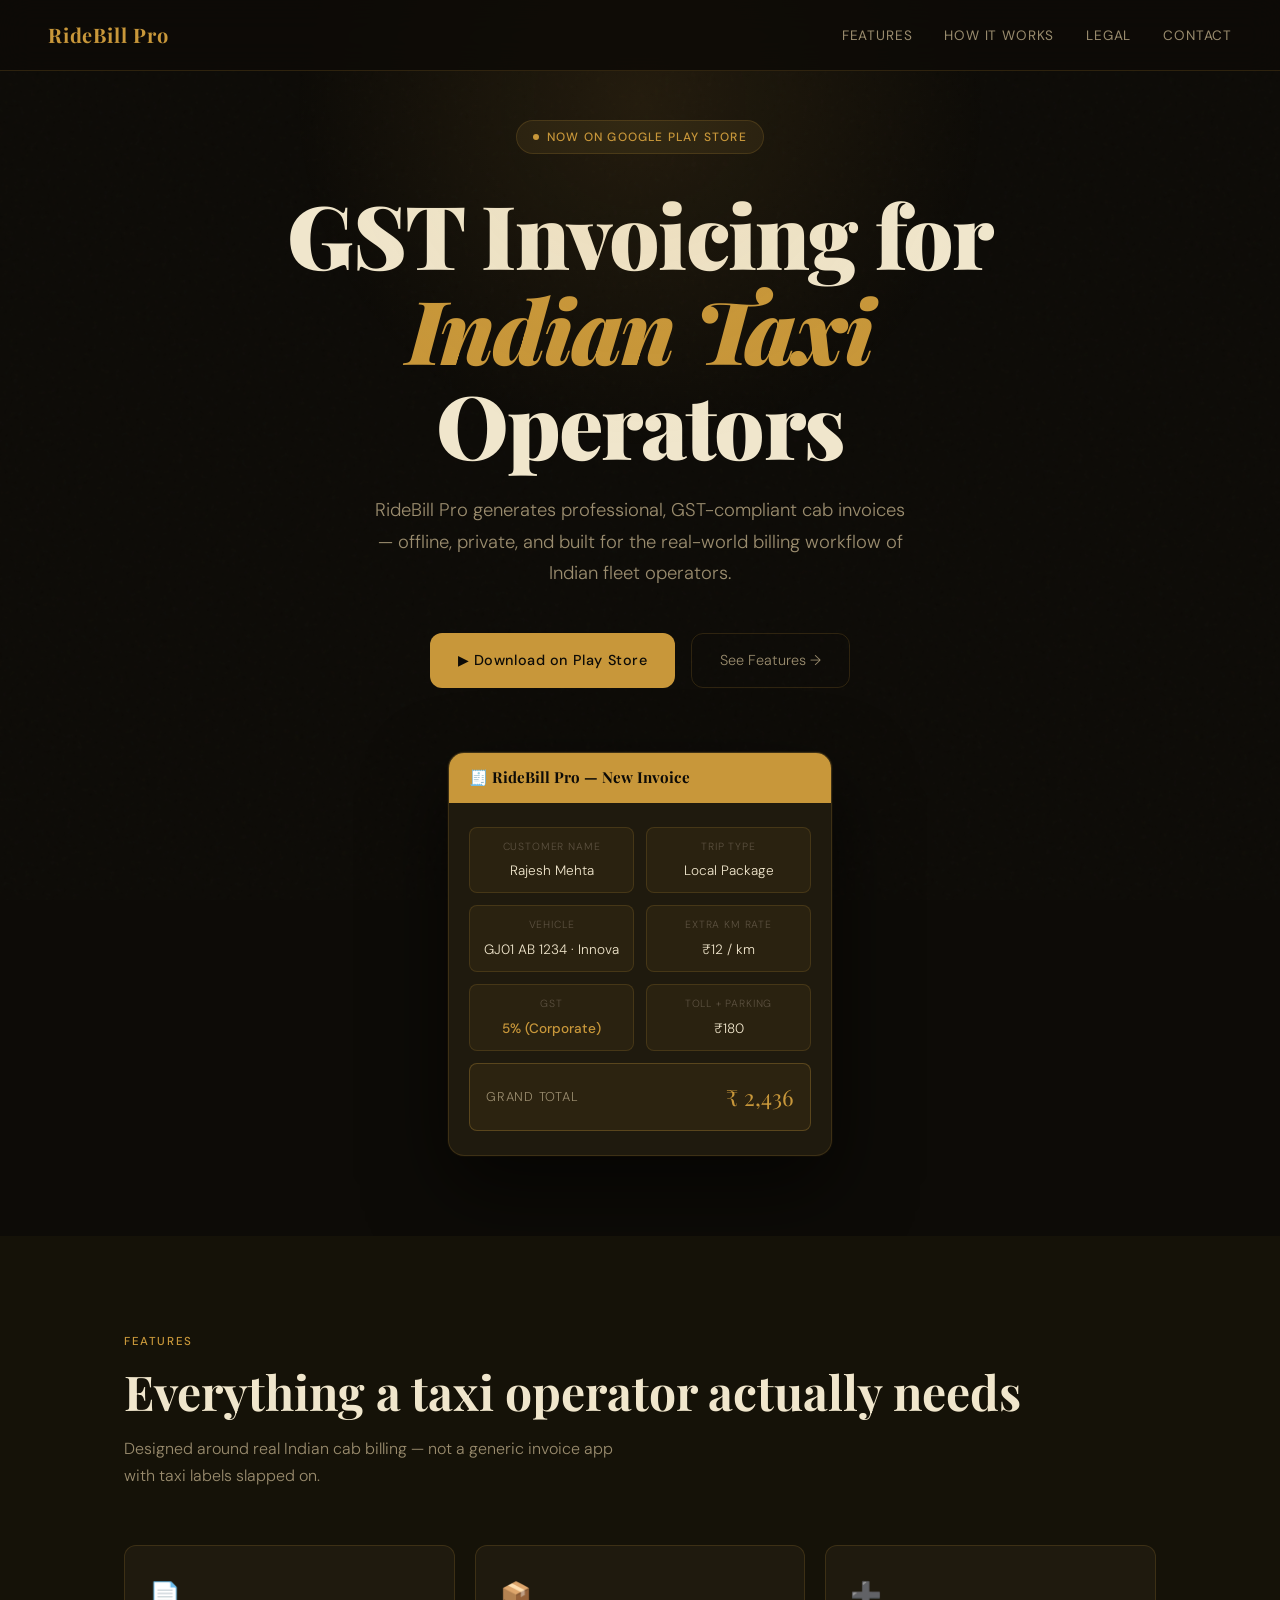
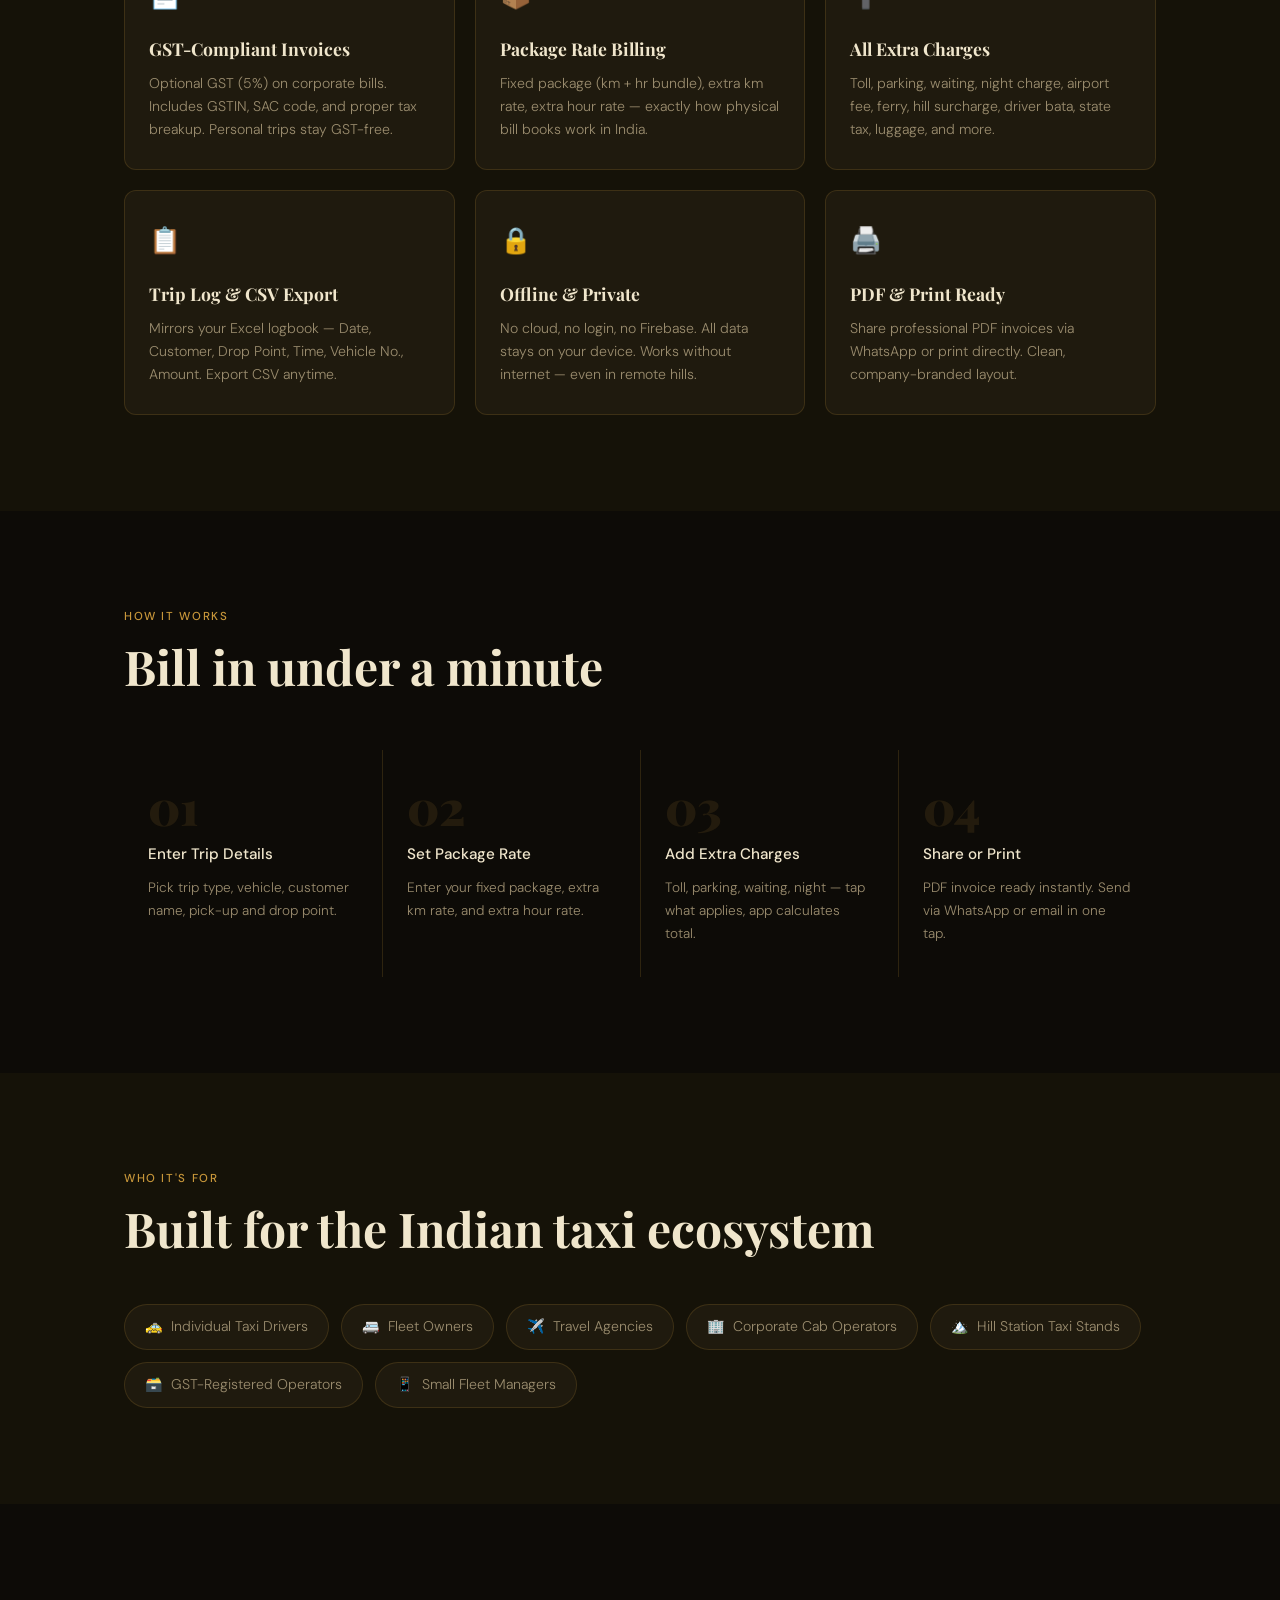
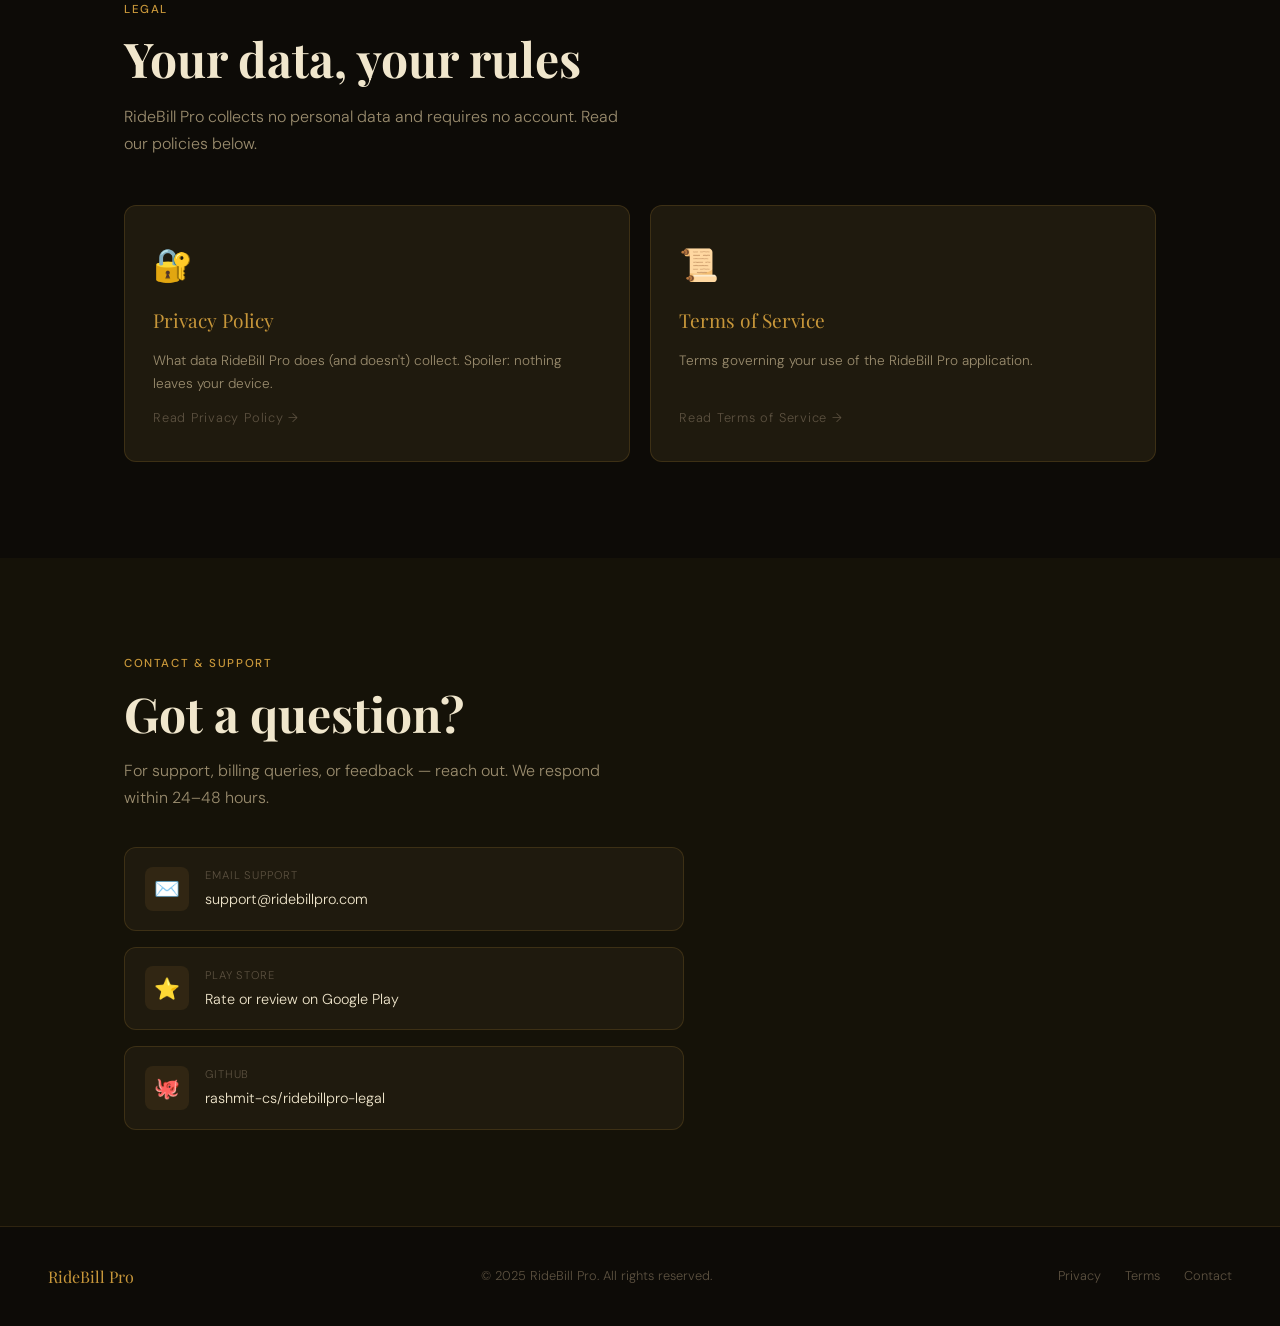
==== index.html @ a8b56edd "Add initial HTML structure for RideBill Pro" ====
<!DOCTYPE html>
<html lang="en">
<head>
  <meta charset="UTF-8" />
  <meta name="viewport" content="width=device-width, initial-scale=1.0" />
  <title>RideBill Pro – GST Invoice Generator for Indian Taxi Operators</title>
  <meta name="description" content="RideBill Pro is a GST-compliant cab invoice generator for Indian taxi operators, drivers, fleet owners and travel agencies. Offline. Private. Professional." />
  <link rel="preconnect" href="https://fonts.googleapis.com" />
  <link href="https://fonts.googleapis.com/css2?family=Playfair+Display:wght@700;900&family=DM+Sans:wght@300;400;500&display=swap" rel="stylesheet" />
  <style>
    :root {
      --gold: #C8973A;
      --gold-light: #E2B860;
      --gold-dim: #8B641F;
      --bg: #0D0B07;
      --bg2: #151208;
      --bg3: #1C1709;
      --surface: #1F1A0E;
      --surface2: #2A2210;
      --text: #F0E6CC;
      --text-dim: #9A8C6E;
      --text-muted: #5C5140;
      --border: rgba(200,151,58,0.18);
      --radius: 12px;
    }

    *, *::before, *::after { box-sizing: border-box; margin: 0; padding: 0; }

    html { scroll-behavior: smooth; }

    body {
      background: var(--bg);
      color: var(--text);
      font-family: 'DM Sans', sans-serif;
      font-weight: 300;
      line-height: 1.7;
      overflow-x: hidden;
    }

    /* ── NOISE TEXTURE ── */
    body::before {
      content: '';
      position: fixed;
      inset: 0;
      background-image: url("data:image/svg+xml,%3Csvg viewBox='0 0 200 200' xmlns='http://www.w3.org/2000/svg'%3E%3Cfilter id='n'%3E%3CfeTurbulence type='fractalNoise' baseFrequency='0.85' numOctaves='4' stitchTiles='stitch'/%3E%3C/filter%3E%3Crect width='100%25' height='100%25' filter='url(%23n)' opacity='0.04'/%3E%3C/svg%3E");
      pointer-events: none;
      z-index: 0;
      opacity: 0.5;
    }

    /* ── NAV ── */
    nav {
      position: fixed;
      top: 0; left: 0; right: 0;
      z-index: 100;
      display: flex;
      align-items: center;
      justify-content: space-between;
      padding: 18px 48px;
      background: rgba(13,11,7,0.85);
      backdrop-filter: blur(16px);
      border-bottom: 1px solid var(--border);
    }

    .nav-logo {
      font-family: 'Playfair Display', serif;
      font-size: 1.25rem;
      font-weight: 700;
      color: var(--gold);
      letter-spacing: 0.04em;
      text-decoration: none;
    }

    .nav-links {
      display: flex;
      gap: 32px;
      list-style: none;
    }

    .nav-links a {
      color: var(--text-dim);
      text-decoration: none;
      font-size: 0.85rem;
      font-weight: 400;
      letter-spacing: 0.06em;
      text-transform: uppercase;
      transition: color 0.2s;
    }

    .nav-links a:hover { color: var(--gold-light); }

    /* ── HERO ── */
    .hero {
      min-height: 100vh;
      display: flex;
      flex-direction: column;
      align-items: center;
      justify-content: center;
      text-align: center;
      padding: 120px 24px 80px;
      position: relative;
      overflow: hidden;
    }

    .hero::after {
      content: '';
      position: absolute;
      top: -20%;
      left: 50%;
      transform: translateX(-50%);
      width: 700px;
      height: 700px;
      background: radial-gradient(ellipse, rgba(200,151,58,0.12) 0%, transparent 70%);
      pointer-events: none;
    }

    .hero-badge {
      display: inline-flex;
      align-items: center;
      gap: 8px;
      border: 1px solid var(--border);
      background: var(--surface);
      color: var(--gold);
      font-size: 0.75rem;
      font-weight: 500;
      letter-spacing: 0.1em;
      text-transform: uppercase;
      padding: 6px 16px;
      border-radius: 999px;
      margin-bottom: 32px;
      animation: fadeUp 0.6s ease both;
    }

    .hero-badge::before {
      content: '';
      width: 6px; height: 6px;
      background: var(--gold);
      border-radius: 50%;
      animation: pulse 2s infinite;
    }

    @keyframes pulse {
      0%,100% { opacity: 1; transform: scale(1); }
      50% { opacity: 0.4; transform: scale(0.7); }
    }

    h1 {
      font-family: 'Playfair Display', serif;
      font-size: clamp(2.8rem, 7vw, 5.5rem);
      font-weight: 900;
      line-height: 1.08;
      letter-spacing: -0.02em;
      color: var(--text);
      max-width: 820px;
      animation: fadeUp 0.6s 0.1s ease both;
    }

    h1 em {
      font-style: italic;
      color: var(--gold);
    }

    .hero-sub {
      margin-top: 24px;
      font-size: clamp(1rem, 2vw, 1.15rem);
      color: var(--text-dim);
      max-width: 540px;
      font-weight: 300;
      animation: fadeUp 0.6s 0.2s ease both;
    }

    .hero-cta {
      margin-top: 44px;
      display: flex;
      gap: 16px;
      flex-wrap: wrap;
      justify-content: center;
      animation: fadeUp 0.6s 0.3s ease both;
    }

    .btn-primary {
      display: inline-flex;
      align-items: center;
      gap: 10px;
      background: var(--gold);
      color: #0D0B07;
      font-weight: 500;
      font-size: 0.9rem;
      letter-spacing: 0.04em;
      padding: 14px 28px;
      border-radius: var(--radius);
      text-decoration: none;
      transition: background 0.2s, transform 0.15s;
    }

    .btn-primary:hover { background: var(--gold-light); transform: translateY(-2px); }

    .btn-secondary {
      display: inline-flex;
      align-items: center;
      gap: 10px;
      border: 1px solid var(--border);
      color: var(--text-dim);
      font-size: 0.9rem;
      padding: 14px 28px;
      border-radius: var(--radius);
      text-decoration: none;
      transition: border-color 0.2s, color 0.2s;
    }

    .btn-secondary:hover { border-color: var(--gold); color: var(--gold-light); }

    /* ── MOCKUP STRIP ── */
    .mockup-strip {
      margin-top: 64px;
      padding: 0 24px;
      animation: fadeUp 0.7s 0.4s ease both;
    }

    .mockup-card {
      max-width: 720px;
      margin: 0 auto;
      background: var(--surface);
      border: 1px solid var(--border);
      border-radius: 16px;
      overflow: hidden;
      box-shadow: 0 32px 80px rgba(0,0,0,0.6), 0 0 0 1px rgba(200,151,58,0.06);
    }

    .mockup-topbar {
      background: var(--gold);
      padding: 12px 20px;
      display: flex;
      align-items: center;
      gap: 12px;
    }

    .mockup-topbar-title {
      font-family: 'Playfair Display', serif;
      font-size: 0.95rem;
      font-weight: 700;
      color: #0D0B07;
    }

    .mockup-body {
      padding: 24px 20px;
      display: grid;
      grid-template-columns: 1fr 1fr;
      gap: 12px;
    }

    .mockup-field {
      background: var(--surface2);
      border: 1px solid var(--border);
      border-radius: 8px;
      padding: 10px 14px;
    }

    .mockup-field-label {
      font-size: 0.65rem;
      color: var(--text-muted);
      text-transform: uppercase;
      letter-spacing: 0.08em;
      margin-bottom: 4px;
    }

    .mockup-field-val {
      font-size: 0.85rem;
      color: var(--text);
    }

    .mockup-field-val.gold { color: var(--gold); font-weight: 500; }

    .mockup-total {
      grid-column: 1 / -1;
      background: rgba(200,151,58,0.08);
      border: 1px solid rgba(200,151,58,0.3);
      border-radius: 8px;
      padding: 14px 16px;
      display: flex;
      justify-content: space-between;
      align-items: center;
    }

    .mockup-total-label { font-size: 0.8rem; color: var(--text-dim); text-transform: uppercase; letter-spacing: 0.06em; }
    .mockup-total-val { font-family: 'Playfair Display', serif; font-size: 1.4rem; color: var(--gold); }

    /* ── SECTION BASE ── */
    section { position: relative; z-index: 1; }

    .section-inner {
      max-width: 1080px;
      margin: 0 auto;
      padding: 96px 24px;
    }

    .section-label {
      font-size: 0.72rem;
      font-weight: 500;
      letter-spacing: 0.14em;
      text-transform: uppercase;
      color: var(--gold);
      margin-bottom: 12px;
    }

    .section-title {
      font-family: 'Playfair Display', serif;
      font-size: clamp(2rem, 4vw, 3rem);
      font-weight: 700;
      color: var(--text);
      line-height: 1.15;
      margin-bottom: 16px;
    }

    .section-sub {
      color: var(--text-dim);
      font-size: 1rem;
      max-width: 520px;
    }

    /* ── FEATURES ── */
    #features { background: var(--bg2); }

    .features-grid {
      display: grid;
      grid-template-columns: repeat(auto-fit, minmax(280px, 1fr));
      gap: 20px;
      margin-top: 56px;
    }

    .feat-card {
      background: var(--surface);
      border: 1px solid var(--border);
      border-radius: var(--radius);
      padding: 28px 24px;
      transition: border-color 0.2s, transform 0.2s;
    }

    .feat-card:hover {
      border-color: var(--gold-dim);
      transform: translateY(-3px);
    }

    .feat-icon {
      font-size: 1.6rem;
      margin-bottom: 16px;
    }

    .feat-title {
      font-family: 'Playfair Display', serif;
      font-size: 1.1rem;
      font-weight: 700;
      color: var(--text);
      margin-bottom: 8px;
    }

    .feat-desc {
      font-size: 0.88rem;
      color: var(--text-dim);
      line-height: 1.65;
    }

    /* ── HOW IT WORKS ── */
    #how { background: var(--bg); }

    .steps {
      margin-top: 56px;
      display: grid;
      grid-template-columns: repeat(auto-fit, minmax(220px, 1fr));
      gap: 0;
    }

    .step {
      padding: 32px 24px;
      border-left: 1px solid var(--border);
      position: relative;
    }

    .step:first-child { border-left: none; }

    .step-num {
      font-family: 'Playfair Display', serif;
      font-size: 3rem;
      font-weight: 900;
      color: rgba(200,151,58,0.12);
      line-height: 1;
      margin-bottom: 12px;
    }

    .step-title {
      font-weight: 500;
      font-size: 0.95rem;
      color: var(--text);
      margin-bottom: 8px;
    }

    .step-desc { font-size: 0.85rem; color: var(--text-dim); }

    /* ── WHO IT'S FOR ── */
    #who { background: var(--bg2); }

    .who-grid {
      margin-top: 48px;
      display: flex;
      flex-wrap: wrap;
      gap: 12px;
    }

    .who-tag {
      background: var(--surface);
      border: 1px solid var(--border);
      border-radius: 999px;
      padding: 10px 20px;
      font-size: 0.88rem;
      color: var(--text-dim);
      display: flex;
      align-items: center;
      gap: 8px;
    }

    .who-tag span { color: var(--gold); }

    /* ── LEGAL LINKS ── */
    #legal { background: var(--bg); }

    .legal-cards {
      display: grid;
      grid-template-columns: 1fr 1fr;
      gap: 20px;
      margin-top: 48px;
    }

    .legal-card {
      background: var(--surface);
      border: 1px solid var(--border);
      border-radius: var(--radius);
      padding: 32px 28px;
      text-decoration: none;
      display: flex;
      flex-direction: column;
      gap: 12px;
      transition: border-color 0.2s, transform 0.2s;
    }

    .legal-card:hover {
      border-color: var(--gold-dim);
      transform: translateY(-2px);
    }

    .legal-card-icon { font-size: 2rem; }

    .legal-card-title {
      font-family: 'Playfair Display', serif;
      font-size: 1.2rem;
      color: var(--gold);
    }

    .legal-card-desc {
      font-size: 0.85rem;
      color: var(--text-dim);
    }

    .legal-card-arrow {
      margin-top: auto;
      font-size: 0.8rem;
      color: var(--text-muted);
      letter-spacing: 0.06em;
    }

    /* ── CONTACT ── */
    #contact { background: var(--bg2); }

    .contact-inner {
      max-width: 560px;
    }

    .contact-links {
      margin-top: 36px;
      display: flex;
      flex-direction: column;
      gap: 16px;
    }

    .contact-item {
      display: flex;
      align-items: center;
      gap: 16px;
      background: var(--surface);
      border: 1px solid var(--border);
      border-radius: var(--radius);
      padding: 18px 20px;
      text-decoration: none;
      transition: border-color 0.2s;
    }

    .contact-item:hover { border-color: var(--gold-dim); }

    .contact-item-icon {
      font-size: 1.3rem;
      width: 44px;
      height: 44px;
      background: rgba(200,151,58,0.1);
      border-radius: 8px;
      display: flex;
      align-items: center;
      justify-content: center;
      flex-shrink: 0;
    }

    .contact-item-label {
      font-size: 0.7rem;
      text-transform: uppercase;
      letter-spacing: 0.08em;
      color: var(--text-muted);
      margin-bottom: 2px;
    }

    .contact-item-val {
      font-size: 0.9rem;
      color: var(--text);
    }

    /* ── FOOTER ── */
    footer {
      background: var(--bg);
      border-top: 1px solid var(--border);
      padding: 36px 48px;
      display: flex;
      align-items: center;
      justify-content: space-between;
      flex-wrap: gap;
      gap: 16px;
      font-size: 0.8rem;
      color: var(--text-muted);
    }

    footer a { color: var(--text-muted); text-decoration: none; transition: color 0.2s; }
    footer a:hover { color: var(--gold); }

    .footer-logo {
      font-family: 'Playfair Display', serif;
      font-size: 1rem;
      color: var(--gold);
    }

    .footer-links { display: flex; gap: 24px; }

    /* ── ANIMATIONS ── */
    @keyframes fadeUp {
      from { opacity: 0; transform: translateY(20px); }
      to   { opacity: 1; transform: translateY(0); }
    }

    /* ── RESPONSIVE ── */
    @media (max-width: 640px) {
      nav { padding: 14px 20px; }
      .nav-links { display: none; }
      .mockup-body { grid-template-columns: 1fr; }
      .legal-cards { grid-template-columns: 1fr; }
      .steps { grid-template-columns: 1fr; }
      .step { border-left: none; border-top: 1px solid var(--border); }
      .step:first-child { border-top: none; }
      footer { flex-direction: column; text-align: center; padding: 24px; }
    }
  </style>
</head>
<body>

<!-- ── NAV ── -->
<nav>
  <a class="nav-logo" href="#">RideBill Pro</a>
  <ul class="nav-links">
    <li><a href="#features">Features</a></li>
    <li><a href="#how">How It Works</a></li>
    <li><a href="#legal">Legal</a></li>
    <li><a href="#contact">Contact</a></li>
  </ul>
</nav>

<!-- ── HERO ── -->
<section class="hero">
  <div class="hero-badge">Now on Google Play Store</div>
  <h1>GST Invoicing for <em>Indian Taxi</em> Operators</h1>
  <p class="hero-sub">
    RideBill Pro generates professional, GST-compliant cab invoices — offline, private, and built for the real-world billing workflow of Indian fleet operators.
  </p>
  <div class="hero-cta">
    <a class="btn-primary" href="https://play.google.com/store" target="_blank" rel="noopener">
      ▶ Download on Play Store
    </a>
    <a class="btn-secondary" href="#features">See Features →</a>
  </div>

  <!-- Mini UI Mockup -->
  <div class="mockup-strip">
    <div class="mockup-card">
      <div class="mockup-topbar">
        <div class="mockup-topbar-title">🧾 RideBill Pro — New Invoice</div>
      </div>
      <div class="mockup-body">
        <div class="mockup-field">
          <div class="mockup-field-label">Customer Name</div>
          <div class="mockup-field-val">Rajesh Mehta</div>
        </div>
        <div class="mockup-field">
          <div class="mockup-field-label">Trip Type</div>
          <div class="mockup-field-val">Local Package</div>
        </div>
        <div class="mockup-field">
          <div class="mockup-field-label">Vehicle</div>
          <div class="mockup-field-val">GJ01 AB 1234 · Innova</div>
        </div>
        <div class="mockup-field">
          <div class="mockup-field-label">Extra KM Rate</div>
          <div class="mockup-field-val">₹12 / km</div>
        </div>
        <div class="mockup-field">
          <div class="mockup-field-label">GST</div>
          <div class="mockup-field-val gold">5% (Corporate)</div>
        </div>
        <div class="mockup-field">
          <div class="mockup-field-label">Toll + Parking</div>
          <div class="mockup-field-val">₹180</div>
        </div>
        <div class="mockup-total">
          <div class="mockup-total-label">Grand Total</div>
          <div class="mockup-total-val">₹ 2,436</div>
        </div>
      </div>
    </div>
  </div>
</section>

<!-- ── FEATURES ── -->
<section id="features">
  <div class="section-inner">
    <div class="section-label">Features</div>
    <h2 class="section-title">Everything a taxi operator actually needs</h2>
    <p class="section-sub">Designed around real Indian cab billing — not a generic invoice app with taxi labels slapped on.</p>
    <div class="features-grid">
      <div class="feat-card">
        <div class="feat-icon">📄</div>
        <div class="feat-title">GST-Compliant Invoices</div>
        <div class="feat-desc">Optional GST (5%) on corporate bills. Includes GSTIN, SAC code, and proper tax breakup. Personal trips stay GST-free.</div>
      </div>
      <div class="feat-card">
        <div class="feat-icon">📦</div>
        <div class="feat-title">Package Rate Billing</div>
        <div class="feat-desc">Fixed package (km + hr bundle), extra km rate, extra hour rate — exactly how physical bill books work in India.</div>
      </div>
      <div class="feat-card">
        <div class="feat-icon">➕</div>
        <div class="feat-title">All Extra Charges</div>
        <div class="feat-desc">Toll, parking, waiting, night charge, airport fee, ferry, hill surcharge, driver bata, state tax, luggage, and more.</div>
      </div>
      <div class="feat-card">
        <div class="feat-icon">📋</div>
        <div class="feat-title">Trip Log & CSV Export</div>
        <div class="feat-desc">Mirrors your Excel logbook — Date, Customer, Drop Point, Time, Vehicle No., Amount. Export CSV anytime.</div>
      </div>
      <div class="feat-card">
        <div class="feat-icon">🔒</div>
        <div class="feat-title">Offline & Private</div>
        <div class="feat-desc">No cloud, no login, no Firebase. All data stays on your device. Works without internet — even in remote hills.</div>
      </div>
      <div class="feat-card">
        <div class="feat-icon">🖨️</div>
        <div class="feat-title">PDF & Print Ready</div>
        <div class="feat-desc">Share professional PDF invoices via WhatsApp or print directly. Clean, company-branded layout.</div>
      </div>
    </div>
  </div>
</section>

<!-- ── HOW IT WORKS ── -->
<section id="how">
  <div class="section-inner">
    <div class="section-label">How It Works</div>
    <h2 class="section-title">Bill in under a minute</h2>
    <div class="steps">
      <div class="step">
        <div class="step-num">01</div>
        <div class="step-title">Enter Trip Details</div>
        <div class="step-desc">Pick trip type, vehicle, customer name, pick-up and drop point.</div>
      </div>
      <div class="step">
        <div class="step-num">02</div>
        <div class="step-title">Set Package Rate</div>
        <div class="step-desc">Enter your fixed package, extra km rate, and extra hour rate.</div>
      </div>
      <div class="step">
        <div class="step-num">03</div>
        <div class="step-title">Add Extra Charges</div>
        <div class="step-desc">Toll, parking, waiting, night — tap what applies, app calculates total.</div>
      </div>
      <div class="step">
        <div class="step-num">04</div>
        <div class="step-title">Share or Print</div>
        <div class="step-desc">PDF invoice ready instantly. Send via WhatsApp or email in one tap.</div>
      </div>
    </div>
  </div>
</section>

<!-- ── WHO IT'S FOR ── -->
<section id="who">
  <div class="section-inner">
    <div class="section-label">Who It's For</div>
    <h2 class="section-title">Built for the Indian taxi ecosystem</h2>
    <div class="who-grid">
      <div class="who-tag"><span>🚕</span> Individual Taxi Drivers</div>
      <div class="who-tag"><span>🚐</span> Fleet Owners</div>
      <div class="who-tag"><span>✈️</span> Travel Agencies</div>
      <div class="who-tag"><span>🏢</span> Corporate Cab Operators</div>
      <div class="who-tag"><span>🏔️</span> Hill Station Taxi Stands</div>
      <div class="who-tag"><span>🗃️</span> GST-Registered Operators</div>
      <div class="who-tag"><span>📱</span> Small Fleet Managers</div>
    </div>
  </div>
</section>

<!-- ── LEGAL ── -->
<section id="legal">
  <div class="section-inner">
    <div class="section-label">Legal</div>
    <h2 class="section-title">Your data, your rules</h2>
    <p class="section-sub">RideBill Pro collects no personal data and requires no account. Read our policies below.</p>
    <div class="legal-cards">
      <a class="legal-card" href="privacy.html">
        <div class="legal-card-icon">🔐</div>
        <div class="legal-card-title">Privacy Policy</div>
        <div class="legal-card-desc">What data RideBill Pro does (and doesn't) collect. Spoiler: nothing leaves your device.</div>
        <div class="legal-card-arrow">Read Privacy Policy →</div>
      </a>
      <a class="legal-card" href="terms.html">
        <div class="legal-card-icon">📜</div>
        <div class="legal-card-title">Terms of Service</div>
        <div class="legal-card-desc">Terms governing your use of the RideBill Pro application.</div>
        <div class="legal-card-arrow">Read Terms of Service →</div>
      </a>
    </div>
  </div>
</section>

<!-- ── CONTACT ── -->
<section id="contact">
  <div class="section-inner">
    <div class="contact-inner">
      <div class="section-label">Contact & Support</div>
      <h2 class="section-title">Got a question?</h2>
      <p class="section-sub">For support, billing queries, or feedback — reach out. We respond within 24–48 hours.</p>
      <div class="contact-links">
        <a class="contact-item" href="mailto:support@ridebillpro.com">
          <div class="contact-item-icon">✉️</div>
          <div>
            <div class="contact-item-label">Email Support</div>
            <div class="contact-item-val">support@ridebillpro.com</div>
          </div>
        </a>
        <a class="contact-item" href="https://play.google.com/store" target="_blank" rel="noopener">
          <div class="contact-item-icon">⭐</div>
          <div>
            <div class="contact-item-label">Play Store</div>
            <div class="contact-item-val">Rate or review on Google Play</div>
          </div>
        </a>
        <a class="contact-item" href="https://github.com/rashmit-cs/ridebillpro-legal" target="_blank" rel="noopener">
          <div class="contact-item-icon">🐙</div>
          <div>
            <div class="contact-item-label">GitHub</div>
            <div class="contact-item-val">rashmit-cs/ridebillpro-legal</div>
          </div>
        </a>
      </div>
    </div>
  </div>
</section>

<!-- ── FOOTER ── -->
<footer>
  <div class="footer-logo">RideBill Pro</div>
  <div>© 2025 RideBill Pro. All rights reserved.</div>
  <div class="footer-links">
    <a href="privacy.html">Privacy</a>
    <a href="terms.html">Terms</a>
    <a href="#contact">Contact</a>
  </div>
</footer>

</body>
</html>
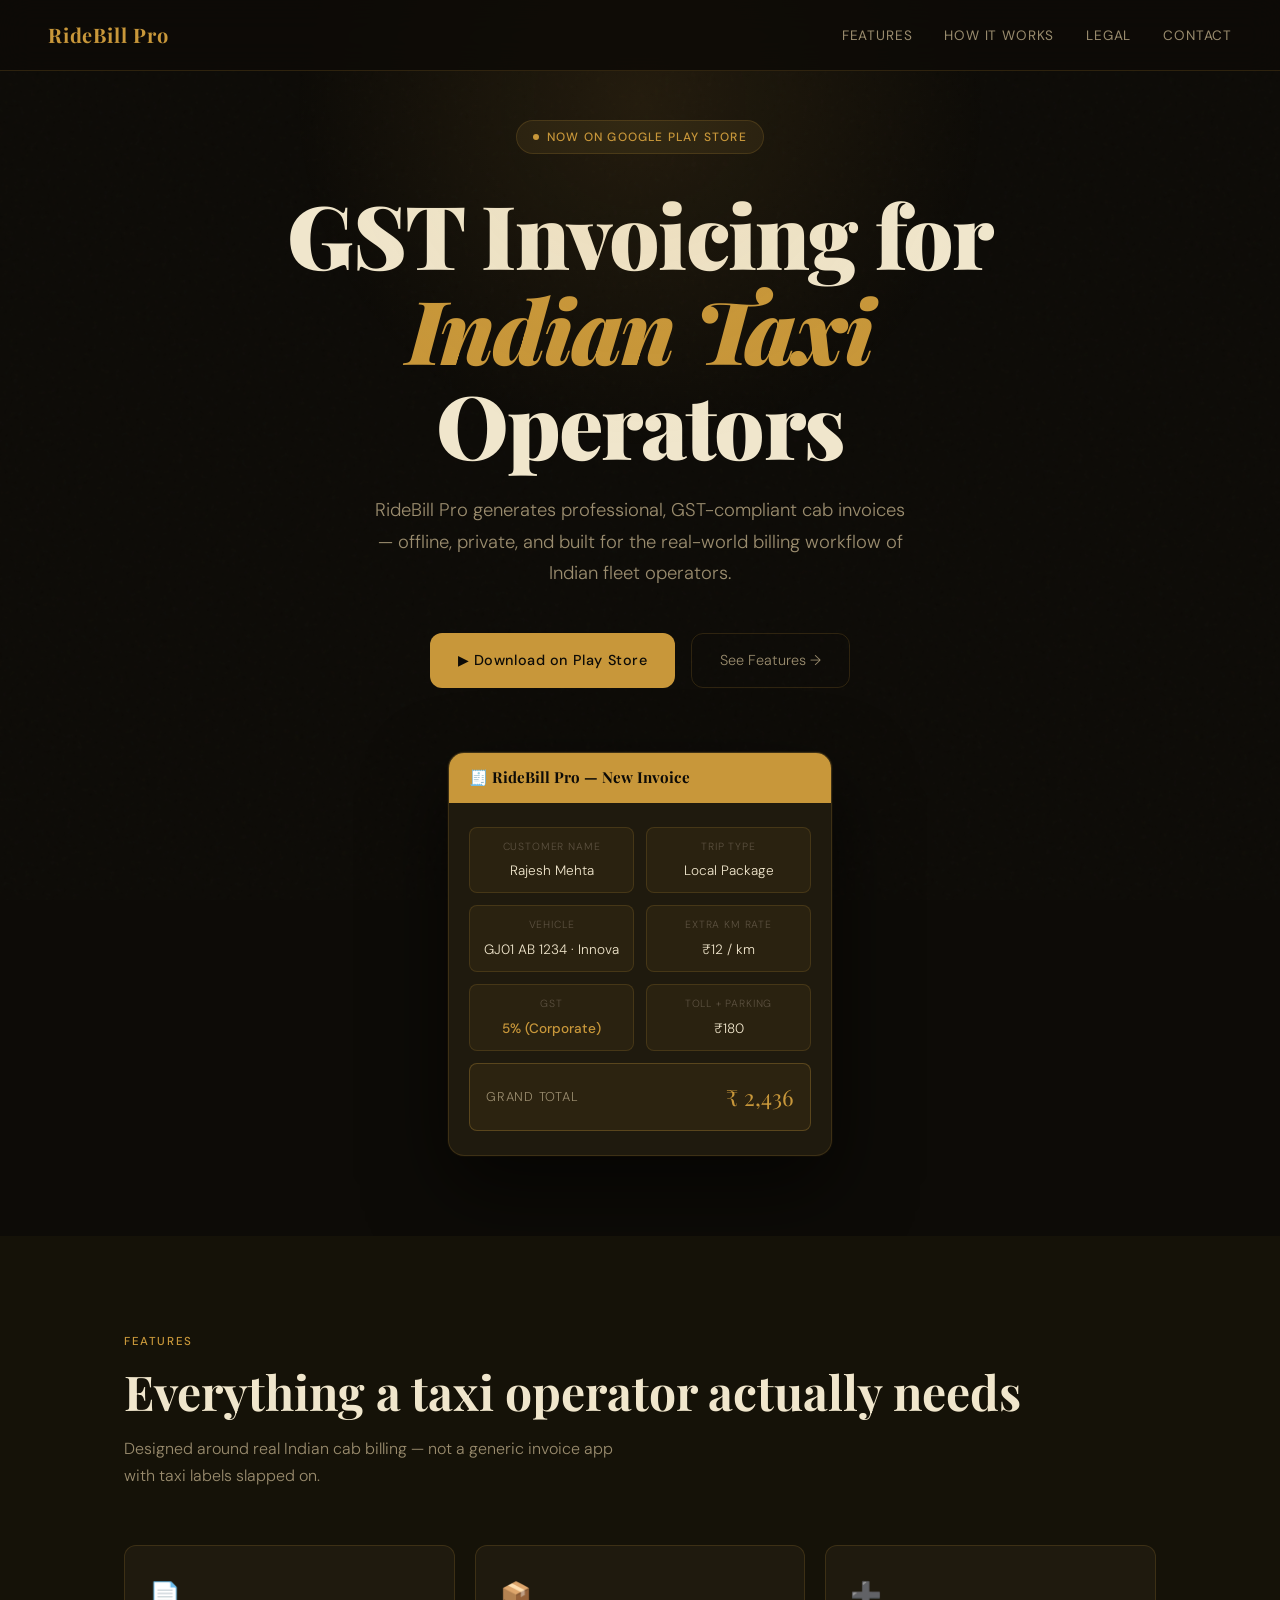
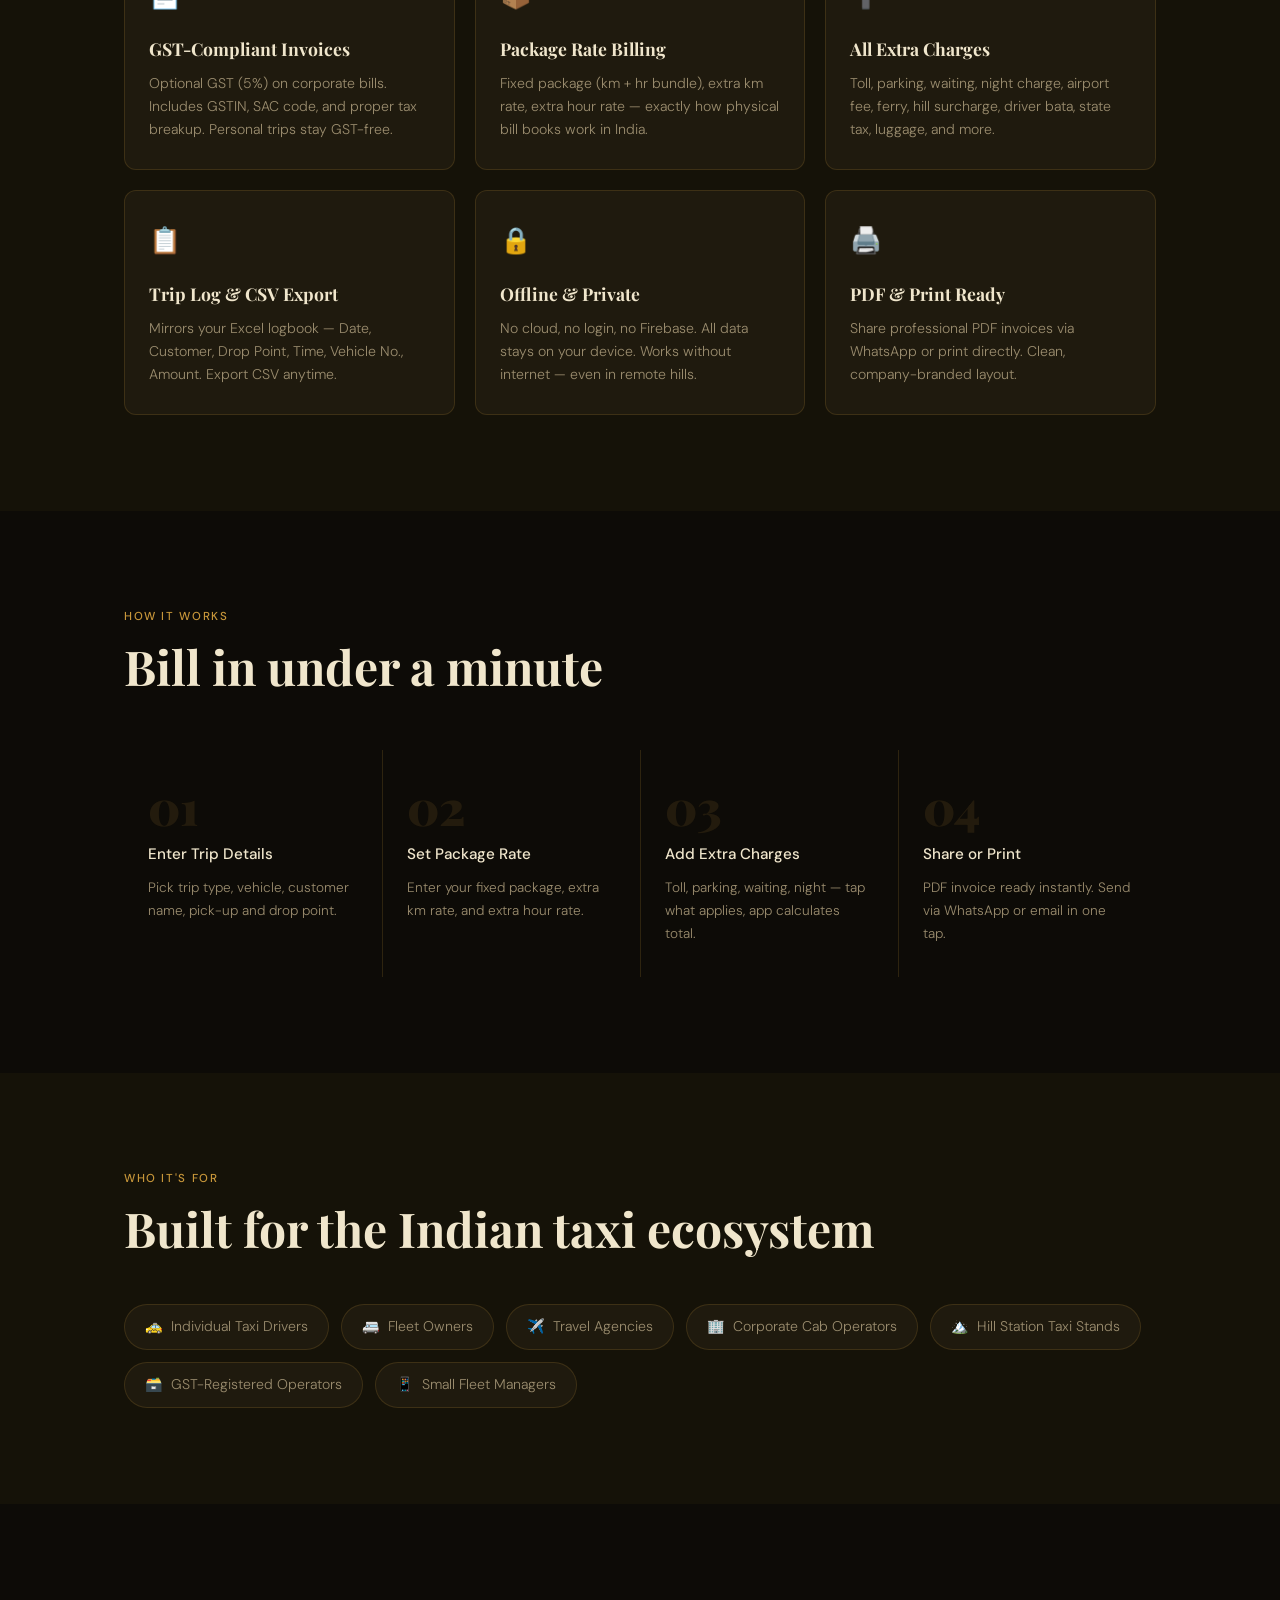
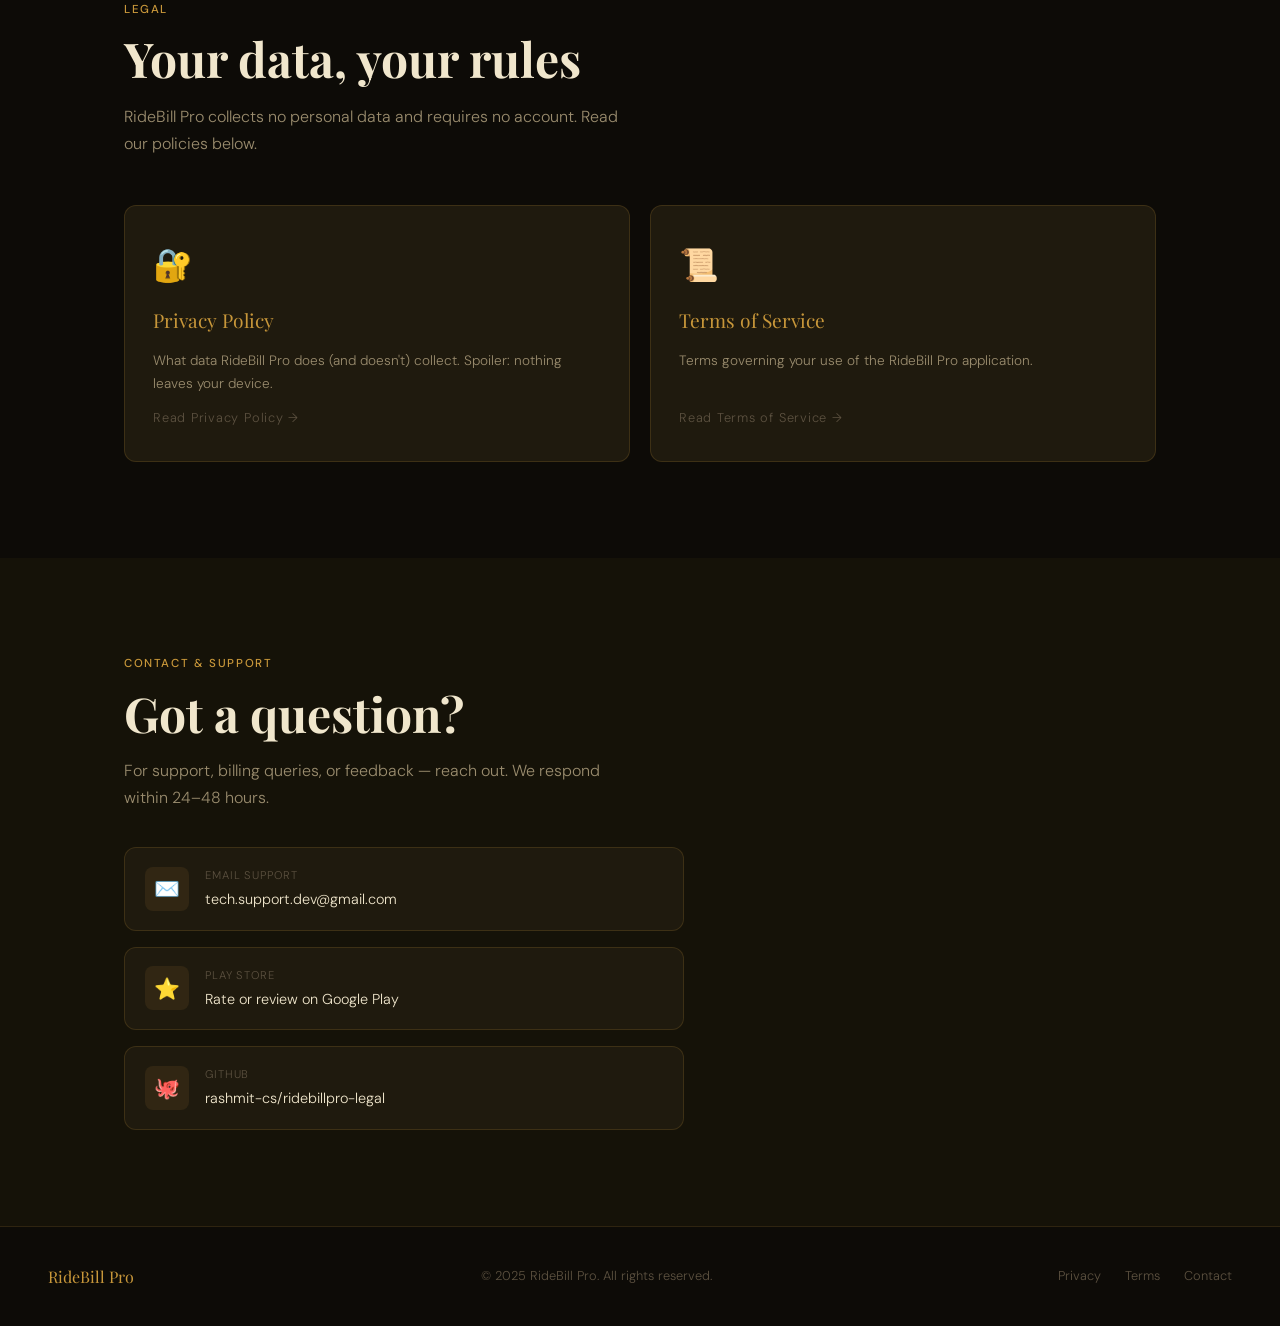
==== commit 0d25482e: "Update contact email in index.html" ====
--- a/index.html
+++ b/index.html
@@ -750,11 +750,11 @@
       <h2 class="section-title">Got a question?</h2>
       <p class="section-sub">For support, billing queries, or feedback — reach out. We respond within 24–48 hours.</p>
       <div class="contact-links">
-        <a class="contact-item" href="mailto:support@ridebillpro.com">
+        <a class="contact-item" href="mailto:tech.support.dev@gmail.com">
           <div class="contact-item-icon">✉️</div>
           <div>
             <div class="contact-item-label">Email Support</div>
-            <div class="contact-item-val">support@ridebillpro.com</div>
+            <div class="contact-item-val">tech.support.dev@gmail.com</div>
           </div>
         </a>
         <a class="contact-item" href="https://play.google.com/store" target="_blank" rel="noopener">
@@ -788,4 +788,4 @@
 </footer>
 
 </body>
-</html>
+          </html>
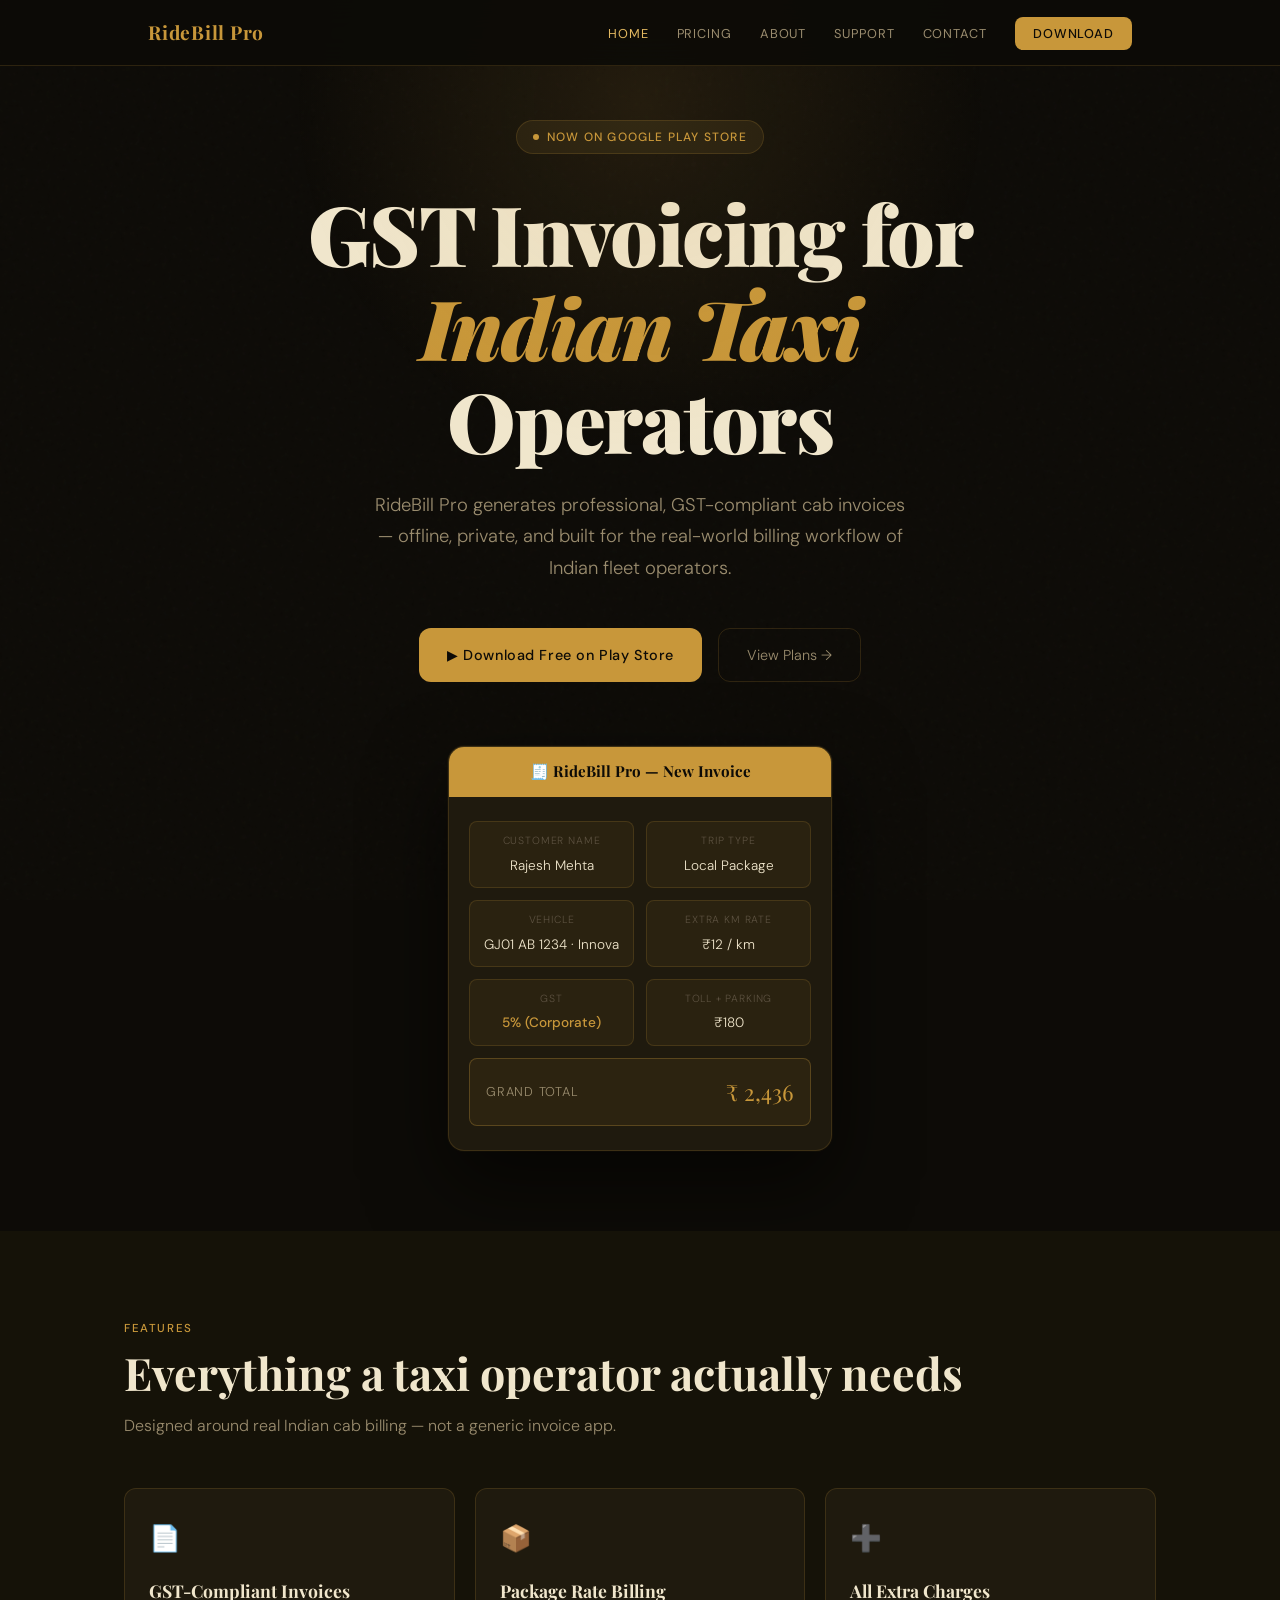
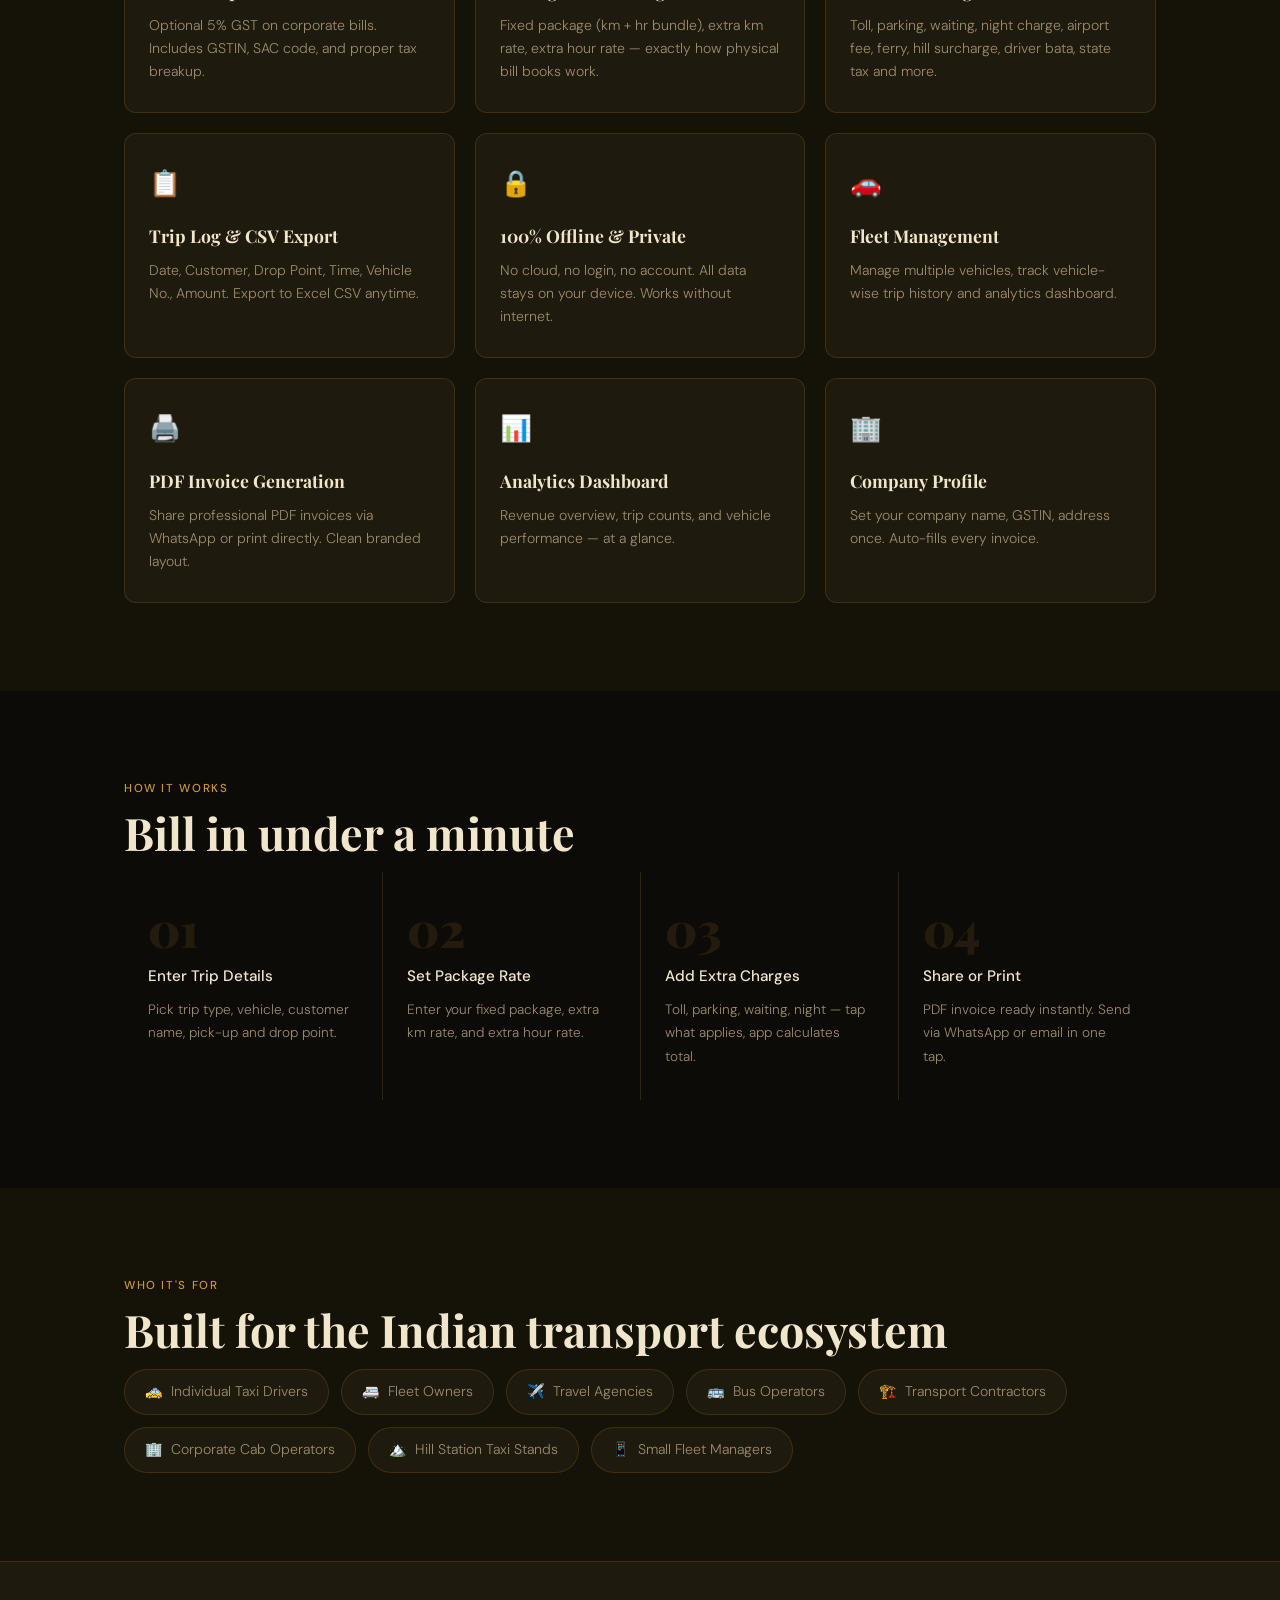
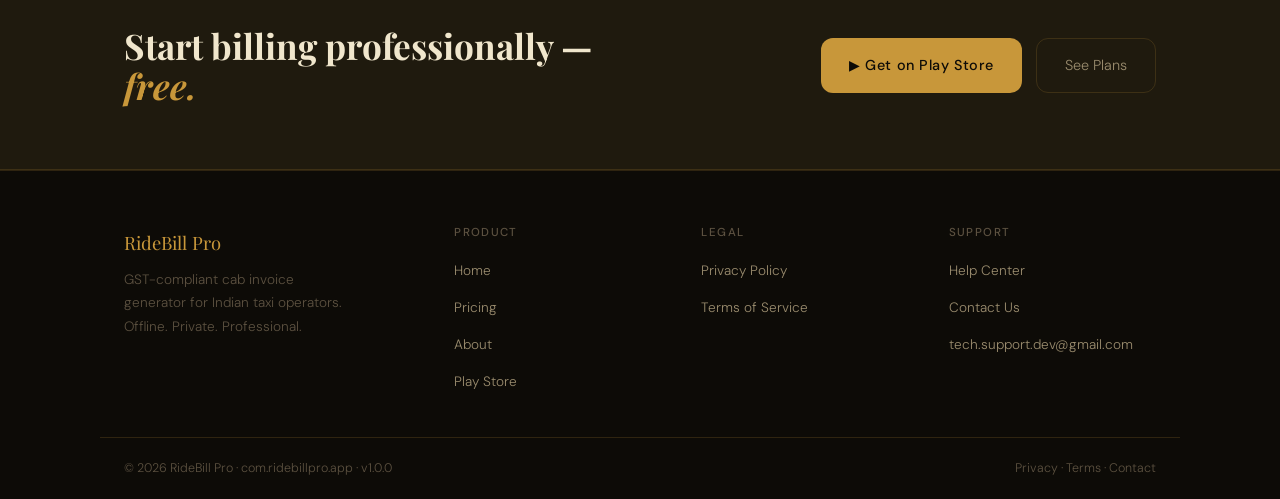
==== commit 07b0748c: "Rename index (1).html to index.html" ====
--- a/index.html
+++ b/index.html
@@ -4,91 +4,36 @@
   <meta charset="UTF-8" />
   <meta name="viewport" content="width=device-width, initial-scale=1.0" />
   <title>RideBill Pro – GST Invoice Generator for Indian Taxi Operators</title>
-  <meta name="description" content="RideBill Pro is a GST-compliant cab invoice generator for Indian taxi operators, drivers, fleet owners and travel agencies. Offline. Private. Professional." />
+  <meta name="description" content="RideBill Pro is a GST-compliant cab invoice generator for Indian taxi operators, fleet owners, travel agencies and transport contractors. Offline. Private. Professional." />
+  <meta name="keywords" content="GST invoice app, taxi billing app, cab invoice generator, transport billing India, fleet management app, RideBill Pro" />
+  <meta name="author" content="RideBill Pro" />
+  <!-- Open Graph -->
+  <meta property="og:title" content="RideBill Pro – GST Invoice Generator" />
+  <meta property="og:description" content="Professional GST cab billing for Indian taxi operators. Offline, private, no login required." />
+  <meta property="og:type" content="website" />
+  <meta property="og:url" content="https://rashmit-cs.github.io/ridebillpro-legal/" />
+  <!-- Canonical -->
+  <link rel="canonical" href="https://rashmit-cs.github.io/ridebillpro-legal/" />
+  <!-- Fonts -->
   <link rel="preconnect" href="https://fonts.googleapis.com" />
   <link href="https://fonts.googleapis.com/css2?family=Playfair+Display:wght@700;900&family=DM+Sans:wght@300;400;500&display=swap" rel="stylesheet" />
+  <link rel="stylesheet" href="styles.css" />
+  <!-- Structured Data -->
+  <script type="application/ld+json">
+  {
+    "@context": "https://schema.org",
+    "@type": "MobileApplication",
+    "name": "RideBill Pro",
+    "operatingSystem": "Android",
+    "applicationCategory": "BusinessApplication",
+    "description": "GST-compliant cab invoice generator for Indian taxi operators",
+    "offers": [
+      { "@type": "Offer", "price": "0", "priceCurrency": "INR", "name": "Free Plan" },
+      { "@type": "Offer", "price": "99", "priceCurrency": "INR", "name": "Pro Plan" }
+    ]
+  }
+  </script>
   <style>
-    :root {
-      --gold: #C8973A;
-      --gold-light: #E2B860;
-      --gold-dim: #8B641F;
-      --bg: #0D0B07;
-      --bg2: #151208;
-      --bg3: #1C1709;
-      --surface: #1F1A0E;
-      --surface2: #2A2210;
-      --text: #F0E6CC;
-      --text-dim: #9A8C6E;
-      --text-muted: #5C5140;
-      --border: rgba(200,151,58,0.18);
-      --radius: 12px;
-    }
-
-    *, *::before, *::after { box-sizing: border-box; margin: 0; padding: 0; }
-
-    html { scroll-behavior: smooth; }
-
-    body {
-      background: var(--bg);
-      color: var(--text);
-      font-family: 'DM Sans', sans-serif;
-      font-weight: 300;
-      line-height: 1.7;
-      overflow-x: hidden;
-    }
-
-    /* ── NOISE TEXTURE ── */
-    body::before {
-      content: '';
-      position: fixed;
-      inset: 0;
-      background-image: url("data:image/svg+xml,%3Csvg viewBox='0 0 200 200' xmlns='http://www.w3.org/2000/svg'%3E%3Cfilter id='n'%3E%3CfeTurbulence type='fractalNoise' baseFrequency='0.85' numOctaves='4' stitchTiles='stitch'/%3E%3C/filter%3E%3Crect width='100%25' height='100%25' filter='url(%23n)' opacity='0.04'/%3E%3C/svg%3E");
-      pointer-events: none;
-      z-index: 0;
-      opacity: 0.5;
-    }
-
-    /* ── NAV ── */
-    nav {
-      position: fixed;
-      top: 0; left: 0; right: 0;
-      z-index: 100;
-      display: flex;
-      align-items: center;
-      justify-content: space-between;
-      padding: 18px 48px;
-      background: rgba(13,11,7,0.85);
-      backdrop-filter: blur(16px);
-      border-bottom: 1px solid var(--border);
-    }
-
-    .nav-logo {
-      font-family: 'Playfair Display', serif;
-      font-size: 1.25rem;
-      font-weight: 700;
-      color: var(--gold);
-      letter-spacing: 0.04em;
-      text-decoration: none;
-    }
-
-    .nav-links {
-      display: flex;
-      gap: 32px;
-      list-style: none;
-    }
-
-    .nav-links a {
-      color: var(--text-dim);
-      text-decoration: none;
-      font-size: 0.85rem;
-      font-weight: 400;
-      letter-spacing: 0.06em;
-      text-transform: uppercase;
-      transition: color 0.2s;
-    }
-
-    .nav-links a:hover { color: var(--gold-light); }
-
     /* ── HERO ── */
     .hero {
       min-height: 100vh;
@@ -100,20 +45,17 @@
       padding: 120px 24px 80px;
       position: relative;
       overflow: hidden;
-    }
-
+      z-index: 1;
+    }
     .hero::after {
       content: '';
       position: absolute;
-      top: -20%;
-      left: 50%;
+      top: -20%; left: 50%;
       transform: translateX(-50%);
-      width: 700px;
-      height: 700px;
+      width: 700px; height: 700px;
       background: radial-gradient(ellipse, rgba(200,151,58,0.12) 0%, transparent 70%);
       pointer-events: none;
     }
-
     .hero-badge {
       display: inline-flex;
       align-items: center;
@@ -130,7 +72,6 @@
       margin-bottom: 32px;
       animation: fadeUp 0.6s ease both;
     }
-
     .hero-badge::before {
       content: '';
       width: 6px; height: 6px;
@@ -138,37 +79,21 @@
       border-radius: 50%;
       animation: pulse 2s infinite;
     }
-
-    @keyframes pulse {
-      0%,100% { opacity: 1; transform: scale(1); }
-      50% { opacity: 0.4; transform: scale(0.7); }
-    }
-
-    h1 {
-      font-family: 'Playfair Display', serif;
-      font-size: clamp(2.8rem, 7vw, 5.5rem);
+    .hero h1 {
+      font-size: clamp(2.8rem, 7vw, 5.2rem);
       font-weight: 900;
-      line-height: 1.08;
       letter-spacing: -0.02em;
-      color: var(--text);
       max-width: 820px;
       animation: fadeUp 0.6s 0.1s ease both;
     }
-
-    h1 em {
-      font-style: italic;
-      color: var(--gold);
-    }
-
+    .hero h1 em { font-style: italic; color: var(--gold); }
     .hero-sub {
       margin-top: 24px;
       font-size: clamp(1rem, 2vw, 1.15rem);
       color: var(--text-dim);
       max-width: 540px;
-      font-weight: 300;
       animation: fadeUp 0.6s 0.2s ease both;
     }
-
     .hero-cta {
       margin-top: 44px;
       display: flex;
@@ -177,390 +102,68 @@
       justify-content: center;
       animation: fadeUp 0.6s 0.3s ease both;
     }
-
-    .btn-primary {
-      display: inline-flex;
-      align-items: center;
-      gap: 10px;
-      background: var(--gold);
-      color: #0D0B07;
-      font-weight: 500;
-      font-size: 0.9rem;
-      letter-spacing: 0.04em;
-      padding: 14px 28px;
-      border-radius: var(--radius);
-      text-decoration: none;
-      transition: background 0.2s, transform 0.15s;
-    }
-
-    .btn-primary:hover { background: var(--gold-light); transform: translateY(-2px); }
-
-    .btn-secondary {
-      display: inline-flex;
-      align-items: center;
-      gap: 10px;
-      border: 1px solid var(--border);
-      color: var(--text-dim);
-      font-size: 0.9rem;
-      padding: 14px 28px;
-      border-radius: var(--radius);
-      text-decoration: none;
-      transition: border-color 0.2s, color 0.2s;
-    }
-
-    .btn-secondary:hover { border-color: var(--gold); color: var(--gold-light); }
-
-    /* ── MOCKUP STRIP ── */
-    .mockup-strip {
-      margin-top: 64px;
-      padding: 0 24px;
-      animation: fadeUp 0.7s 0.4s ease both;
-    }
-
+    /* mockup */
+    .mockup-strip { margin-top: 64px; padding: 0 24px; animation: fadeUp 0.7s 0.4s ease both; }
     .mockup-card {
-      max-width: 720px;
-      margin: 0 auto;
+      max-width: 720px; margin: 0 auto;
       background: var(--surface);
       border: 1px solid var(--border);
       border-radius: 16px;
       overflow: hidden;
       box-shadow: 0 32px 80px rgba(0,0,0,0.6), 0 0 0 1px rgba(200,151,58,0.06);
     }
-
-    .mockup-topbar {
-      background: var(--gold);
-      padding: 12px 20px;
-      display: flex;
-      align-items: center;
-      gap: 12px;
-    }
-
-    .mockup-topbar-title {
-      font-family: 'Playfair Display', serif;
-      font-size: 0.95rem;
-      font-weight: 700;
-      color: #0D0B07;
-    }
-
-    .mockup-body {
-      padding: 24px 20px;
-      display: grid;
-      grid-template-columns: 1fr 1fr;
-      gap: 12px;
-    }
-
-    .mockup-field {
-      background: var(--surface2);
-      border: 1px solid var(--border);
-      border-radius: 8px;
-      padding: 10px 14px;
-    }
-
-    .mockup-field-label {
-      font-size: 0.65rem;
-      color: var(--text-muted);
-      text-transform: uppercase;
-      letter-spacing: 0.08em;
-      margin-bottom: 4px;
-    }
-
-    .mockup-field-val {
-      font-size: 0.85rem;
-      color: var(--text);
-    }
-
+    .mockup-topbar { background: var(--gold); padding: 12px 20px; }
+    .mockup-topbar-title { font-family: 'Playfair Display', serif; font-size: 0.95rem; font-weight: 700; color: #0D0B07; }
+    .mockup-body { padding: 24px 20px; display: grid; grid-template-columns: 1fr 1fr; gap: 12px; }
+    .mockup-field { background: var(--surface2); border: 1px solid var(--border); border-radius: 8px; padding: 10px 14px; }
+    .mockup-field-label { font-size: 0.65rem; color: var(--text-muted); text-transform: uppercase; letter-spacing: 0.08em; margin-bottom: 4px; }
+    .mockup-field-val { font-size: 0.85rem; color: var(--text); }
     .mockup-field-val.gold { color: var(--gold); font-weight: 500; }
-
     .mockup-total {
-      grid-column: 1 / -1;
+      grid-column: 1/-1;
       background: rgba(200,151,58,0.08);
       border: 1px solid rgba(200,151,58,0.3);
-      border-radius: 8px;
-      padding: 14px 16px;
-      display: flex;
-      justify-content: space-between;
-      align-items: center;
-    }
-
+      border-radius: 8px; padding: 14px 16px;
+      display: flex; justify-content: space-between; align-items: center;
+    }
     .mockup-total-label { font-size: 0.8rem; color: var(--text-dim); text-transform: uppercase; letter-spacing: 0.06em; }
     .mockup-total-val { font-family: 'Playfair Display', serif; font-size: 1.4rem; color: var(--gold); }
 
-    /* ── SECTION BASE ── */
-    section { position: relative; z-index: 1; }
-
-    .section-inner {
-      max-width: 1080px;
-      margin: 0 auto;
-      padding: 96px 24px;
-    }
-
-    .section-label {
-      font-size: 0.72rem;
-      font-weight: 500;
-      letter-spacing: 0.14em;
-      text-transform: uppercase;
-      color: var(--gold);
-      margin-bottom: 12px;
-    }
-
-    .section-title {
-      font-family: 'Playfair Display', serif;
-      font-size: clamp(2rem, 4vw, 3rem);
-      font-weight: 700;
-      color: var(--text);
-      line-height: 1.15;
-      margin-bottom: 16px;
-    }
-
-    .section-sub {
-      color: var(--text-dim);
-      font-size: 1rem;
-      max-width: 520px;
-    }
-
-    /* ── FEATURES ── */
+    /* features */
     #features { background: var(--bg2); }
-
-    .features-grid {
-      display: grid;
-      grid-template-columns: repeat(auto-fit, minmax(280px, 1fr));
-      gap: 20px;
-      margin-top: 56px;
-    }
-
-    .feat-card {
-      background: var(--surface);
-      border: 1px solid var(--border);
-      border-radius: var(--radius);
-      padding: 28px 24px;
-      transition: border-color 0.2s, transform 0.2s;
-    }
-
-    .feat-card:hover {
-      border-color: var(--gold-dim);
-      transform: translateY(-3px);
-    }
-
-    .feat-icon {
-      font-size: 1.6rem;
-      margin-bottom: 16px;
-    }
-
-    .feat-title {
-      font-family: 'Playfair Display', serif;
-      font-size: 1.1rem;
-      font-weight: 700;
-      color: var(--text);
-      margin-bottom: 8px;
-    }
-
-    .feat-desc {
-      font-size: 0.88rem;
-      color: var(--text-dim);
-      line-height: 1.65;
-    }
-
-    /* ── HOW IT WORKS ── */
+    .features-grid { display: grid; grid-template-columns: repeat(auto-fit, minmax(280px, 1fr)); gap: 20px; }
+    .feat-icon { font-size: 1.6rem; margin-bottom: 16px; }
+    .feat-title { font-family: 'Playfair Display', serif; font-size: 1.1rem; font-weight: 700; margin-bottom: 8px; }
+    .feat-desc { font-size: 0.88rem; color: var(--text-dim); line-height: 1.65; }
+
+    /* steps */
     #how { background: var(--bg); }
-
-    .steps {
-      margin-top: 56px;
-      display: grid;
-      grid-template-columns: repeat(auto-fit, minmax(220px, 1fr));
-      gap: 0;
-    }
-
-    .step {
-      padding: 32px 24px;
-      border-left: 1px solid var(--border);
-      position: relative;
-    }
-
+    .steps { display: grid; grid-template-columns: repeat(auto-fit, minmax(200px, 1fr)); }
+    .step { padding: 32px 24px; border-left: 1px solid var(--border); }
     .step:first-child { border-left: none; }
-
-    .step-num {
-      font-family: 'Playfair Display', serif;
-      font-size: 3rem;
-      font-weight: 900;
-      color: rgba(200,151,58,0.12);
-      line-height: 1;
-      margin-bottom: 12px;
-    }
-
-    .step-title {
-      font-weight: 500;
-      font-size: 0.95rem;
-      color: var(--text);
-      margin-bottom: 8px;
-    }
-
+    .step-num { font-family: 'Playfair Display', serif; font-size: 3rem; font-weight: 900; color: rgba(200,151,58,0.12); line-height: 1; margin-bottom: 12px; }
+    .step-title { font-weight: 500; font-size: 0.95rem; margin-bottom: 8px; }
     .step-desc { font-size: 0.85rem; color: var(--text-dim); }
 
-    /* ── WHO IT'S FOR ── */
+    /* who */
     #who { background: var(--bg2); }
-
-    .who-grid {
-      margin-top: 48px;
-      display: flex;
-      flex-wrap: wrap;
-      gap: 12px;
-    }
-
-    .who-tag {
-      background: var(--surface);
-      border: 1px solid var(--border);
-      border-radius: 999px;
-      padding: 10px 20px;
-      font-size: 0.88rem;
-      color: var(--text-dim);
-      display: flex;
-      align-items: center;
-      gap: 8px;
-    }
-
+    .who-grid { display: flex; flex-wrap: wrap; gap: 12px; }
+    .who-tag { background: var(--surface); border: 1px solid var(--border); border-radius: 999px; padding: 10px 20px; font-size: 0.88rem; color: var(--text-dim); display: flex; align-items: center; gap: 8px; }
     .who-tag span { color: var(--gold); }
 
-    /* ── LEGAL LINKS ── */
-    #legal { background: var(--bg); }
-
-    .legal-cards {
-      display: grid;
-      grid-template-columns: 1fr 1fr;
-      gap: 20px;
-      margin-top: 48px;
-    }
-
-    .legal-card {
-      background: var(--surface);
-      border: 1px solid var(--border);
-      border-radius: var(--radius);
-      padding: 32px 28px;
-      text-decoration: none;
-      display: flex;
-      flex-direction: column;
-      gap: 12px;
-      transition: border-color 0.2s, transform 0.2s;
-    }
-
-    .legal-card:hover {
-      border-color: var(--gold-dim);
-      transform: translateY(-2px);
-    }
-
-    .legal-card-icon { font-size: 2rem; }
-
-    .legal-card-title {
-      font-family: 'Playfair Display', serif;
-      font-size: 1.2rem;
-      color: var(--gold);
-    }
-
-    .legal-card-desc {
-      font-size: 0.85rem;
-      color: var(--text-dim);
-    }
-
-    .legal-card-arrow {
-      margin-top: auto;
-      font-size: 0.8rem;
-      color: var(--text-muted);
-      letter-spacing: 0.06em;
-    }
-
-    /* ── CONTACT ── */
-    #contact { background: var(--bg2); }
-
-    .contact-inner {
-      max-width: 560px;
-    }
-
-    .contact-links {
-      margin-top: 36px;
-      display: flex;
-      flex-direction: column;
-      gap: 16px;
-    }
-
-    .contact-item {
-      display: flex;
-      align-items: center;
-      gap: 16px;
-      background: var(--surface);
-      border: 1px solid var(--border);
-      border-radius: var(--radius);
-      padding: 18px 20px;
-      text-decoration: none;
-      transition: border-color 0.2s;
-    }
-
-    .contact-item:hover { border-color: var(--gold-dim); }
-
-    .contact-item-icon {
-      font-size: 1.3rem;
-      width: 44px;
-      height: 44px;
-      background: rgba(200,151,58,0.1);
-      border-radius: 8px;
-      display: flex;
-      align-items: center;
-      justify-content: center;
-      flex-shrink: 0;
-    }
-
-    .contact-item-label {
-      font-size: 0.7rem;
-      text-transform: uppercase;
-      letter-spacing: 0.08em;
-      color: var(--text-muted);
-      margin-bottom: 2px;
-    }
-
-    .contact-item-val {
-      font-size: 0.9rem;
-      color: var(--text);
-    }
-
-    /* ── FOOTER ── */
-    footer {
-      background: var(--bg);
-      border-top: 1px solid var(--border);
-      padding: 36px 48px;
-      display: flex;
-      align-items: center;
-      justify-content: space-between;
-      flex-wrap: gap;
-      gap: 16px;
-      font-size: 0.8rem;
-      color: var(--text-muted);
-    }
-
-    footer a { color: var(--text-muted); text-decoration: none; transition: color 0.2s; }
-    footer a:hover { color: var(--gold); }
-
-    .footer-logo {
-      font-family: 'Playfair Display', serif;
-      font-size: 1rem;
-      color: var(--gold);
-    }
-
-    .footer-links { display: flex; gap: 24px; }
-
-    /* ── ANIMATIONS ── */
-    @keyframes fadeUp {
-      from { opacity: 0; transform: translateY(20px); }
-      to   { opacity: 1; transform: translateY(0); }
-    }
-
-    /* ── RESPONSIVE ── */
-    @media (max-width: 640px) {
-      nav { padding: 14px 20px; }
-      .nav-links { display: none; }
+    /* cta band */
+    .cta-band { background: var(--surface); border-top: 1px solid var(--border); border-bottom: 1px solid var(--border); }
+    .cta-band-inner { max-width: var(--max-w); margin: 0 auto; padding: 64px 24px; display: flex; align-items: center; justify-content: space-between; gap: 32px; flex-wrap: wrap; }
+    .cta-band h2 { font-size: clamp(1.6rem, 3vw, 2.2rem); max-width: 480px; }
+    .cta-band-btns { display: flex; gap: 14px; flex-wrap: wrap; }
+
+    @media (max-width: 768px) {
       .mockup-body { grid-template-columns: 1fr; }
-      .legal-cards { grid-template-columns: 1fr; }
       .steps { grid-template-columns: 1fr; }
       .step { border-left: none; border-top: 1px solid var(--border); }
       .step:first-child { border-top: none; }
-      footer { flex-direction: column; text-align: center; padding: 24px; }
+      .hero-cta { flex-direction: column; align-items: center; }
+      .cta-band-inner { flex-direction: column; }
     }
   </style>
 </head>
@@ -568,60 +171,49 @@
 
 <!-- ── NAV ── -->
 <nav>
-  <a class="nav-logo" href="#">RideBill Pro</a>
-  <ul class="nav-links">
-    <li><a href="#features">Features</a></li>
-    <li><a href="#how">How It Works</a></li>
-    <li><a href="#legal">Legal</a></li>
-    <li><a href="#contact">Contact</a></li>
-  </ul>
+  <div class="nav-inner">
+    <a class="nav-logo" href="index.html">RideBill Pro</a>
+    <ul class="nav-links">
+      <li><a href="index.html" class="active">Home</a></li>
+      <li><a href="pricing.html">Pricing</a></li>
+      <li><a href="about.html">About</a></li>
+      <li><a href="support.html">Support</a></li>
+      <li><a href="contact.html">Contact</a></li>
+      <li><a href="https://play.google.com/store/apps/details?id=com.ridebillpro.app" target="_blank" rel="noopener" class="nav-cta">Download</a></li>
+    </ul>
+    <button class="hamburger" id="hamburger" aria-label="Toggle menu" aria-expanded="false">
+      <span></span><span></span><span></span>
+    </button>
+  </div>
+  <div class="nav-drawer" id="navDrawer">
+    <a href="index.html" class="drawer-link">Home</a>
+    <a href="pricing.html" class="drawer-link">Pricing</a>
+    <a href="about.html" class="drawer-link">About</a>
+    <a href="support.html" class="drawer-link">Support</a>
+    <a href="contact.html" class="drawer-link">Contact</a>
+    <a href="https://play.google.com/store/apps/details?id=com.ridebillpro.app" target="_blank" rel="noopener" class="drawer-link">↗ Download App</a>
+  </div>
 </nav>
 
 <!-- ── HERO ── -->
 <section class="hero">
   <div class="hero-badge">Now on Google Play Store</div>
   <h1>GST Invoicing for <em>Indian Taxi</em> Operators</h1>
-  <p class="hero-sub">
-    RideBill Pro generates professional, GST-compliant cab invoices — offline, private, and built for the real-world billing workflow of Indian fleet operators.
-  </p>
+  <p class="hero-sub">RideBill Pro generates professional, GST-compliant cab invoices — offline, private, and built for the real-world billing workflow of Indian fleet operators.</p>
   <div class="hero-cta">
-    <a class="btn-primary" href="https://play.google.com/store" target="_blank" rel="noopener">
-      ▶ Download on Play Store
-    </a>
-    <a class="btn-secondary" href="#features">See Features →</a>
-  </div>
-
-  <!-- Mini UI Mockup -->
+    <a class="btn-primary" href="https://play.google.com/store/apps/details?id=com.ridebillpro.app" target="_blank" rel="noopener">▶ Download Free on Play Store</a>
+    <a class="btn-secondary" href="pricing.html">View Plans →</a>
+  </div>
   <div class="mockup-strip">
     <div class="mockup-card">
-      <div class="mockup-topbar">
-        <div class="mockup-topbar-title">🧾 RideBill Pro — New Invoice</div>
-      </div>
+      <div class="mockup-topbar"><div class="mockup-topbar-title">🧾 RideBill Pro — New Invoice</div></div>
       <div class="mockup-body">
-        <div class="mockup-field">
-          <div class="mockup-field-label">Customer Name</div>
-          <div class="mockup-field-val">Rajesh Mehta</div>
-        </div>
-        <div class="mockup-field">
-          <div class="mockup-field-label">Trip Type</div>
-          <div class="mockup-field-val">Local Package</div>
-        </div>
-        <div class="mockup-field">
-          <div class="mockup-field-label">Vehicle</div>
-          <div class="mockup-field-val">GJ01 AB 1234 · Innova</div>
-        </div>
-        <div class="mockup-field">
-          <div class="mockup-field-label">Extra KM Rate</div>
-          <div class="mockup-field-val">₹12 / km</div>
-        </div>
-        <div class="mockup-field">
-          <div class="mockup-field-label">GST</div>
-          <div class="mockup-field-val gold">5% (Corporate)</div>
-        </div>
-        <div class="mockup-field">
-          <div class="mockup-field-label">Toll + Parking</div>
-          <div class="mockup-field-val">₹180</div>
-        </div>
+        <div class="mockup-field"><div class="mockup-field-label">Customer Name</div><div class="mockup-field-val">Rajesh Mehta</div></div>
+        <div class="mockup-field"><div class="mockup-field-label">Trip Type</div><div class="mockup-field-val">Local Package</div></div>
+        <div class="mockup-field"><div class="mockup-field-label">Vehicle</div><div class="mockup-field-val">GJ01 AB 1234 · Innova</div></div>
+        <div class="mockup-field"><div class="mockup-field-label">Extra KM Rate</div><div class="mockup-field-val">₹12 / km</div></div>
+        <div class="mockup-field"><div class="mockup-field-label">GST</div><div class="mockup-field-val gold">5% (Corporate)</div></div>
+        <div class="mockup-field"><div class="mockup-field-label">Toll + Parking</div><div class="mockup-field-val">₹180</div></div>
         <div class="mockup-total">
           <div class="mockup-total-label">Grand Total</div>
           <div class="mockup-total-val">₹ 2,436</div>
@@ -636,38 +228,17 @@
   <div class="section-inner">
     <div class="section-label">Features</div>
     <h2 class="section-title">Everything a taxi operator actually needs</h2>
-    <p class="section-sub">Designed around real Indian cab billing — not a generic invoice app with taxi labels slapped on.</p>
+    <p class="section-sub">Designed around real Indian cab billing — not a generic invoice app.</p>
     <div class="features-grid">
-      <div class="feat-card">
-        <div class="feat-icon">📄</div>
-        <div class="feat-title">GST-Compliant Invoices</div>
-        <div class="feat-desc">Optional GST (5%) on corporate bills. Includes GSTIN, SAC code, and proper tax breakup. Personal trips stay GST-free.</div>
-      </div>
-      <div class="feat-card">
-        <div class="feat-icon">📦</div>
-        <div class="feat-title">Package Rate Billing</div>
-        <div class="feat-desc">Fixed package (km + hr bundle), extra km rate, extra hour rate — exactly how physical bill books work in India.</div>
-      </div>
-      <div class="feat-card">
-        <div class="feat-icon">➕</div>
-        <div class="feat-title">All Extra Charges</div>
-        <div class="feat-desc">Toll, parking, waiting, night charge, airport fee, ferry, hill surcharge, driver bata, state tax, luggage, and more.</div>
-      </div>
-      <div class="feat-card">
-        <div class="feat-icon">📋</div>
-        <div class="feat-title">Trip Log & CSV Export</div>
-        <div class="feat-desc">Mirrors your Excel logbook — Date, Customer, Drop Point, Time, Vehicle No., Amount. Export CSV anytime.</div>
-      </div>
-      <div class="feat-card">
-        <div class="feat-icon">🔒</div>
-        <div class="feat-title">Offline & Private</div>
-        <div class="feat-desc">No cloud, no login, no Firebase. All data stays on your device. Works without internet — even in remote hills.</div>
-      </div>
-      <div class="feat-card">
-        <div class="feat-icon">🖨️</div>
-        <div class="feat-title">PDF & Print Ready</div>
-        <div class="feat-desc">Share professional PDF invoices via WhatsApp or print directly. Clean, company-branded layout.</div>
-      </div>
+      <div class="card"><div class="feat-icon">📄</div><div class="feat-title">GST-Compliant Invoices</div><div class="feat-desc">Optional 5% GST on corporate bills. Includes GSTIN, SAC code, and proper tax breakup.</div></div>
+      <div class="card"><div class="feat-icon">📦</div><div class="feat-title">Package Rate Billing</div><div class="feat-desc">Fixed package (km + hr bundle), extra km rate, extra hour rate — exactly how physical bill books work.</div></div>
+      <div class="card"><div class="feat-icon">➕</div><div class="feat-title">All Extra Charges</div><div class="feat-desc">Toll, parking, waiting, night charge, airport fee, ferry, hill surcharge, driver bata, state tax and more.</div></div>
+      <div class="card"><div class="feat-icon">📋</div><div class="feat-title">Trip Log & CSV Export</div><div class="feat-desc">Date, Customer, Drop Point, Time, Vehicle No., Amount. Export to Excel CSV anytime.</div></div>
+      <div class="card"><div class="feat-icon">🔒</div><div class="feat-title">100% Offline & Private</div><div class="feat-desc">No cloud, no login, no account. All data stays on your device. Works without internet.</div></div>
+      <div class="card"><div class="feat-icon">🚗</div><div class="feat-title">Fleet Management</div><div class="feat-desc">Manage multiple vehicles, track vehicle-wise trip history and analytics dashboard.</div></div>
+      <div class="card"><div class="feat-icon">🖨️</div><div class="feat-title">PDF Invoice Generation</div><div class="feat-desc">Share professional PDF invoices via WhatsApp or print directly. Clean branded layout.</div></div>
+      <div class="card"><div class="feat-icon">📊</div><div class="feat-title">Analytics Dashboard</div><div class="feat-desc">Revenue overview, trip counts, and vehicle performance — at a glance.</div></div>
+      <div class="card"><div class="feat-icon">🏢</div><div class="feat-title">Company Profile</div><div class="feat-desc">Set your company name, GSTIN, address once. Auto-fills every invoice.</div></div>
     </div>
   </div>
 </section>
@@ -678,26 +249,10 @@
     <div class="section-label">How It Works</div>
     <h2 class="section-title">Bill in under a minute</h2>
     <div class="steps">
-      <div class="step">
-        <div class="step-num">01</div>
-        <div class="step-title">Enter Trip Details</div>
-        <div class="step-desc">Pick trip type, vehicle, customer name, pick-up and drop point.</div>
-      </div>
-      <div class="step">
-        <div class="step-num">02</div>
-        <div class="step-title">Set Package Rate</div>
-        <div class="step-desc">Enter your fixed package, extra km rate, and extra hour rate.</div>
-      </div>
-      <div class="step">
-        <div class="step-num">03</div>
-        <div class="step-title">Add Extra Charges</div>
-        <div class="step-desc">Toll, parking, waiting, night — tap what applies, app calculates total.</div>
-      </div>
-      <div class="step">
-        <div class="step-num">04</div>
-        <div class="step-title">Share or Print</div>
-        <div class="step-desc">PDF invoice ready instantly. Send via WhatsApp or email in one tap.</div>
-      </div>
+      <div class="step"><div class="step-num">01</div><div class="step-title">Enter Trip Details</div><div class="step-desc">Pick trip type, vehicle, customer name, pick-up and drop point.</div></div>
+      <div class="step"><div class="step-num">02</div><div class="step-title">Set Package Rate</div><div class="step-desc">Enter your fixed package, extra km rate, and extra hour rate.</div></div>
+      <div class="step"><div class="step-num">03</div><div class="step-title">Add Extra Charges</div><div class="step-desc">Toll, parking, waiting, night — tap what applies, app calculates total.</div></div>
+      <div class="step"><div class="step-num">04</div><div class="step-title">Share or Print</div><div class="step-desc">PDF invoice ready instantly. Send via WhatsApp or email in one tap.</div></div>
     </div>
   </div>
 </section>
@@ -706,86 +261,82 @@
 <section id="who">
   <div class="section-inner">
     <div class="section-label">Who It's For</div>
-    <h2 class="section-title">Built for the Indian taxi ecosystem</h2>
+    <h2 class="section-title">Built for the Indian transport ecosystem</h2>
     <div class="who-grid">
       <div class="who-tag"><span>🚕</span> Individual Taxi Drivers</div>
       <div class="who-tag"><span>🚐</span> Fleet Owners</div>
       <div class="who-tag"><span>✈️</span> Travel Agencies</div>
+      <div class="who-tag"><span>🚌</span> Bus Operators</div>
+      <div class="who-tag"><span>🏗️</span> Transport Contractors</div>
       <div class="who-tag"><span>🏢</span> Corporate Cab Operators</div>
       <div class="who-tag"><span>🏔️</span> Hill Station Taxi Stands</div>
-      <div class="who-tag"><span>🗃️</span> GST-Registered Operators</div>
       <div class="who-tag"><span>📱</span> Small Fleet Managers</div>
     </div>
   </div>
 </section>
 
-<!-- ── LEGAL ── -->
-<section id="legal">
-  <div class="section-inner">
-    <div class="section-label">Legal</div>
-    <h2 class="section-title">Your data, your rules</h2>
-    <p class="section-sub">RideBill Pro collects no personal data and requires no account. Read our policies below.</p>
-    <div class="legal-cards">
-      <a class="legal-card" href="privacy.html">
-        <div class="legal-card-icon">🔐</div>
-        <div class="legal-card-title">Privacy Policy</div>
-        <div class="legal-card-desc">What data RideBill Pro does (and doesn't) collect. Spoiler: nothing leaves your device.</div>
-        <div class="legal-card-arrow">Read Privacy Policy →</div>
-      </a>
-      <a class="legal-card" href="terms.html">
-        <div class="legal-card-icon">📜</div>
-        <div class="legal-card-title">Terms of Service</div>
-        <div class="legal-card-desc">Terms governing your use of the RideBill Pro application.</div>
-        <div class="legal-card-arrow">Read Terms of Service →</div>
-      </a>
-    </div>
-  </div>
-</section>
-
-<!-- ── CONTACT ── -->
-<section id="contact">
-  <div class="section-inner">
-    <div class="contact-inner">
-      <div class="section-label">Contact & Support</div>
-      <h2 class="section-title">Got a question?</h2>
-      <p class="section-sub">For support, billing queries, or feedback — reach out. We respond within 24–48 hours.</p>
-      <div class="contact-links">
-        <a class="contact-item" href="mailto:tech.support.dev@gmail.com">
-          <div class="contact-item-icon">✉️</div>
-          <div>
-            <div class="contact-item-label">Email Support</div>
-            <div class="contact-item-val">tech.support.dev@gmail.com</div>
-          </div>
-        </a>
-        <a class="contact-item" href="https://play.google.com/store" target="_blank" rel="noopener">
-          <div class="contact-item-icon">⭐</div>
-          <div>
-            <div class="contact-item-label">Play Store</div>
-            <div class="contact-item-val">Rate or review on Google Play</div>
-          </div>
-        </a>
-        <a class="contact-item" href="https://github.com/rashmit-cs/ridebillpro-legal" target="_blank" rel="noopener">
-          <div class="contact-item-icon">🐙</div>
-          <div>
-            <div class="contact-item-label">GitHub</div>
-            <div class="contact-item-val">rashmit-cs/ridebillpro-legal</div>
-          </div>
-        </a>
-      </div>
-    </div>
-  </div>
-</section>
+<!-- ── CTA BAND ── -->
+<div class="cta-band">
+  <div class="cta-band-inner">
+    <h2>Start billing professionally — <em style="font-style:italic;color:var(--gold)">free.</em></h2>
+    <div class="cta-band-btns">
+      <a class="btn-primary" href="https://play.google.com/store/apps/details?id=com.ridebillpro.app" target="_blank" rel="noopener">▶ Get on Play Store</a>
+      <a class="btn-secondary" href="pricing.html">See Plans</a>
+    </div>
+  </div>
+</div>
 
 <!-- ── FOOTER ── -->
 <footer>
-  <div class="footer-logo">RideBill Pro</div>
-  <div>© 2025 RideBill Pro. All rights reserved.</div>
-  <div class="footer-links">
-    <a href="privacy.html">Privacy</a>
-    <a href="terms.html">Terms</a>
-    <a href="#contact">Contact</a>
+  <div class="footer-inner">
+    <div class="footer-brand">
+      <a class="footer-logo" href="index.html">RideBill Pro</a>
+      <p>GST-compliant cab invoice generator for Indian taxi operators. Offline. Private. Professional.</p>
+    </div>
+    <div class="footer-col">
+      <h4>Product</h4>
+      <ul>
+        <li><a href="index.html">Home</a></li>
+        <li><a href="pricing.html">Pricing</a></li>
+        <li><a href="about.html">About</a></li>
+        <li><a href="https://play.google.com/store/apps/details?id=com.ridebillpro.app" target="_blank" rel="noopener">Play Store</a></li>
+      </ul>
+    </div>
+    <div class="footer-col">
+      <h4>Legal</h4>
+      <ul>
+        <li><a href="privacy.html">Privacy Policy</a></li>
+        <li><a href="terms.html">Terms of Service</a></li>
+      </ul>
+    </div>
+    <div class="footer-col">
+      <h4>Support</h4>
+      <ul>
+        <li><a href="support.html">Help Center</a></li>
+        <li><a href="contact.html">Contact Us</a></li>
+        <li><a href="mailto:tech.support.dev@gmail.com">tech.support.dev@gmail.com</a></li>
+      </ul>
+    </div>
+  </div>
+  <div class="footer-bottom">
+    <span>© 2026 RideBill Pro · com.ridebillpro.app · v1.0.0</span>
+    <span><a href="privacy.html">Privacy</a> · <a href="terms.html">Terms</a> · <a href="contact.html">Contact</a></span>
   </div>
 </footer>
 
+<script>
+  const btn = document.getElementById('hamburger');
+  const drawer = document.getElementById('navDrawer');
+  btn.addEventListener('click', () => {
+    const open = drawer.classList.toggle('open');
+    btn.classList.toggle('open', open);
+    btn.setAttribute('aria-expanded', open);
+    document.body.style.overflow = open ? 'hidden' : '';
+  });
+  document.querySelectorAll('.drawer-link').forEach(l => l.addEventListener('click', () => {
+    drawer.classList.remove('open'); btn.classList.remove('open');
+    btn.setAttribute('aria-expanded', false); document.body.style.overflow = '';
+  }));
+</script>
 </body>
-          </html>
+</html>
--- a/styles.css
+++ b/styles.css
@@ -0,0 +1,407 @@
+/* ── RESET & VARS ── */
+:root {
+  --gold: #C8973A;
+  --gold-light: #E2B860;
+  --gold-dim: #8B641F;
+  --bg: #0D0B07;
+  --bg2: #151208;
+  --surface: #1F1A0E;
+  --surface2: #2A2210;
+  --text: #F0E6CC;
+  --text-dim: #9A8C6E;
+  --text-muted: #5C5140;
+  --border: rgba(200,151,58,0.18);
+  --radius: 12px;
+  --max-w: 1080px;
+}
+
+*, *::before, *::after { box-sizing: border-box; margin: 0; padding: 0; }
+html { scroll-behavior: smooth; }
+body {
+  background: var(--bg);
+  color: var(--text);
+  font-family: 'DM Sans', sans-serif;
+  font-weight: 300;
+  line-height: 1.7;
+  overflow-x: hidden;
+}
+body::before {
+  content: '';
+  position: fixed;
+  inset: 0;
+  background-image: url("data:image/svg+xml,%3Csvg viewBox='0 0 200 200' xmlns='http://www.w3.org/2000/svg'%3E%3Cfilter id='n'%3E%3CfeTurbulence type='fractalNoise' baseFrequency='0.85' numOctaves='4' stitchTiles='stitch'/%3E%3C/filter%3E%3Crect width='100%25' height='100%25' filter='url(%23n)' opacity='0.04'/%3E%3C/svg%3E");
+  pointer-events: none;
+  z-index: 0;
+  opacity: 0.5;
+}
+img { max-width: 100%; display: block; }
+a { color: inherit; }
+
+/* ── TYPOGRAPHY ── */
+h1, h2, h3, h4 {
+  font-family: 'Playfair Display', serif;
+  line-height: 1.12;
+  color: var(--text);
+}
+
+/* ── NAV ── */
+nav {
+  position: fixed;
+  top: 0; left: 0; right: 0;
+  z-index: 200;
+  background: rgba(13,11,7,0.92);
+  backdrop-filter: blur(16px);
+  -webkit-backdrop-filter: blur(16px);
+  border-bottom: 1px solid var(--border);
+}
+.nav-inner {
+  display: flex;
+  align-items: center;
+  justify-content: space-between;
+  padding: 16px 48px;
+  max-width: var(--max-w);
+  margin: 0 auto;
+}
+.nav-logo {
+  font-family: 'Playfair Display', serif;
+  font-size: 1.2rem;
+  font-weight: 700;
+  color: var(--gold);
+  text-decoration: none;
+  letter-spacing: 0.04em;
+  white-space: nowrap;
+}
+.nav-links {
+  display: flex;
+  gap: 28px;
+  list-style: none;
+  align-items: center;
+}
+.nav-links a {
+  color: var(--text-dim);
+  text-decoration: none;
+  font-size: 0.8rem;
+  font-weight: 400;
+  letter-spacing: 0.07em;
+  text-transform: uppercase;
+  transition: color 0.2s;
+  white-space: nowrap;
+}
+.nav-links a:hover, .nav-links a.active { color: var(--gold-light); }
+.nav-links .nav-cta {
+  background: var(--gold);
+  color: #0D0B07;
+  padding: 8px 18px;
+  border-radius: 8px;
+  font-weight: 500;
+  transition: background 0.2s;
+}
+.nav-links .nav-cta:hover { background: var(--gold-light); color: #0D0B07; }
+
+/* ── HAMBURGER ── */
+.hamburger {
+  display: none;
+  flex-direction: column;
+  justify-content: center;
+  align-items: center;
+  gap: 5px;
+  width: 40px;
+  height: 40px;
+  cursor: pointer;
+  background: none;
+  border: none;
+  padding: 4px;
+  z-index: 201;
+}
+.hamburger span {
+  display: block;
+  width: 22px;
+  height: 2px;
+  background: var(--gold);
+  border-radius: 2px;
+  transition: transform 0.3s ease, opacity 0.3s ease, width 0.3s ease;
+  transform-origin: center;
+}
+.hamburger.open span:nth-child(1) { transform: translateY(7px) rotate(45deg); }
+.hamburger.open span:nth-child(2) { opacity: 0; width: 0; }
+.hamburger.open span:nth-child(3) { transform: translateY(-7px) rotate(-45deg); }
+
+/* ── MOBILE DRAWER ── */
+.nav-drawer {
+  display: none;
+  flex-direction: column;
+  padding: 0 24px 24px;
+  border-top: 1px solid var(--border);
+  background: rgba(13,11,7,0.98);
+  animation: drawerSlide 0.25s ease;
+}
+@keyframes drawerSlide {
+  from { opacity: 0; transform: translateY(-8px); }
+  to   { opacity: 1; transform: translateY(0); }
+}
+.nav-drawer.open { display: flex; }
+.nav-drawer a {
+  color: var(--text-dim);
+  text-decoration: none;
+  font-size: 0.95rem;
+  letter-spacing: 0.06em;
+  text-transform: uppercase;
+  padding: 14px 0;
+  border-bottom: 1px solid var(--border);
+  transition: color 0.2s;
+}
+.nav-drawer a:last-child { border-bottom: none; }
+.nav-drawer a:hover { color: var(--gold-light); }
+
+/* ── PAGE HERO (inner pages) ── */
+.page-hero {
+  padding: 120px 24px 64px;
+  text-align: center;
+  background: var(--bg2);
+  border-bottom: 1px solid var(--border);
+  position: relative;
+  z-index: 1;
+}
+.page-hero::before {
+  content: '';
+  position: absolute;
+  top: 0; left: 50%;
+  transform: translateX(-50%);
+  width: 600px; height: 300px;
+  background: radial-gradient(ellipse, rgba(200,151,58,0.08) 0%, transparent 70%);
+  pointer-events: none;
+}
+.page-badge {
+  display: inline-block;
+  font-size: 0.7rem;
+  font-weight: 500;
+  letter-spacing: 0.12em;
+  text-transform: uppercase;
+  color: var(--gold);
+  border: 1px solid var(--border);
+  background: var(--surface);
+  padding: 4px 14px;
+  border-radius: 999px;
+  margin-bottom: 20px;
+}
+.page-hero h1 {
+  font-size: clamp(2rem, 5vw, 3.2rem);
+  font-weight: 900;
+  margin-bottom: 16px;
+}
+.page-hero p {
+  color: var(--text-dim);
+  font-size: 1rem;
+  max-width: 520px;
+  margin: 0 auto;
+}
+
+/* ── SECTION BASE ── */
+section { position: relative; z-index: 1; }
+.section-inner {
+  max-width: var(--max-w);
+  margin: 0 auto;
+  padding: 88px 24px;
+}
+.section-label {
+  font-size: 0.72rem;
+  font-weight: 500;
+  letter-spacing: 0.14em;
+  text-transform: uppercase;
+  color: var(--gold);
+  margin-bottom: 10px;
+}
+.section-title {
+  font-size: clamp(1.8rem, 4vw, 2.8rem);
+  font-weight: 700;
+  margin-bottom: 14px;
+}
+.section-sub {
+  color: var(--text-dim);
+  font-size: 1rem;
+  max-width: 520px;
+  margin-bottom: 48px;
+}
+
+/* ── BUTTONS ── */
+.btn-primary {
+  display: inline-flex;
+  align-items: center;
+  gap: 10px;
+  background: var(--gold);
+  color: #0D0B07;
+  font-weight: 500;
+  font-size: 0.9rem;
+  letter-spacing: 0.04em;
+  padding: 14px 28px;
+  border-radius: var(--radius);
+  text-decoration: none;
+  transition: background 0.2s, transform 0.15s;
+  border: none;
+  cursor: pointer;
+  font-family: 'DM Sans', sans-serif;
+}
+.btn-primary:hover { background: var(--gold-light); transform: translateY(-2px); }
+.btn-secondary {
+  display: inline-flex;
+  align-items: center;
+  gap: 10px;
+  border: 1px solid var(--border);
+  color: var(--text-dim);
+  font-size: 0.9rem;
+  padding: 14px 28px;
+  border-radius: var(--radius);
+  text-decoration: none;
+  transition: border-color 0.2s, color 0.2s;
+  background: none;
+  cursor: pointer;
+  font-family: 'DM Sans', sans-serif;
+}
+.btn-secondary:hover { border-color: var(--gold); color: var(--gold-light); }
+
+/* ── CARDS ── */
+.card {
+  background: var(--surface);
+  border: 1px solid var(--border);
+  border-radius: var(--radius);
+  padding: 28px 24px;
+  transition: border-color 0.2s, transform 0.2s;
+}
+.card:hover { border-color: var(--gold-dim); transform: translateY(-3px); }
+
+/* ── LEGAL CONTENT ── */
+.legal-body {
+  max-width: 820px;
+  margin: 0 auto;
+  padding: 56px 48px 96px;
+  position: relative;
+  z-index: 1;
+}
+.legal-content h2 {
+  font-family: 'Playfair Display', serif;
+  font-size: 1.3rem;
+  font-weight: 700;
+  color: var(--gold);
+  margin: 48px 0 14px;
+  padding-bottom: 10px;
+  border-bottom: 1px solid var(--border);
+}
+.legal-content h3 {
+  font-size: 0.98rem;
+  font-weight: 500;
+  color: var(--text);
+  margin: 24px 0 8px;
+}
+.legal-content p {
+  font-size: 0.92rem;
+  color: var(--text-dim);
+  margin-bottom: 16px;
+}
+.legal-content ul, .legal-content ol {
+  margin: 10px 0 18px 24px;
+}
+.legal-content li {
+  font-size: 0.92rem;
+  color: var(--text-dim);
+  margin-bottom: 8px;
+}
+.legal-content a { color: var(--gold); text-decoration: underline; }
+.legal-content strong { color: var(--text); font-weight: 500; }
+.legal-content blockquote {
+  border-left: 3px solid var(--gold-dim);
+  padding: 12px 20px;
+  background: var(--surface);
+  border-radius: 0 8px 8px 0;
+  margin: 20px 0;
+  font-size: 0.9rem;
+  color: var(--text-dim);
+}
+
+/* ── FOOTER ── */
+footer {
+  background: var(--bg);
+  border-top: 1px solid var(--border);
+  position: relative;
+  z-index: 1;
+}
+.footer-inner {
+  max-width: var(--max-w);
+  margin: 0 auto;
+  padding: 56px 24px 32px;
+  display: grid;
+  grid-template-columns: 1.4fr 1fr 1fr 1fr;
+  gap: 40px;
+}
+.footer-brand p {
+  font-size: 0.85rem;
+  color: var(--text-muted);
+  margin-top: 10px;
+  max-width: 220px;
+}
+.footer-logo {
+  font-family: 'Playfair Display', serif;
+  font-size: 1.15rem;
+  color: var(--gold);
+  text-decoration: none;
+}
+.footer-col h4 {
+  font-family: 'DM Sans', sans-serif;
+  font-size: 0.72rem;
+  font-weight: 500;
+  letter-spacing: 0.12em;
+  text-transform: uppercase;
+  color: var(--text-muted);
+  margin-bottom: 16px;
+}
+.footer-col ul { list-style: none; }
+.footer-col ul li { margin-bottom: 10px; }
+.footer-col ul a {
+  font-size: 0.85rem;
+  color: var(--text-dim);
+  text-decoration: none;
+  transition: color 0.2s;
+}
+.footer-col ul a:hover { color: var(--gold-light); }
+.footer-bottom {
+  max-width: var(--max-w);
+  margin: 0 auto;
+  padding: 20px 24px;
+  display: flex;
+  align-items: center;
+  justify-content: space-between;
+  border-top: 1px solid var(--border);
+  font-size: 0.78rem;
+  color: var(--text-muted);
+  flex-wrap: wrap;
+  gap: 12px;
+}
+.footer-bottom a { color: var(--text-muted); text-decoration: none; }
+.footer-bottom a:hover { color: var(--gold); }
+
+/* ── ANIMATIONS ── */
+@keyframes fadeUp {
+  from { opacity: 0; transform: translateY(20px); }
+  to   { opacity: 1; transform: translateY(0); }
+}
+@keyframes pulse {
+  0%,100% { opacity: 1; transform: scale(1); }
+  50% { opacity: 0.4; transform: scale(0.7); }
+}
+
+/* ── RESPONSIVE ── */
+@media (max-width: 900px) {
+  .footer-inner { grid-template-columns: 1fr 1fr; }
+}
+@media (max-width: 768px) {
+  .nav-inner { padding: 14px 20px; }
+  .nav-links { display: none; }
+  .hamburger { display: flex; }
+  .legal-body { padding: 40px 20px 64px; }
+  .section-inner { padding: 64px 20px; }
+  .footer-inner { grid-template-columns: 1fr; gap: 28px; padding: 40px 20px 24px; }
+  .footer-bottom { flex-direction: column; text-align: center; }
+  .page-hero { padding: 100px 20px 48px; }
+}
+@media (max-width: 480px) {
+  .btn-primary, .btn-secondary { width: 100%; justify-content: center; }
+}
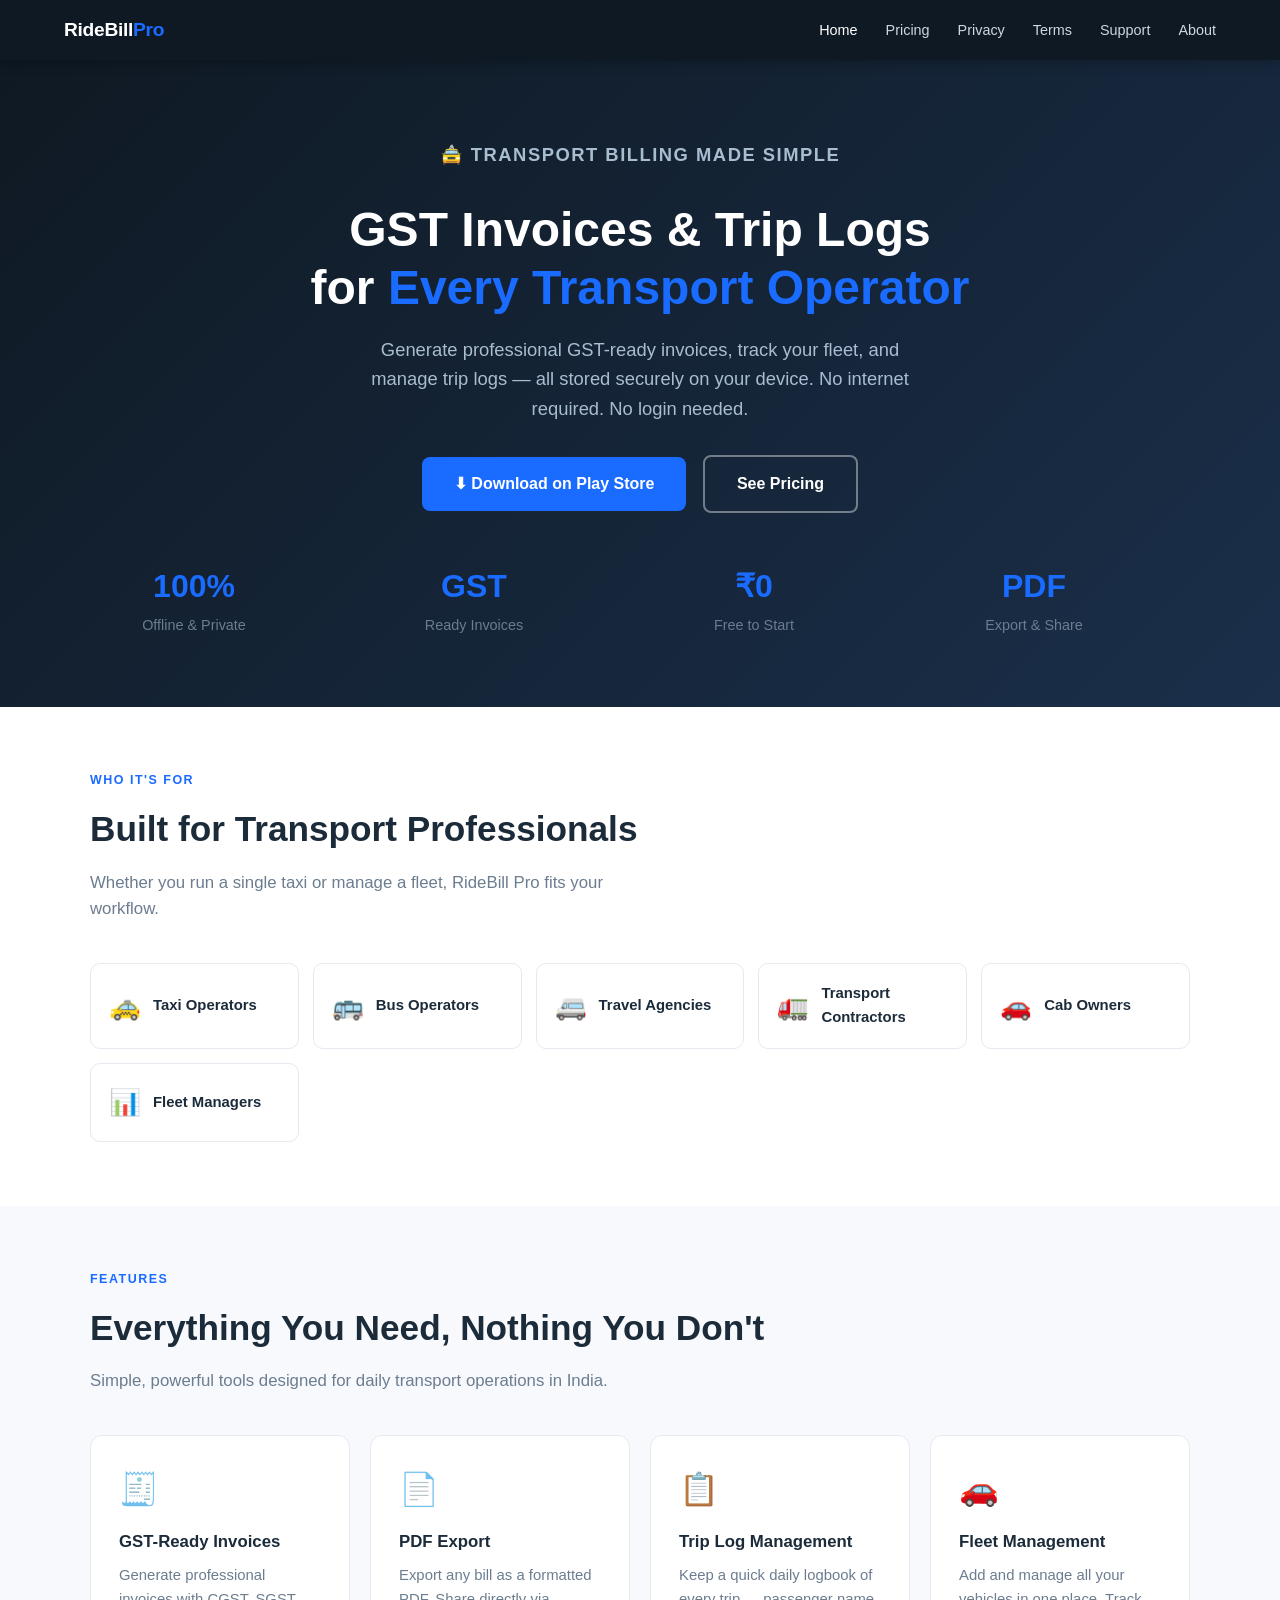
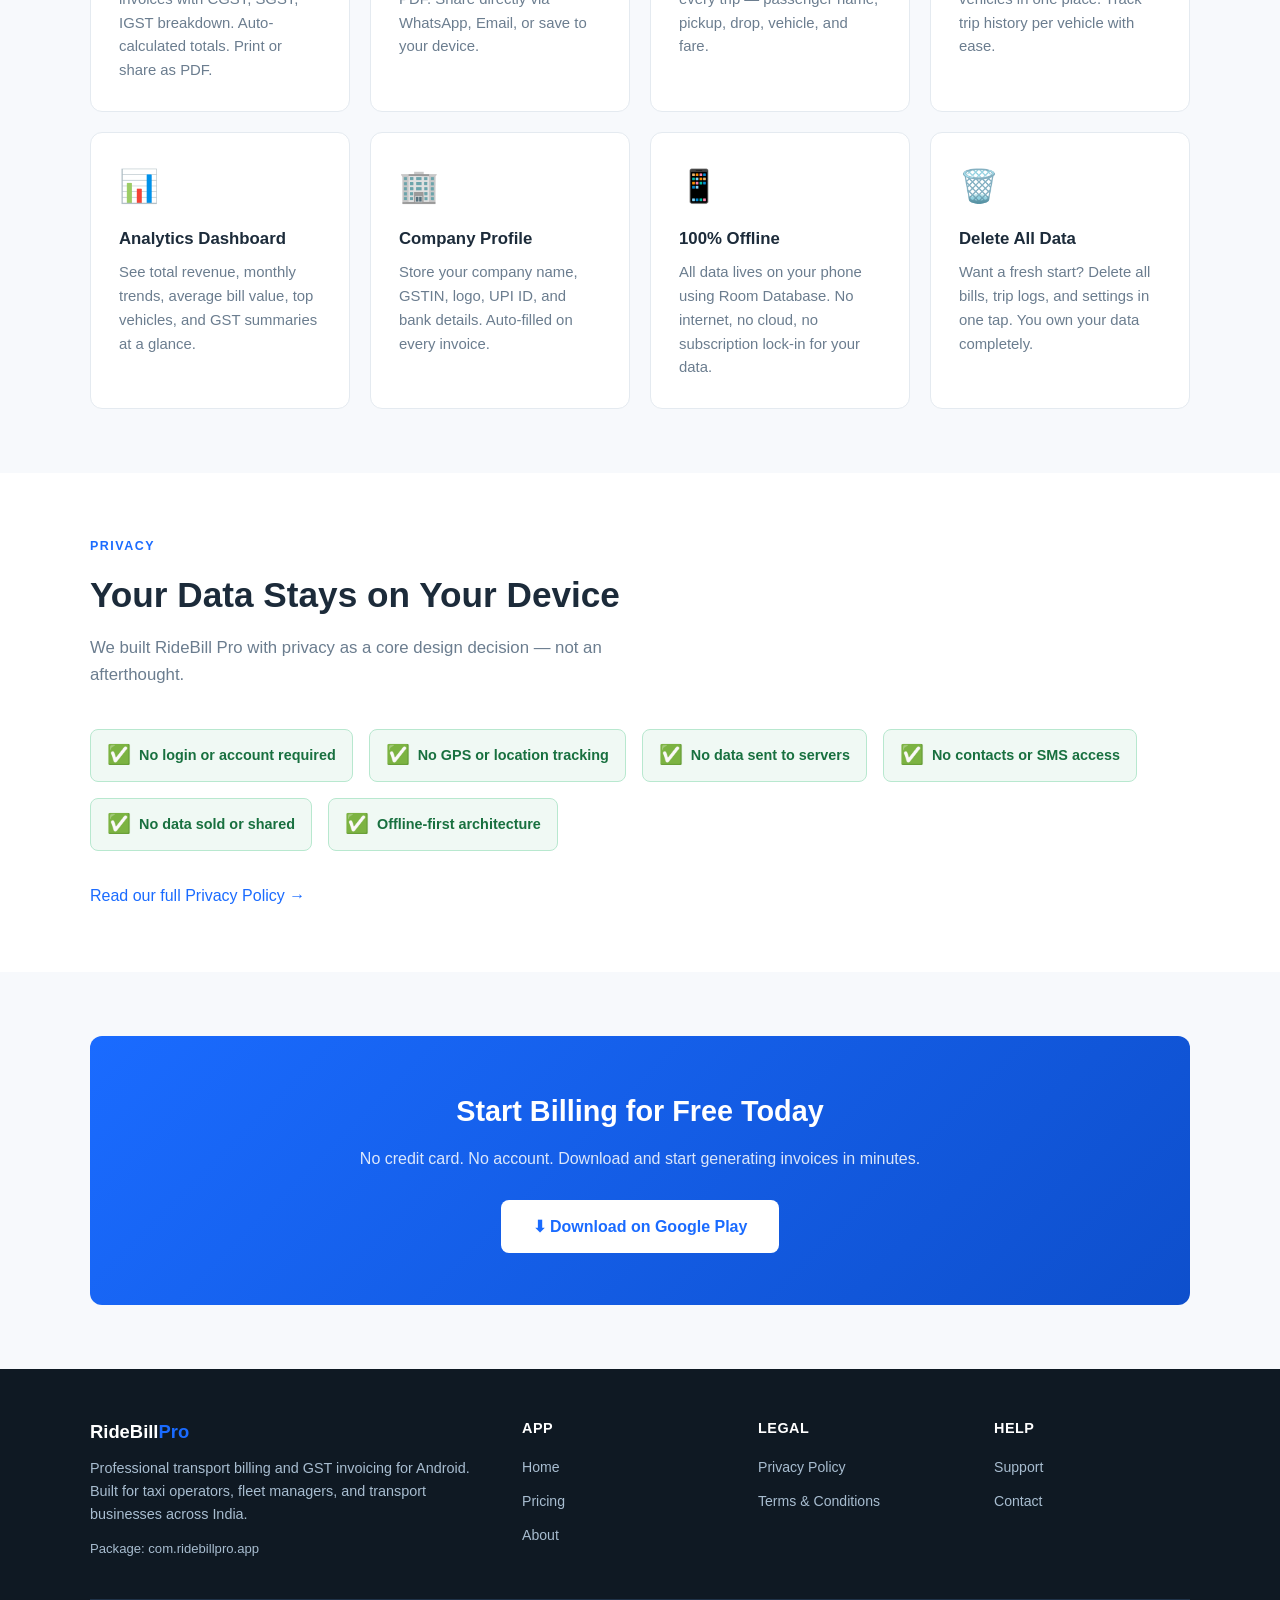
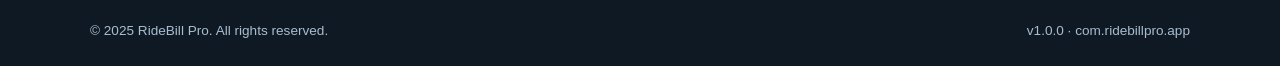
==== commit b1a57c38: "Add files via upload" ====
--- a/index.html
+++ b/index.html
@@ -3,340 +3,211 @@
 <head>
   <meta charset="UTF-8" />
   <meta name="viewport" content="width=device-width, initial-scale=1.0" />
-  <title>RideBill Pro – GST Invoice Generator for Indian Taxi Operators</title>
-  <meta name="description" content="RideBill Pro is a GST-compliant cab invoice generator for Indian taxi operators, fleet owners, travel agencies and transport contractors. Offline. Private. Professional." />
-  <meta name="keywords" content="GST invoice app, taxi billing app, cab invoice generator, transport billing India, fleet management app, RideBill Pro" />
-  <meta name="author" content="RideBill Pro" />
+  <title>RideBill Pro – Transport Billing & GST Invoice App for Android</title>
+  <meta name="description" content="RideBill Pro is an offline Android app for taxi operators, cab owners, bus operators and fleet managers. GST-ready invoices, trip logs, PDF export — all stored securely on your device." />
+  <meta name="keywords" content="transport billing app, GST invoice app, taxi bill app, cab invoice, fleet management android, offline billing app India" />
+  <meta name="robots" content="index, follow" />
+  <link rel="canonical" href="https://rashmit-cs.github.io/ridebillpro-legal/" />
+
   <!-- Open Graph -->
-  <meta property="og:title" content="RideBill Pro – GST Invoice Generator" />
-  <meta property="og:description" content="Professional GST cab billing for Indian taxi operators. Offline, private, no login required." />
+  <meta property="og:title" content="RideBill Pro – Transport Billing App" />
+  <meta property="og:description" content="GST-ready invoices, trip logs, and fleet management. 100% offline. No login required." />
   <meta property="og:type" content="website" />
   <meta property="og:url" content="https://rashmit-cs.github.io/ridebillpro-legal/" />
-  <!-- Canonical -->
-  <link rel="canonical" href="https://rashmit-cs.github.io/ridebillpro-legal/" />
-  <!-- Fonts -->
-  <link rel="preconnect" href="https://fonts.googleapis.com" />
-  <link href="https://fonts.googleapis.com/css2?family=Playfair+Display:wght@700;900&family=DM+Sans:wght@300;400;500&display=swap" rel="stylesheet" />
+
   <link rel="stylesheet" href="styles.css" />
-  <!-- Structured Data -->
+  <style>
+    .app-badge img { height: 48px; }
+    .stats-row { display: grid; grid-template-columns: repeat(auto-fit, minmax(160px, 1fr)); gap: 20px; margin: 48px 0 0; }
+    .stat { text-align: center; }
+    .stat strong { display: block; font-size: 2rem; font-weight: 800; color: var(--primary); }
+    .stat span { font-size: 0.9rem; color: var(--muted); }
+    .who-grid { display: grid; grid-template-columns: repeat(auto-fit, minmax(180px, 1fr)); gap: 14px; margin-top: 32px; }
+    .who-item { background: var(--card); border-radius: 10px; padding: 18px; border: 1px solid var(--border); display: flex; align-items: center; gap: 12px; font-weight: 600; font-size: 0.93rem; }
+    .who-item .icon { font-size: 1.6rem; }
+    .cta-section { background: linear-gradient(135deg, var(--primary) 0%, #0e4fcc 100%); color: #fff; border-radius: var(--radius); padding: 52px; text-align: center; }
+    .cta-section h2 { font-size: 1.8rem; font-weight: 800; margin-bottom: 12px; }
+    .cta-section p { opacity: 0.85; margin-bottom: 28px; }
+  </style>
+
   <script type="application/ld+json">
   {
     "@context": "https://schema.org",
     "@type": "MobileApplication",
     "name": "RideBill Pro",
-    "operatingSystem": "Android",
+    "operatingSystem": "ANDROID",
     "applicationCategory": "BusinessApplication",
-    "description": "GST-compliant cab invoice generator for Indian taxi operators",
     "offers": [
       { "@type": "Offer", "price": "0", "priceCurrency": "INR", "name": "Free Plan" },
       { "@type": "Offer", "price": "99", "priceCurrency": "INR", "name": "Pro Plan" }
-    ]
+    ],
+    "description": "GST-ready transport billing and invoicing app for Android. 100% offline, no login required.",
+    "url": "https://rashmit-cs.github.io/ridebillpro-legal/"
   }
   </script>
-  <style>
-    /* ── HERO ── */
-    .hero {
-      min-height: 100vh;
-      display: flex;
-      flex-direction: column;
-      align-items: center;
-      justify-content: center;
-      text-align: center;
-      padding: 120px 24px 80px;
-      position: relative;
-      overflow: hidden;
-      z-index: 1;
-    }
-    .hero::after {
-      content: '';
-      position: absolute;
-      top: -20%; left: 50%;
-      transform: translateX(-50%);
-      width: 700px; height: 700px;
-      background: radial-gradient(ellipse, rgba(200,151,58,0.12) 0%, transparent 70%);
-      pointer-events: none;
-    }
-    .hero-badge {
-      display: inline-flex;
-      align-items: center;
-      gap: 8px;
-      border: 1px solid var(--border);
-      background: var(--surface);
-      color: var(--gold);
-      font-size: 0.75rem;
-      font-weight: 500;
-      letter-spacing: 0.1em;
-      text-transform: uppercase;
-      padding: 6px 16px;
-      border-radius: 999px;
-      margin-bottom: 32px;
-      animation: fadeUp 0.6s ease both;
-    }
-    .hero-badge::before {
-      content: '';
-      width: 6px; height: 6px;
-      background: var(--gold);
-      border-radius: 50%;
-      animation: pulse 2s infinite;
-    }
-    .hero h1 {
-      font-size: clamp(2.8rem, 7vw, 5.2rem);
-      font-weight: 900;
-      letter-spacing: -0.02em;
-      max-width: 820px;
-      animation: fadeUp 0.6s 0.1s ease both;
-    }
-    .hero h1 em { font-style: italic; color: var(--gold); }
-    .hero-sub {
-      margin-top: 24px;
-      font-size: clamp(1rem, 2vw, 1.15rem);
-      color: var(--text-dim);
-      max-width: 540px;
-      animation: fadeUp 0.6s 0.2s ease both;
-    }
-    .hero-cta {
-      margin-top: 44px;
-      display: flex;
-      gap: 16px;
-      flex-wrap: wrap;
-      justify-content: center;
-      animation: fadeUp 0.6s 0.3s ease both;
-    }
-    /* mockup */
-    .mockup-strip { margin-top: 64px; padding: 0 24px; animation: fadeUp 0.7s 0.4s ease both; }
-    .mockup-card {
-      max-width: 720px; margin: 0 auto;
-      background: var(--surface);
-      border: 1px solid var(--border);
-      border-radius: 16px;
-      overflow: hidden;
-      box-shadow: 0 32px 80px rgba(0,0,0,0.6), 0 0 0 1px rgba(200,151,58,0.06);
-    }
-    .mockup-topbar { background: var(--gold); padding: 12px 20px; }
-    .mockup-topbar-title { font-family: 'Playfair Display', serif; font-size: 0.95rem; font-weight: 700; color: #0D0B07; }
-    .mockup-body { padding: 24px 20px; display: grid; grid-template-columns: 1fr 1fr; gap: 12px; }
-    .mockup-field { background: var(--surface2); border: 1px solid var(--border); border-radius: 8px; padding: 10px 14px; }
-    .mockup-field-label { font-size: 0.65rem; color: var(--text-muted); text-transform: uppercase; letter-spacing: 0.08em; margin-bottom: 4px; }
-    .mockup-field-val { font-size: 0.85rem; color: var(--text); }
-    .mockup-field-val.gold { color: var(--gold); font-weight: 500; }
-    .mockup-total {
-      grid-column: 1/-1;
-      background: rgba(200,151,58,0.08);
-      border: 1px solid rgba(200,151,58,0.3);
-      border-radius: 8px; padding: 14px 16px;
-      display: flex; justify-content: space-between; align-items: center;
-    }
-    .mockup-total-label { font-size: 0.8rem; color: var(--text-dim); text-transform: uppercase; letter-spacing: 0.06em; }
-    .mockup-total-val { font-family: 'Playfair Display', serif; font-size: 1.4rem; color: var(--gold); }
-
-    /* features */
-    #features { background: var(--bg2); }
-    .features-grid { display: grid; grid-template-columns: repeat(auto-fit, minmax(280px, 1fr)); gap: 20px; }
-    .feat-icon { font-size: 1.6rem; margin-bottom: 16px; }
-    .feat-title { font-family: 'Playfair Display', serif; font-size: 1.1rem; font-weight: 700; margin-bottom: 8px; }
-    .feat-desc { font-size: 0.88rem; color: var(--text-dim); line-height: 1.65; }
-
-    /* steps */
-    #how { background: var(--bg); }
-    .steps { display: grid; grid-template-columns: repeat(auto-fit, minmax(200px, 1fr)); }
-    .step { padding: 32px 24px; border-left: 1px solid var(--border); }
-    .step:first-child { border-left: none; }
-    .step-num { font-family: 'Playfair Display', serif; font-size: 3rem; font-weight: 900; color: rgba(200,151,58,0.12); line-height: 1; margin-bottom: 12px; }
-    .step-title { font-weight: 500; font-size: 0.95rem; margin-bottom: 8px; }
-    .step-desc { font-size: 0.85rem; color: var(--text-dim); }
-
-    /* who */
-    #who { background: var(--bg2); }
-    .who-grid { display: flex; flex-wrap: wrap; gap: 12px; }
-    .who-tag { background: var(--surface); border: 1px solid var(--border); border-radius: 999px; padding: 10px 20px; font-size: 0.88rem; color: var(--text-dim); display: flex; align-items: center; gap: 8px; }
-    .who-tag span { color: var(--gold); }
-
-    /* cta band */
-    .cta-band { background: var(--surface); border-top: 1px solid var(--border); border-bottom: 1px solid var(--border); }
-    .cta-band-inner { max-width: var(--max-w); margin: 0 auto; padding: 64px 24px; display: flex; align-items: center; justify-content: space-between; gap: 32px; flex-wrap: wrap; }
-    .cta-band h2 { font-size: clamp(1.6rem, 3vw, 2.2rem); max-width: 480px; }
-    .cta-band-btns { display: flex; gap: 14px; flex-wrap: wrap; }
-
-    @media (max-width: 768px) {
-      .mockup-body { grid-template-columns: 1fr; }
-      .steps { grid-template-columns: 1fr; }
-      .step { border-left: none; border-top: 1px solid var(--border); }
-      .step:first-child { border-top: none; }
-      .hero-cta { flex-direction: column; align-items: center; }
-      .cta-band-inner { flex-direction: column; }
-    }
-  </style>
 </head>
 <body>
 
-<!-- ── NAV ── -->
 <nav>
-  <div class="nav-inner">
-    <a class="nav-logo" href="index.html">RideBill Pro</a>
-    <ul class="nav-links">
-      <li><a href="index.html" class="active">Home</a></li>
-      <li><a href="pricing.html">Pricing</a></li>
-      <li><a href="about.html">About</a></li>
-      <li><a href="support.html">Support</a></li>
-      <li><a href="contact.html">Contact</a></li>
-      <li><a href="https://play.google.com/store/apps/details?id=com.ridebillpro.app" target="_blank" rel="noopener" class="nav-cta">Download</a></li>
-    </ul>
-    <button class="hamburger" id="hamburger" aria-label="Toggle menu" aria-expanded="false">
-      <span></span><span></span><span></span>
-    </button>
-  </div>
-  <div class="nav-drawer" id="navDrawer">
-    <a href="index.html" class="drawer-link">Home</a>
-    <a href="pricing.html" class="drawer-link">Pricing</a>
-    <a href="about.html" class="drawer-link">About</a>
-    <a href="support.html" class="drawer-link">Support</a>
-    <a href="contact.html" class="drawer-link">Contact</a>
-    <a href="https://play.google.com/store/apps/details?id=com.ridebillpro.app" target="_blank" rel="noopener" class="drawer-link">↗ Download App</a>
-  </div>
+  <a href="index.html" class="nav-logo">RideBill<span>Pro</span></a>
+  <span class="hamburger" onclick="document.querySelector('.nav-links').classList.toggle('open')">☰</span>
+  <ul class="nav-links">
+    <li><a href="index.html" class="active">Home</a></li>
+    <li><a href="pricing.html">Pricing</a></li>
+    <li><a href="privacy.html">Privacy</a></li>
+    <li><a href="terms.html">Terms</a></li>
+    <li><a href="support.html">Support</a></li>
+    <li><a href="about.html">About</a></li>
+  </ul>
 </nav>
 
-<!-- ── HERO ── -->
-<section class="hero">
-  <div class="hero-badge">Now on Google Play Store</div>
-  <h1>GST Invoicing for <em>Indian Taxi</em> Operators</h1>
-  <p class="hero-sub">RideBill Pro generates professional, GST-compliant cab invoices — offline, private, and built for the real-world billing workflow of Indian fleet operators.</p>
-  <div class="hero-cta">
-    <a class="btn-primary" href="https://play.google.com/store/apps/details?id=com.ridebillpro.app" target="_blank" rel="noopener">▶ Download Free on Play Store</a>
-    <a class="btn-secondary" href="pricing.html">View Plans →</a>
-  </div>
-  <div class="mockup-strip">
-    <div class="mockup-card">
-      <div class="mockup-topbar"><div class="mockup-topbar-title">🧾 RideBill Pro — New Invoice</div></div>
-      <div class="mockup-body">
-        <div class="mockup-field"><div class="mockup-field-label">Customer Name</div><div class="mockup-field-val">Rajesh Mehta</div></div>
-        <div class="mockup-field"><div class="mockup-field-label">Trip Type</div><div class="mockup-field-val">Local Package</div></div>
-        <div class="mockup-field"><div class="mockup-field-label">Vehicle</div><div class="mockup-field-val">GJ01 AB 1234 · Innova</div></div>
-        <div class="mockup-field"><div class="mockup-field-label">Extra KM Rate</div><div class="mockup-field-val">₹12 / km</div></div>
-        <div class="mockup-field"><div class="mockup-field-label">GST</div><div class="mockup-field-val gold">5% (Corporate)</div></div>
-        <div class="mockup-field"><div class="mockup-field-label">Toll + Parking</div><div class="mockup-field-val">₹180</div></div>
-        <div class="mockup-total">
-          <div class="mockup-total-label">Grand Total</div>
-          <div class="mockup-total-val">₹ 2,436</div>
-        </div>
-      </div>
-    </div>
-  </div>
-</section>
-
-<!-- ── FEATURES ── -->
-<section id="features">
-  <div class="section-inner">
-    <div class="section-label">Features</div>
-    <h2 class="section-title">Everything a taxi operator actually needs</h2>
-    <p class="section-sub">Designed around real Indian cab billing — not a generic invoice app.</p>
+<div class="hero">
+  <p class="section-label">🚖 Transport Billing Made Simple</p>
+  <h1>GST Invoices &amp; Trip Logs<br />for <span>Every Transport Operator</span></h1>
+  <p>Generate professional GST-ready invoices, track your fleet, and manage trip logs — all stored securely on your device. No internet required. No login needed.</p>
+  <a href="#" class="btn btn-primary">⬇ Download on Play Store</a>
+  <a href="pricing.html" class="btn btn-outline">See Pricing</a>
+
+  <div class="stats-row container">
+    <div class="stat"><strong>100%</strong><span>Offline & Private</span></div>
+    <div class="stat"><strong>GST</strong><span>Ready Invoices</span></div>
+    <div class="stat"><strong>₹0</strong><span>Free to Start</span></div>
+    <div class="stat"><strong>PDF</strong><span>Export &amp; Share</span></div>
+  </div>
+</div>
+
+<!-- Who it's for -->
+<section style="background:#fff;">
+  <div class="container">
+    <p class="section-label">Who It's For</p>
+    <h2 class="section-title">Built for Transport Professionals</h2>
+    <p class="section-sub">Whether you run a single taxi or manage a fleet, RideBill Pro fits your workflow.</p>
+    <div class="who-grid">
+      <div class="who-item"><span class="icon">🚕</span> Taxi Operators</div>
+      <div class="who-item"><span class="icon">🚌</span> Bus Operators</div>
+      <div class="who-item"><span class="icon">🚐</span> Travel Agencies</div>
+      <div class="who-item"><span class="icon">🚛</span> Transport Contractors</div>
+      <div class="who-item"><span class="icon">🚗</span> Cab Owners</div>
+      <div class="who-item"><span class="icon">📊</span> Fleet Managers</div>
+    </div>
+  </div>
+</section>
+
+<!-- Features -->
+<section>
+  <div class="container">
+    <p class="section-label">Features</p>
+    <h2 class="section-title">Everything You Need, Nothing You Don't</h2>
+    <p class="section-sub">Simple, powerful tools designed for daily transport operations in India.</p>
     <div class="features-grid">
-      <div class="card"><div class="feat-icon">📄</div><div class="feat-title">GST-Compliant Invoices</div><div class="feat-desc">Optional 5% GST on corporate bills. Includes GSTIN, SAC code, and proper tax breakup.</div></div>
-      <div class="card"><div class="feat-icon">📦</div><div class="feat-title">Package Rate Billing</div><div class="feat-desc">Fixed package (km + hr bundle), extra km rate, extra hour rate — exactly how physical bill books work.</div></div>
-      <div class="card"><div class="feat-icon">➕</div><div class="feat-title">All Extra Charges</div><div class="feat-desc">Toll, parking, waiting, night charge, airport fee, ferry, hill surcharge, driver bata, state tax and more.</div></div>
-      <div class="card"><div class="feat-icon">📋</div><div class="feat-title">Trip Log & CSV Export</div><div class="feat-desc">Date, Customer, Drop Point, Time, Vehicle No., Amount. Export to Excel CSV anytime.</div></div>
-      <div class="card"><div class="feat-icon">🔒</div><div class="feat-title">100% Offline & Private</div><div class="feat-desc">No cloud, no login, no account. All data stays on your device. Works without internet.</div></div>
-      <div class="card"><div class="feat-icon">🚗</div><div class="feat-title">Fleet Management</div><div class="feat-desc">Manage multiple vehicles, track vehicle-wise trip history and analytics dashboard.</div></div>
-      <div class="card"><div class="feat-icon">🖨️</div><div class="feat-title">PDF Invoice Generation</div><div class="feat-desc">Share professional PDF invoices via WhatsApp or print directly. Clean branded layout.</div></div>
-      <div class="card"><div class="feat-icon">📊</div><div class="feat-title">Analytics Dashboard</div><div class="feat-desc">Revenue overview, trip counts, and vehicle performance — at a glance.</div></div>
-      <div class="card"><div class="feat-icon">🏢</div><div class="feat-title">Company Profile</div><div class="feat-desc">Set your company name, GSTIN, address once. Auto-fills every invoice.</div></div>
-    </div>
-  </div>
-</section>
-
-<!-- ── HOW IT WORKS ── -->
-<section id="how">
-  <div class="section-inner">
-    <div class="section-label">How It Works</div>
-    <h2 class="section-title">Bill in under a minute</h2>
-    <div class="steps">
-      <div class="step"><div class="step-num">01</div><div class="step-title">Enter Trip Details</div><div class="step-desc">Pick trip type, vehicle, customer name, pick-up and drop point.</div></div>
-      <div class="step"><div class="step-num">02</div><div class="step-title">Set Package Rate</div><div class="step-desc">Enter your fixed package, extra km rate, and extra hour rate.</div></div>
-      <div class="step"><div class="step-num">03</div><div class="step-title">Add Extra Charges</div><div class="step-desc">Toll, parking, waiting, night — tap what applies, app calculates total.</div></div>
-      <div class="step"><div class="step-num">04</div><div class="step-title">Share or Print</div><div class="step-desc">PDF invoice ready instantly. Send via WhatsApp or email in one tap.</div></div>
-    </div>
-  </div>
-</section>
-
-<!-- ── WHO IT'S FOR ── -->
-<section id="who">
-  <div class="section-inner">
-    <div class="section-label">Who It's For</div>
-    <h2 class="section-title">Built for the Indian transport ecosystem</h2>
-    <div class="who-grid">
-      <div class="who-tag"><span>🚕</span> Individual Taxi Drivers</div>
-      <div class="who-tag"><span>🚐</span> Fleet Owners</div>
-      <div class="who-tag"><span>✈️</span> Travel Agencies</div>
-      <div class="who-tag"><span>🚌</span> Bus Operators</div>
-      <div class="who-tag"><span>🏗️</span> Transport Contractors</div>
-      <div class="who-tag"><span>🏢</span> Corporate Cab Operators</div>
-      <div class="who-tag"><span>🏔️</span> Hill Station Taxi Stands</div>
-      <div class="who-tag"><span>📱</span> Small Fleet Managers</div>
-    </div>
-  </div>
-</section>
-
-<!-- ── CTA BAND ── -->
-<div class="cta-band">
-  <div class="cta-band-inner">
-    <h2>Start billing professionally — <em style="font-style:italic;color:var(--gold)">free.</em></h2>
-    <div class="cta-band-btns">
-      <a class="btn-primary" href="https://play.google.com/store/apps/details?id=com.ridebillpro.app" target="_blank" rel="noopener">▶ Get on Play Store</a>
-      <a class="btn-secondary" href="pricing.html">See Plans</a>
-    </div>
-  </div>
-</div>
-
-<!-- ── FOOTER ── -->
+      <div class="feature-card">
+        <div class="feature-icon">🧾</div>
+        <h3>GST-Ready Invoices</h3>
+        <p>Generate professional invoices with CGST, SGST, IGST breakdown. Auto-calculated totals. Print or share as PDF.</p>
+      </div>
+      <div class="feature-card">
+        <div class="feature-icon">📄</div>
+        <h3>PDF Export</h3>
+        <p>Export any bill as a formatted PDF. Share directly via WhatsApp, Email, or save to your device.</p>
+      </div>
+      <div class="feature-card">
+        <div class="feature-icon">📋</div>
+        <h3>Trip Log Management</h3>
+        <p>Keep a quick daily logbook of every trip — passenger name, pickup, drop, vehicle, and fare.</p>
+      </div>
+      <div class="feature-card">
+        <div class="feature-icon">🚗</div>
+        <h3>Fleet Management</h3>
+        <p>Add and manage all your vehicles in one place. Track trip history per vehicle with ease.</p>
+      </div>
+      <div class="feature-card">
+        <div class="feature-icon">📊</div>
+        <h3>Analytics Dashboard</h3>
+        <p>See total revenue, monthly trends, average bill value, top vehicles, and GST summaries at a glance.</p>
+      </div>
+      <div class="feature-card">
+        <div class="feature-icon">🏢</div>
+        <h3>Company Profile</h3>
+        <p>Store your company name, GSTIN, logo, UPI ID, and bank details. Auto-filled on every invoice.</p>
+      </div>
+      <div class="feature-card">
+        <div class="feature-icon">📱</div>
+        <h3>100% Offline</h3>
+        <p>All data lives on your phone using Room Database. No internet, no cloud, no subscription lock-in for your data.</p>
+      </div>
+      <div class="feature-card">
+        <div class="feature-icon">🗑️</div>
+        <h3>Delete All Data</h3>
+        <p>Want a fresh start? Delete all bills, trip logs, and settings in one tap. You own your data completely.</p>
+      </div>
+    </div>
+  </div>
+</section>
+
+<!-- Privacy trust section -->
+<section style="background:#fff;">
+  <div class="container">
+    <p class="section-label">Privacy</p>
+    <h2 class="section-title">Your Data Stays on Your Device</h2>
+    <p class="section-sub">We built RideBill Pro with privacy as a core design decision — not an afterthought.</p>
+    <div class="trust-row">
+      <div class="trust-badge"><span class="icon">✅</span> No login or account required</div>
+      <div class="trust-badge"><span class="icon">✅</span> No GPS or location tracking</div>
+      <div class="trust-badge"><span class="icon">✅</span> No data sent to servers</div>
+      <div class="trust-badge"><span class="icon">✅</span> No contacts or SMS access</div>
+      <div class="trust-badge"><span class="icon">✅</span> No data sold or shared</div>
+      <div class="trust-badge"><span class="icon">✅</span> Offline-first architecture</div>
+    </div>
+    <p style="margin-top:20px;"><a href="privacy.html">Read our full Privacy Policy →</a></p>
+  </div>
+</section>
+
+<!-- CTA -->
+<section>
+  <div class="container">
+    <div class="cta-section">
+      <h2>Start Billing for Free Today</h2>
+      <p>No credit card. No account. Download and start generating invoices in minutes.</p>
+      <a href="#" class="btn" style="background:#fff;color:var(--primary);font-weight:700;">⬇ Download on Google Play</a>
+    </div>
+  </div>
+</section>
+
 <footer>
-  <div class="footer-inner">
+  <div class="footer-grid">
     <div class="footer-brand">
-      <a class="footer-logo" href="index.html">RideBill Pro</a>
-      <p>GST-compliant cab invoice generator for Indian taxi operators. Offline. Private. Professional.</p>
+      <h3>RideBill<span>Pro</span></h3>
+      <p>Professional transport billing and GST invoicing for Android. Built for taxi operators, fleet managers, and transport businesses across India.</p>
+      <p style="margin-top:12px;font-size:0.82rem;">Package: com.ridebillpro.app</p>
     </div>
     <div class="footer-col">
-      <h4>Product</h4>
+      <h4>App</h4>
       <ul>
         <li><a href="index.html">Home</a></li>
         <li><a href="pricing.html">Pricing</a></li>
         <li><a href="about.html">About</a></li>
-        <li><a href="https://play.google.com/store/apps/details?id=com.ridebillpro.app" target="_blank" rel="noopener">Play Store</a></li>
       </ul>
     </div>
     <div class="footer-col">
       <h4>Legal</h4>
       <ul>
         <li><a href="privacy.html">Privacy Policy</a></li>
-        <li><a href="terms.html">Terms of Service</a></li>
+        <li><a href="terms.html">Terms &amp; Conditions</a></li>
       </ul>
     </div>
     <div class="footer-col">
-      <h4>Support</h4>
+      <h4>Help</h4>
       <ul>
-        <li><a href="support.html">Help Center</a></li>
-        <li><a href="contact.html">Contact Us</a></li>
-        <li><a href="mailto:tech.support.dev@gmail.com">tech.support.dev@gmail.com</a></li>
+        <li><a href="support.html">Support</a></li>
+        <li><a href="contact.html">Contact</a></li>
       </ul>
     </div>
   </div>
   <div class="footer-bottom">
-    <span>© 2026 RideBill Pro · com.ridebillpro.app · v1.0.0</span>
-    <span><a href="privacy.html">Privacy</a> · <a href="terms.html">Terms</a> · <a href="contact.html">Contact</a></span>
+    <span>© 2025 RideBill Pro. All rights reserved.</span>
+    <span>v1.0.0 · com.ridebillpro.app</span>
   </div>
 </footer>
 
-<script>
-  const btn = document.getElementById('hamburger');
-  const drawer = document.getElementById('navDrawer');
-  btn.addEventListener('click', () => {
-    const open = drawer.classList.toggle('open');
-    btn.classList.toggle('open', open);
-    btn.setAttribute('aria-expanded', open);
-    document.body.style.overflow = open ? 'hidden' : '';
-  });
-  document.querySelectorAll('.drawer-link').forEach(l => l.addEventListener('click', () => {
-    drawer.classList.remove('open'); btn.classList.remove('open');
-    btn.setAttribute('aria-expanded', false); document.body.style.overflow = '';
-  }));
-</script>
 </body>
 </html>
--- a/styles.css
+++ b/styles.css
@@ -1,407 +1,268 @@
-/* ── RESET & VARS ── */
+/* ── RideBill Pro – Global Styles ── */
 :root {
-  --gold: #C8973A;
-  --gold-light: #E2B860;
-  --gold-dim: #8B641F;
-  --bg: #0D0B07;
-  --bg2: #151208;
-  --surface: #1F1A0E;
-  --surface2: #2A2210;
-  --text: #F0E6CC;
-  --text-dim: #9A8C6E;
-  --text-muted: #5C5140;
-  --border: rgba(200,151,58,0.18);
+  --primary: #1a6bff;
+  --primary-dark: #1250cc;
+  --accent: #ff6b00;
+  --dark: #0f1923;
+  --text: #1c2b3a;
+  --muted: #6b7d8f;
+  --border: #e4eaf0;
+  --bg: #f7f9fc;
+  --card: #ffffff;
+  --success: #18b06a;
   --radius: 12px;
-  --max-w: 1080px;
-}
-
-*, *::before, *::after { box-sizing: border-box; margin: 0; padding: 0; }
-html { scroll-behavior: smooth; }
+  --shadow: 0 2px 16px rgba(0,0,0,0.08);
+}
+
+* { box-sizing: border-box; margin: 0; padding: 0; }
+
 body {
+  font-family: -apple-system, BlinkMacSystemFont, 'Segoe UI', Roboto, sans-serif;
+  color: var(--text);
   background: var(--bg);
-  color: var(--text);
-  font-family: 'DM Sans', sans-serif;
-  font-weight: 300;
-  line-height: 1.7;
-  overflow-x: hidden;
-}
-body::before {
-  content: '';
-  position: fixed;
-  inset: 0;
-  background-image: url("data:image/svg+xml,%3Csvg viewBox='0 0 200 200' xmlns='http://www.w3.org/2000/svg'%3E%3Cfilter id='n'%3E%3CfeTurbulence type='fractalNoise' baseFrequency='0.85' numOctaves='4' stitchTiles='stitch'/%3E%3C/filter%3E%3Crect width='100%25' height='100%25' filter='url(%23n)' opacity='0.04'/%3E%3C/svg%3E");
-  pointer-events: none;
-  z-index: 0;
-  opacity: 0.5;
-}
-img { max-width: 100%; display: block; }
-a { color: inherit; }
-
-/* ── TYPOGRAPHY ── */
-h1, h2, h3, h4 {
-  font-family: 'Playfair Display', serif;
-  line-height: 1.12;
-  color: var(--text);
-}
-
-/* ── NAV ── */
+  line-height: 1.6;
+}
+
+a { color: var(--primary); text-decoration: none; }
+a:hover { text-decoration: underline; }
+
+/* ── Nav ── */
 nav {
-  position: fixed;
-  top: 0; left: 0; right: 0;
-  z-index: 200;
-  background: rgba(13,11,7,0.92);
-  backdrop-filter: blur(16px);
-  -webkit-backdrop-filter: blur(16px);
-  border-bottom: 1px solid var(--border);
-}
-.nav-inner {
-  display: flex;
-  align-items: center;
-  justify-content: space-between;
-  padding: 16px 48px;
-  max-width: var(--max-w);
-  margin: 0 auto;
-}
-.nav-logo {
-  font-family: 'Playfair Display', serif;
-  font-size: 1.2rem;
+  background: var(--dark);
+  position: sticky; top: 0; z-index: 100;
+  display: flex; align-items: center; justify-content: space-between;
+  padding: 0 5%;
+  height: 60px;
+  box-shadow: 0 2px 12px rgba(0,0,0,0.3);
+}
+.nav-logo { color: #fff; font-size: 1.2rem; font-weight: 700; letter-spacing: -0.3px; }
+.nav-logo span { color: var(--primary); }
+.nav-links { display: flex; gap: 28px; list-style: none; }
+.nav-links a { color: #cdd7e3; font-size: 0.9rem; transition: color 0.2s; }
+.nav-links a:hover, .nav-links a.active { color: #fff; text-decoration: none; }
+.nav-cta {
+  background: var(--primary);
+  color: #fff !important;
+  padding: 7px 18px;
+  border-radius: 6px;
+  font-weight: 600;
+}
+.nav-cta:hover { background: var(--primary-dark); }
+.hamburger { display: none; cursor: pointer; color: #fff; font-size: 1.4rem; }
+
+/* ── Hero ── */
+.hero {
+  background: linear-gradient(135deg, var(--dark) 0%, #1a2f4a 100%);
+  color: #fff;
+  padding: 80px 5% 70px;
+  text-align: center;
+}
+.hero h1 { font-size: clamp(2rem, 5vw, 3rem); font-weight: 800; line-height: 1.2; margin-bottom: 18px; }
+.hero h1 span { color: var(--primary); }
+.hero p { font-size: 1.15rem; color: #a8bdd0; max-width: 580px; margin: 0 auto 32px; }
+.btn {
+  display: inline-block;
+  padding: 14px 32px;
+  border-radius: 8px;
   font-weight: 700;
-  color: var(--gold);
-  text-decoration: none;
-  letter-spacing: 0.04em;
-  white-space: nowrap;
-}
-.nav-links {
-  display: flex;
-  gap: 28px;
-  list-style: none;
-  align-items: center;
-}
-.nav-links a {
-  color: var(--text-dim);
-  text-decoration: none;
-  font-size: 0.8rem;
-  font-weight: 400;
-  letter-spacing: 0.07em;
+  font-size: 1rem;
+  transition: all 0.2s;
+  cursor: pointer;
+  border: none;
+}
+.btn-primary { background: var(--primary); color: #fff; }
+.btn-primary:hover { background: var(--primary-dark); text-decoration: none; color: #fff; }
+.btn-outline { background: transparent; color: #fff; border: 2px solid rgba(255,255,255,0.4); margin-left: 12px; }
+.btn-outline:hover { border-color: #fff; text-decoration: none; color: #fff; }
+.btn-accent { background: var(--accent); color: #fff; }
+.btn-accent:hover { background: #e05e00; text-decoration: none; color: #fff; }
+
+/* ── Sections ── */
+section { padding: 64px 5%; }
+.section-label {
+  font-size: 0.78rem;
+  font-weight: 700;
   text-transform: uppercase;
-  transition: color 0.2s;
-  white-space: nowrap;
-}
-.nav-links a:hover, .nav-links a.active { color: var(--gold-light); }
-.nav-links .nav-cta {
-  background: var(--gold);
-  color: #0D0B07;
-  padding: 8px 18px;
-  border-radius: 8px;
-  font-weight: 500;
-  transition: background 0.2s;
-}
-.nav-links .nav-cta:hover { background: var(--gold-light); color: #0D0B07; }
-
-/* ── HAMBURGER ── */
-.hamburger {
-  display: none;
-  flex-direction: column;
-  justify-content: center;
-  align-items: center;
-  gap: 5px;
-  width: 40px;
-  height: 40px;
-  cursor: pointer;
-  background: none;
-  border: none;
-  padding: 4px;
-  z-index: 201;
-}
-.hamburger span {
-  display: block;
-  width: 22px;
-  height: 2px;
-  background: var(--gold);
-  border-radius: 2px;
-  transition: transform 0.3s ease, opacity 0.3s ease, width 0.3s ease;
-  transform-origin: center;
-}
-.hamburger.open span:nth-child(1) { transform: translateY(7px) rotate(45deg); }
-.hamburger.open span:nth-child(2) { opacity: 0; width: 0; }
-.hamburger.open span:nth-child(3) { transform: translateY(-7px) rotate(-45deg); }
-
-/* ── MOBILE DRAWER ── */
-.nav-drawer {
-  display: none;
-  flex-direction: column;
-  padding: 0 24px 24px;
-  border-top: 1px solid var(--border);
-  background: rgba(13,11,7,0.98);
-  animation: drawerSlide 0.25s ease;
-}
-@keyframes drawerSlide {
-  from { opacity: 0; transform: translateY(-8px); }
-  to   { opacity: 1; transform: translateY(0); }
-}
-.nav-drawer.open { display: flex; }
-.nav-drawer a {
-  color: var(--text-dim);
-  text-decoration: none;
-  font-size: 0.95rem;
-  letter-spacing: 0.06em;
-  text-transform: uppercase;
-  padding: 14px 0;
-  border-bottom: 1px solid var(--border);
-  transition: color 0.2s;
-}
-.nav-drawer a:last-child { border-bottom: none; }
-.nav-drawer a:hover { color: var(--gold-light); }
-
-/* ── PAGE HERO (inner pages) ── */
-.page-hero {
-  padding: 120px 24px 64px;
+  letter-spacing: 1.5px;
+  color: var(--primary);
+  margin-bottom: 10px;
+}
+.section-title { font-size: clamp(1.5rem, 3vw, 2.2rem); font-weight: 800; margin-bottom: 12px; }
+.section-sub { color: var(--muted); font-size: 1.05rem; max-width: 520px; margin-bottom: 40px; }
+
+.container { max-width: 1100px; margin: 0 auto; }
+
+/* ── Cards ── */
+.card {
+  background: var(--card);
+  border-radius: var(--radius);
+  box-shadow: var(--shadow);
+  padding: 28px;
+  border: 1px solid var(--border);
+}
+
+/* ── Features grid ── */
+.features-grid {
+  display: grid;
+  grid-template-columns: repeat(auto-fit, minmax(260px, 1fr));
+  gap: 20px;
+  margin-top: 40px;
+}
+.feature-card {
+  background: var(--card);
+  border-radius: var(--radius);
+  padding: 28px;
+  border: 1px solid var(--border);
+  transition: box-shadow 0.2s, transform 0.2s;
+}
+.feature-card:hover { box-shadow: 0 8px 32px rgba(26,107,255,0.12); transform: translateY(-2px); }
+.feature-icon { font-size: 2rem; margin-bottom: 14px; }
+.feature-card h3 { font-size: 1.05rem; font-weight: 700; margin-bottom: 8px; }
+.feature-card p { color: var(--muted); font-size: 0.93rem; }
+
+/* ── Pricing ── */
+.pricing-grid {
+  display: grid;
+  grid-template-columns: repeat(auto-fit, minmax(260px, 1fr));
+  gap: 24px;
+  margin-top: 40px;
+}
+.pricing-card {
+  background: var(--card);
+  border-radius: var(--radius);
+  padding: 32px;
+  border: 2px solid var(--border);
   text-align: center;
-  background: var(--bg2);
-  border-bottom: 1px solid var(--border);
+}
+.pricing-card.featured {
+  border-color: var(--primary);
   position: relative;
-  z-index: 1;
-}
-.page-hero::before {
-  content: '';
+  box-shadow: 0 8px 32px rgba(26,107,255,0.15);
+}
+.pricing-badge {
   position: absolute;
-  top: 0; left: 50%;
-  transform: translateX(-50%);
-  width: 600px; height: 300px;
-  background: radial-gradient(ellipse, rgba(200,151,58,0.08) 0%, transparent 70%);
-  pointer-events: none;
-}
-.page-badge {
-  display: inline-block;
-  font-size: 0.7rem;
-  font-weight: 500;
-  letter-spacing: 0.12em;
-  text-transform: uppercase;
-  color: var(--gold);
-  border: 1px solid var(--border);
-  background: var(--surface);
-  padding: 4px 14px;
-  border-radius: 999px;
-  margin-bottom: 20px;
-}
-.page-hero h1 {
-  font-size: clamp(2rem, 5vw, 3.2rem);
-  font-weight: 900;
-  margin-bottom: 16px;
-}
-.page-hero p {
-  color: var(--text-dim);
-  font-size: 1rem;
-  max-width: 520px;
-  margin: 0 auto;
-}
-
-/* ── SECTION BASE ── */
-section { position: relative; z-index: 1; }
-.section-inner {
-  max-width: var(--max-w);
-  margin: 0 auto;
-  padding: 88px 24px;
-}
-.section-label {
-  font-size: 0.72rem;
-  font-weight: 500;
-  letter-spacing: 0.14em;
-  text-transform: uppercase;
-  color: var(--gold);
-  margin-bottom: 10px;
-}
-.section-title {
-  font-size: clamp(1.8rem, 4vw, 2.8rem);
+  top: -14px; left: 50%; transform: translateX(-50%);
+  background: var(--primary);
+  color: #fff;
+  font-size: 0.78rem;
   font-weight: 700;
-  margin-bottom: 14px;
-}
-.section-sub {
-  color: var(--text-dim);
-  font-size: 1rem;
-  max-width: 520px;
-  margin-bottom: 48px;
-}
-
-/* ── BUTTONS ── */
-.btn-primary {
-  display: inline-flex;
-  align-items: center;
-  gap: 10px;
-  background: var(--gold);
-  color: #0D0B07;
-  font-weight: 500;
-  font-size: 0.9rem;
-  letter-spacing: 0.04em;
-  padding: 14px 28px;
-  border-radius: var(--radius);
-  text-decoration: none;
-  transition: background 0.2s, transform 0.15s;
-  border: none;
-  cursor: pointer;
-  font-family: 'DM Sans', sans-serif;
-}
-.btn-primary:hover { background: var(--gold-light); transform: translateY(-2px); }
-.btn-secondary {
-  display: inline-flex;
-  align-items: center;
-  gap: 10px;
-  border: 1px solid var(--border);
-  color: var(--text-dim);
-  font-size: 0.9rem;
-  padding: 14px 28px;
-  border-radius: var(--radius);
-  text-decoration: none;
-  transition: border-color 0.2s, color 0.2s;
-  background: none;
-  cursor: pointer;
-  font-family: 'DM Sans', sans-serif;
-}
-.btn-secondary:hover { border-color: var(--gold); color: var(--gold-light); }
-
-/* ── CARDS ── */
-.card {
-  background: var(--surface);
-  border: 1px solid var(--border);
-  border-radius: var(--radius);
-  padding: 28px 24px;
-  transition: border-color 0.2s, transform 0.2s;
-}
-.card:hover { border-color: var(--gold-dim); transform: translateY(-3px); }
-
-/* ── LEGAL CONTENT ── */
-.legal-body {
-  max-width: 820px;
-  margin: 0 auto;
-  padding: 56px 48px 96px;
-  position: relative;
-  z-index: 1;
-}
-.legal-content h2 {
-  font-family: 'Playfair Display', serif;
-  font-size: 1.3rem;
-  font-weight: 700;
-  color: var(--gold);
-  margin: 48px 0 14px;
-  padding-bottom: 10px;
-  border-bottom: 1px solid var(--border);
-}
-.legal-content h3 {
-  font-size: 0.98rem;
-  font-weight: 500;
-  color: var(--text);
-  margin: 24px 0 8px;
-}
-.legal-content p {
-  font-size: 0.92rem;
-  color: var(--text-dim);
-  margin-bottom: 16px;
-}
-.legal-content ul, .legal-content ol {
-  margin: 10px 0 18px 24px;
-}
-.legal-content li {
-  font-size: 0.92rem;
-  color: var(--text-dim);
-  margin-bottom: 8px;
-}
-.legal-content a { color: var(--gold); text-decoration: underline; }
-.legal-content strong { color: var(--text); font-weight: 500; }
-.legal-content blockquote {
-  border-left: 3px solid var(--gold-dim);
-  padding: 12px 20px;
-  background: var(--surface);
+  padding: 4px 16px;
+  border-radius: 20px;
+  letter-spacing: 0.5px;
+}
+.pricing-name { font-size: 1rem; font-weight: 700; color: var(--muted); text-transform: uppercase; letter-spacing: 1px; margin-bottom: 12px; }
+.pricing-price { font-size: 2.8rem; font-weight: 800; line-height: 1; }
+.pricing-price sup { font-size: 1.2rem; font-weight: 700; vertical-align: top; margin-top: 6px; }
+.pricing-period { color: var(--muted); font-size: 0.9rem; margin-bottom: 24px; }
+.pricing-features { list-style: none; text-align: left; margin-bottom: 28px; }
+.pricing-features li { padding: 7px 0; font-size: 0.93rem; border-bottom: 1px solid var(--border); display: flex; align-items: center; gap: 8px; }
+.pricing-features li:last-child { border-bottom: none; }
+.check { color: var(--success); font-weight: 700; }
+.cross { color: #ccc; }
+
+/* ── Privacy / Legal ── */
+.legal-content { max-width: 780px; margin: 0 auto; }
+.legal-content h2 { font-size: 1.3rem; font-weight: 700; margin: 32px 0 10px; color: var(--text); }
+.legal-content h3 { font-size: 1.05rem; font-weight: 700; margin: 20px 0 8px; color: var(--text); }
+.legal-content p { margin-bottom: 14px; color: #3a4d60; }
+.legal-content ul { margin: 8px 0 14px 20px; }
+.legal-content ul li { margin-bottom: 6px; color: #3a4d60; }
+.legal-content .highlight-box {
+  background: #eef5ff;
+  border-left: 4px solid var(--primary);
+  padding: 16px 20px;
   border-radius: 0 8px 8px 0;
   margin: 20px 0;
+}
+.legal-content .highlight-box strong { color: var(--primary); }
+
+/* ── Trust badges ── */
+.trust-row {
+  display: flex;
+  flex-wrap: wrap;
+  gap: 16px;
+  margin: 32px 0;
+}
+.trust-badge {
+  display: flex; align-items: center; gap: 8px;
+  background: #f0f9f4;
+  border: 1px solid #b8e8cf;
+  border-radius: 8px;
+  padding: 10px 16px;
   font-size: 0.9rem;
-  color: var(--text-dim);
-}
-
-/* ── FOOTER ── */
+  font-weight: 600;
+  color: #18703f;
+}
+.trust-badge .icon { font-size: 1.2rem; }
+
+/* ── Footer ── */
 footer {
-  background: var(--bg);
-  border-top: 1px solid var(--border);
-  position: relative;
-  z-index: 1;
-}
-.footer-inner {
-  max-width: var(--max-w);
+  background: var(--dark);
+  color: #a8bdd0;
+  padding: 48px 5% 24px;
+}
+.footer-grid {
+  display: grid;
+  grid-template-columns: 2fr 1fr 1fr 1fr;
+  gap: 40px;
+  max-width: 1100px;
+  margin: 0 auto 40px;
+}
+.footer-brand h3 { color: #fff; font-size: 1.15rem; margin-bottom: 10px; }
+.footer-brand h3 span { color: var(--primary); }
+.footer-brand p { font-size: 0.9rem; line-height: 1.6; }
+.footer-col h4 { color: #fff; font-size: 0.9rem; font-weight: 700; margin-bottom: 14px; text-transform: uppercase; letter-spacing: 0.5px; }
+.footer-col ul { list-style: none; }
+.footer-col ul li { margin-bottom: 8px; }
+.footer-col ul li a { color: #a8bdd0; font-size: 0.88rem; transition: color 0.2s; }
+.footer-col ul li a:hover { color: #fff; text-decoration: none; }
+.footer-bottom {
+  border-top: 1px solid #1f3248;
+  padding-top: 20px;
+  display: flex;
+  justify-content: space-between;
+  align-items: center;
+  flex-wrap: wrap;
+  gap: 10px;
+  max-width: 1100px;
   margin: 0 auto;
-  padding: 56px 24px 32px;
-  display: grid;
-  grid-template-columns: 1.4fr 1fr 1fr 1fr;
-  gap: 40px;
-}
-.footer-brand p {
   font-size: 0.85rem;
-  color: var(--text-muted);
-  margin-top: 10px;
-  max-width: 220px;
-}
-.footer-logo {
-  font-family: 'Playfair Display', serif;
-  font-size: 1.15rem;
-  color: var(--gold);
-  text-decoration: none;
-}
-.footer-col h4 {
-  font-family: 'DM Sans', sans-serif;
-  font-size: 0.72rem;
-  font-weight: 500;
-  letter-spacing: 0.12em;
-  text-transform: uppercase;
-  color: var(--text-muted);
-  margin-bottom: 16px;
-}
-.footer-col ul { list-style: none; }
-.footer-col ul li { margin-bottom: 10px; }
-.footer-col ul a {
-  font-size: 0.85rem;
-  color: var(--text-dim);
-  text-decoration: none;
-  transition: color 0.2s;
-}
-.footer-col ul a:hover { color: var(--gold-light); }
-.footer-bottom {
-  max-width: var(--max-w);
-  margin: 0 auto;
-  padding: 20px 24px;
-  display: flex;
-  align-items: center;
-  justify-content: space-between;
-  border-top: 1px solid var(--border);
-  font-size: 0.78rem;
-  color: var(--text-muted);
-  flex-wrap: wrap;
-  gap: 12px;
-}
-.footer-bottom a { color: var(--text-muted); text-decoration: none; }
-.footer-bottom a:hover { color: var(--gold); }
-
-/* ── ANIMATIONS ── */
-@keyframes fadeUp {
-  from { opacity: 0; transform: translateY(20px); }
-  to   { opacity: 1; transform: translateY(0); }
-}
-@keyframes pulse {
-  0%,100% { opacity: 1; transform: scale(1); }
-  50% { opacity: 0.4; transform: scale(0.7); }
-}
-
-/* ── RESPONSIVE ── */
-@media (max-width: 900px) {
-  .footer-inner { grid-template-columns: 1fr 1fr; }
-}
+}
+
+/* ── Page header (for inner pages) ── */
+.page-header {
+  background: linear-gradient(135deg, var(--dark) 0%, #1a2f4a 100%);
+  color: #fff;
+  padding: 52px 5% 44px;
+}
+.page-header h1 { font-size: clamp(1.6rem, 4vw, 2.4rem); font-weight: 800; margin-bottom: 8px; }
+.page-header p { color: #a8bdd0; font-size: 1rem; }
+
+/* ── Support / Contact ── */
+.support-grid { display: grid; grid-template-columns: repeat(auto-fit, minmax(240px, 1fr)); gap: 20px; margin-top: 32px; }
+.support-card {
+  background: var(--card);
+  border-radius: var(--radius);
+  padding: 28px;
+  border: 1px solid var(--border);
+  text-align: center;
+}
+.support-card .icon { font-size: 2.2rem; margin-bottom: 14px; }
+.support-card h3 { font-size: 1rem; font-weight: 700; margin-bottom: 8px; }
+.support-card p { color: var(--muted); font-size: 0.9rem; margin-bottom: 14px; }
+.support-card a.link { font-weight: 600; color: var(--primary); }
+
+/* ── Responsive ── */
 @media (max-width: 768px) {
-  .nav-inner { padding: 14px 20px; }
-  .nav-links { display: none; }
-  .hamburger { display: flex; }
-  .legal-body { padding: 40px 20px 64px; }
-  .section-inner { padding: 64px 20px; }
-  .footer-inner { grid-template-columns: 1fr; gap: 28px; padding: 40px 20px 24px; }
+  .nav-links { display: none; flex-direction: column; position: absolute; top: 60px; left: 0; right: 0; background: var(--dark); padding: 16px 5%; gap: 16px; }
+  .nav-links.open { display: flex; }
+  .hamburger { display: block; }
+  .footer-grid { grid-template-columns: 1fr 1fr; }
+  .btn-outline { margin-left: 0; margin-top: 12px; }
+  .hero { padding: 52px 5% 48px; }
+  section { padding: 48px 5%; }
+}
+@media (max-width: 480px) {
+  .footer-grid { grid-template-columns: 1fr; }
   .footer-bottom { flex-direction: column; text-align: center; }
-  .page-hero { padding: 100px 20px 48px; }
-}
-@media (max-width: 480px) {
-  .btn-primary, .btn-secondary { width: 100%; justify-content: center; }
-}
+}
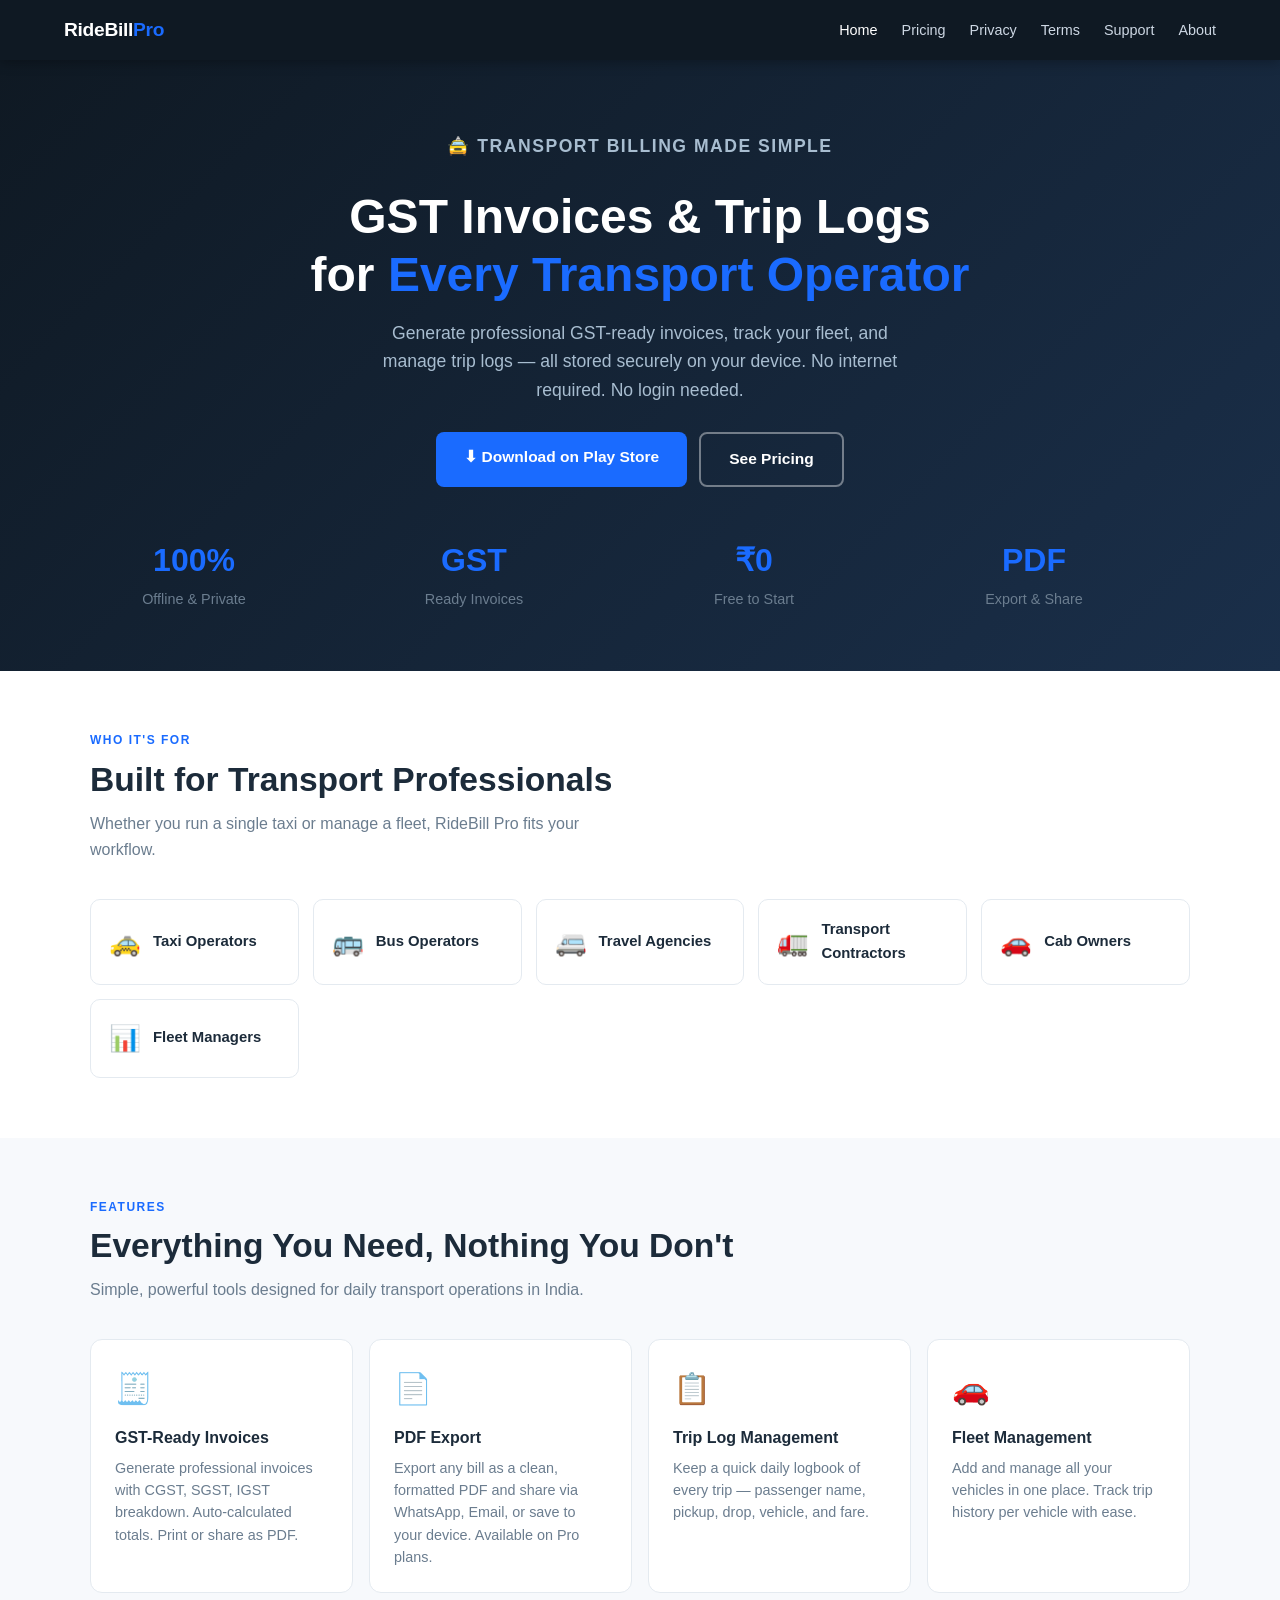
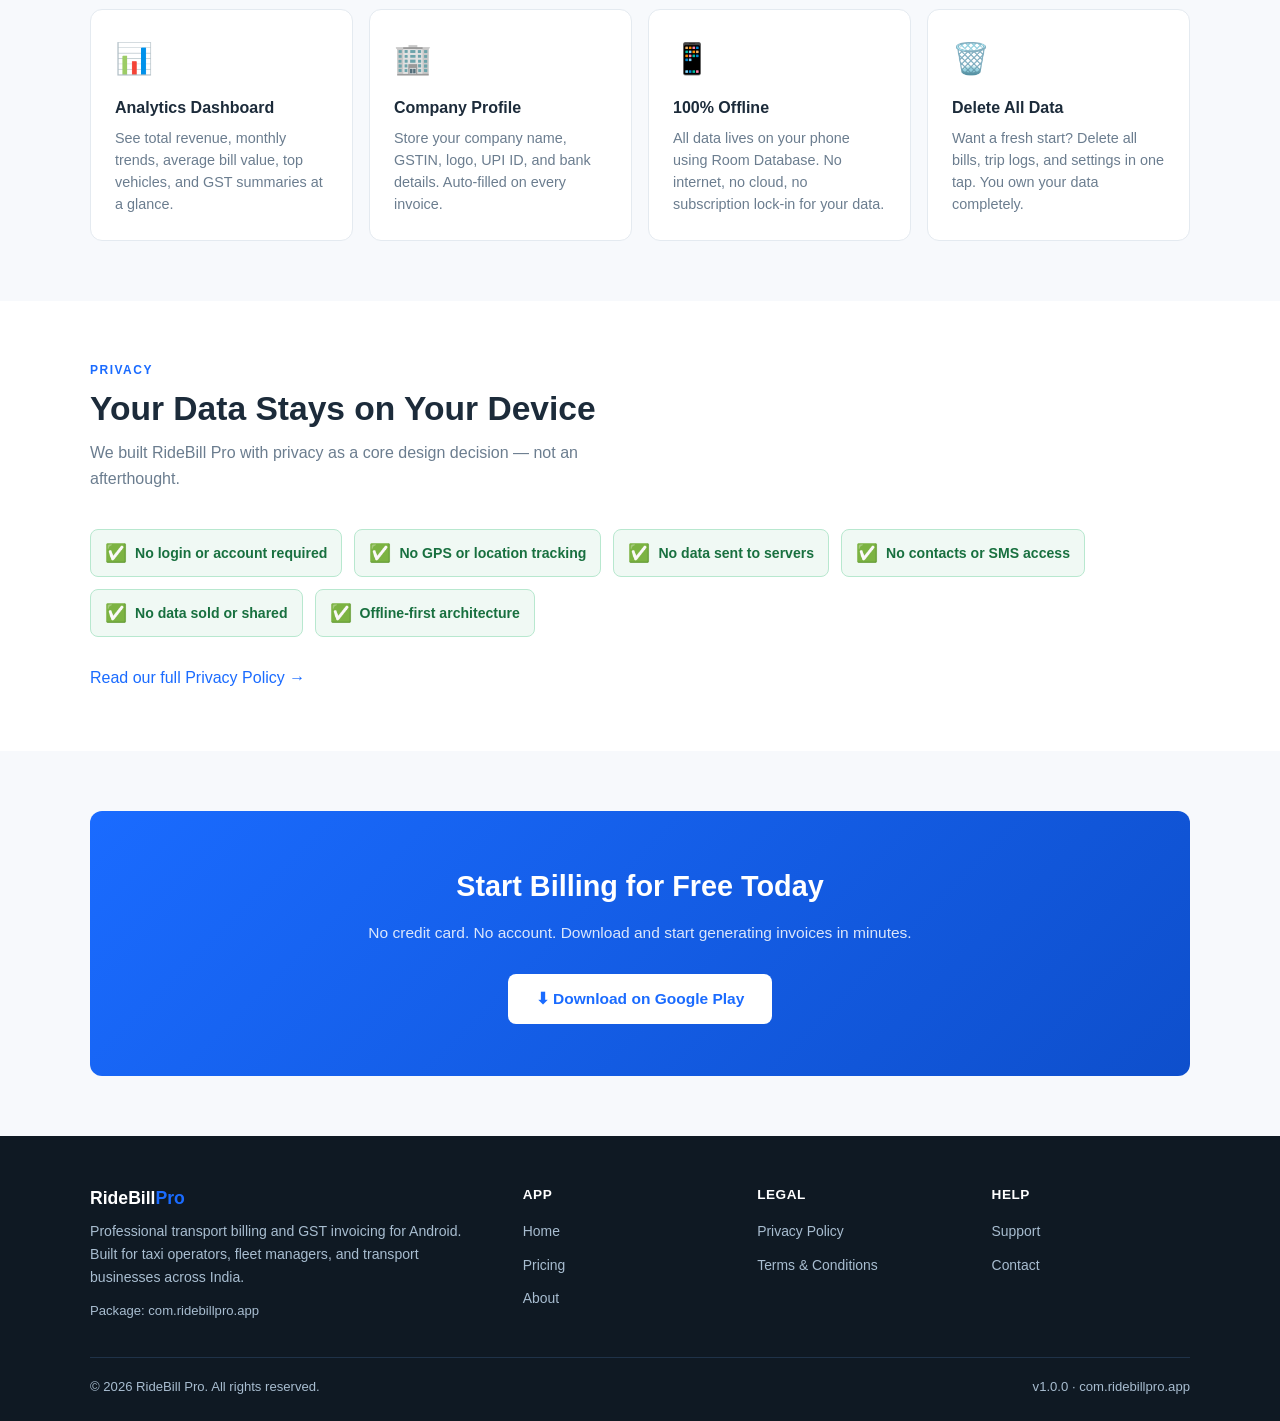
==== commit 7d7ffad3: "Update app description and copyright year Updated the app description and PDF export feature details" ====
--- a/index.html
+++ b/index.html
@@ -2,9 +2,10 @@
 <html lang="en">
 <head>
   <meta charset="UTF-8" />
+  <meta name="theme-color" content="#0f1923" />
   <meta name="viewport" content="width=device-width, initial-scale=1.0" />
   <title>RideBill Pro – Transport Billing & GST Invoice App for Android</title>
-  <meta name="description" content="RideBill Pro is an offline Android app for taxi operators, cab owners, bus operators and fleet managers. GST-ready invoices, trip logs, PDF export — all stored securely on your device." />
+  <meta name="description" content="RideBill Pro is an offline Android app for taxi operators, cab owners, bus operators and fleet managers. GST-ready invoices, trip logs, PDF export, multiple vehicle tripbooks — all stored securely on your device." />
   <meta name="keywords" content="transport billing app, GST invoice app, taxi bill app, cab invoice, fleet management android, offline billing app India" />
   <meta name="robots" content="index, follow" />
   <link rel="canonical" href="https://rashmit-cs.github.io/ridebillpro-legal/" />
@@ -50,7 +51,7 @@
 
 <nav>
   <a href="index.html" class="nav-logo">RideBill<span>Pro</span></a>
-  <span class="hamburger" onclick="document.querySelector('.nav-links').classList.toggle('open')">☰</span>
+  <button class="hamburger" aria-label="Menu" onclick="document.querySelector('.nav-links').classList.toggle('open')">☰</button>
   <ul class="nav-links">
     <li><a href="index.html" class="active">Home</a></li>
     <li><a href="pricing.html">Pricing</a></li>
@@ -65,10 +66,12 @@
   <p class="section-label">🚖 Transport Billing Made Simple</p>
   <h1>GST Invoices &amp; Trip Logs<br />for <span>Every Transport Operator</span></h1>
   <p>Generate professional GST-ready invoices, track your fleet, and manage trip logs — all stored securely on your device. No internet required. No login needed.</p>
-  <a href="#" class="btn btn-primary">⬇ Download on Play Store</a>
-  <a href="pricing.html" class="btn btn-outline">See Pricing</a>
-
-  <div class="stats-row container">
+  <div class="hero-btns">
+    <a href="#" class="btn btn-primary">⬇ Download on Play Store</a>
+    <a href="pricing.html" class="btn btn-outline">See Pricing</a>
+  </div>
+
+  <div class="stats-row container" style="padding:0;">
     <div class="stat"><strong>100%</strong><span>Offline & Private</span></div>
     <div class="stat"><strong>GST</strong><span>Ready Invoices</span></div>
     <div class="stat"><strong>₹0</strong><span>Free to Start</span></div>
@@ -108,7 +111,7 @@
       <div class="feature-card">
         <div class="feature-icon">📄</div>
         <h3>PDF Export</h3>
-        <p>Export any bill as a formatted PDF. Share directly via WhatsApp, Email, or save to your device.</p>
+        <p>Export any bill as a clean, formatted PDF and share via WhatsApp, Email, or save to your device. Available on Pro plans.</p>
       </div>
       <div class="feature-card">
         <div class="feature-icon">📋</div>
@@ -168,7 +171,7 @@
     <div class="cta-section">
       <h2>Start Billing for Free Today</h2>
       <p>No credit card. No account. Download and start generating invoices in minutes.</p>
-      <a href="#" class="btn" style="background:#fff;color:var(--primary);font-weight:700;">⬇ Download on Google Play</a>
+      <div style="display:flex;justify-content:center;"><a href="#" class="btn" style="background:#fff;color:var(--primary);font-weight:700;min-width:240px;">⬇ Download on Google Play</a></div>
     </div>
   </div>
 </section>
@@ -204,10 +207,28 @@
     </div>
   </div>
   <div class="footer-bottom">
-    <span>© 2025 RideBill Pro. All rights reserved.</span>
+    <span>© 2026 RideBill Pro. All rights reserved.</span>
     <span>v1.0.0 · com.ridebillpro.app</span>
   </div>
 </footer>
+
+
+<script>
+  // Close mobile nav when clicking a link
+  document.querySelectorAll('.nav-links a').forEach(function(link) {
+    link.addEventListener('click', function() {
+      document.querySelector('.nav-links').classList.remove('open');
+    });
+  });
+  // Close nav when clicking outside
+  document.addEventListener('click', function(e) {
+    var nav = document.querySelector('.nav-links');
+    var btn = document.querySelector('.hamburger');
+    if (nav && nav.classList.contains('open') && !nav.contains(e.target) && e.target !== btn) {
+      nav.classList.remove('open');
+    }
+  });
+</script>
 
 </body>
 </html>
--- a/styles.css
+++ b/styles.css
@@ -16,121 +16,187 @@
 
 * { box-sizing: border-box; margin: 0; padding: 0; }
 
+html { scroll-behavior: smooth; }
+
 body {
   font-family: -apple-system, BlinkMacSystemFont, 'Segoe UI', Roboto, sans-serif;
   color: var(--text);
   background: var(--bg);
   line-height: 1.6;
-}
-
+  overflow-x: hidden;
+}
+
+img { max-width: 100%; display: block; }
 a { color: var(--primary); text-decoration: none; }
 a:hover { text-decoration: underline; }
 
-/* ── Nav ── */
+/* ────────────── NAV ────────────── */
 nav {
   background: var(--dark);
-  position: sticky; top: 0; z-index: 100;
+  position: sticky; top: 0; z-index: 200;
   display: flex; align-items: center; justify-content: space-between;
   padding: 0 5%;
   height: 60px;
   box-shadow: 0 2px 12px rgba(0,0,0,0.3);
 }
-.nav-logo { color: #fff; font-size: 1.2rem; font-weight: 700; letter-spacing: -0.3px; }
+.nav-logo { color: #fff; font-size: 1.2rem; font-weight: 700; letter-spacing: -0.3px; flex-shrink: 0; }
 .nav-logo span { color: var(--primary); }
-.nav-links { display: flex; gap: 28px; list-style: none; }
-.nav-links a { color: #cdd7e3; font-size: 0.9rem; transition: color 0.2s; }
-.nav-links a:hover, .nav-links a.active { color: #fff; text-decoration: none; }
-.nav-cta {
-  background: var(--primary);
-  color: #fff !important;
-  padding: 7px 18px;
-  border-radius: 6px;
-  font-weight: 600;
-}
-.nav-cta:hover { background: var(--primary-dark); }
-.hamburger { display: none; cursor: pointer; color: #fff; font-size: 1.4rem; }
-
-/* ── Hero ── */
+
+.nav-links {
+  display: flex;
+  gap: 24px;
+  list-style: none;
+  align-items: center;
+}
+.nav-links a { color: #cdd7e3; font-size: 0.9rem; transition: color 0.2s; white-space: nowrap; }
+.nav-links a:hover,
+.nav-links a.active { color: #fff; text-decoration: none; }
+
+.hamburger {
+  display: none;
+  background: none;
+  border: none;
+  cursor: pointer;
+  color: #fff;
+  font-size: 1.5rem;
+  padding: 4px 8px;
+  line-height: 1;
+  flex-shrink: 0;
+}
+
+/* Mobile nav drawer */
+@media (max-width: 768px) {
+  .hamburger { display: block; }
+  .nav-links {
+    display: none;
+    flex-direction: column;
+    align-items: flex-start;
+    position: fixed;
+    top: 60px; left: 0; right: 0;
+    background: var(--dark);
+    padding: 20px 5% 28px;
+    gap: 0;
+    box-shadow: 0 8px 24px rgba(0,0,0,0.4);
+    border-top: 1px solid #1f3248;
+  }
+  .nav-links.open { display: flex; }
+  .nav-links li { width: 100%; }
+  .nav-links a {
+    display: block;
+    padding: 13px 0;
+    font-size: 1rem;
+    border-bottom: 1px solid #1f3248;
+  }
+  .nav-links li:last-child a { border-bottom: none; }
+}
+
+/* ────────────── HERO ────────────── */
 .hero {
   background: linear-gradient(135deg, var(--dark) 0%, #1a2f4a 100%);
   color: #fff;
-  padding: 80px 5% 70px;
+  padding: 72px 5% 60px;
   text-align: center;
 }
-.hero h1 { font-size: clamp(2rem, 5vw, 3rem); font-weight: 800; line-height: 1.2; margin-bottom: 18px; }
+.hero h1 {
+  font-size: clamp(1.8rem, 5vw, 3rem);
+  font-weight: 800;
+  line-height: 1.2;
+  margin-bottom: 16px;
+}
 .hero h1 span { color: var(--primary); }
-.hero p { font-size: 1.15rem; color: #a8bdd0; max-width: 580px; margin: 0 auto 32px; }
+.hero p {
+  font-size: clamp(0.95rem, 2.5vw, 1.1rem);
+  color: #a8bdd0;
+  max-width: 560px;
+  margin: 0 auto 28px;
+}
+.hero-btns { display: flex; flex-wrap: wrap; gap: 12px; justify-content: center; }
+
+/* ────────────── BUTTONS ────────────── */
 .btn {
   display: inline-block;
-  padding: 14px 32px;
+  padding: 13px 28px;
   border-radius: 8px;
   font-weight: 700;
-  font-size: 1rem;
+  font-size: 0.97rem;
   transition: all 0.2s;
   cursor: pointer;
   border: none;
+  text-align: center;
+  white-space: nowrap;
 }
 .btn-primary { background: var(--primary); color: #fff; }
 .btn-primary:hover { background: var(--primary-dark); text-decoration: none; color: #fff; }
-.btn-outline { background: transparent; color: #fff; border: 2px solid rgba(255,255,255,0.4); margin-left: 12px; }
+.btn-outline { background: transparent; color: #fff; border: 2px solid rgba(255,255,255,0.4); }
 .btn-outline:hover { border-color: #fff; text-decoration: none; color: #fff; }
 .btn-accent { background: var(--accent); color: #fff; }
 .btn-accent:hover { background: #e05e00; text-decoration: none; color: #fff; }
-
-/* ── Sections ── */
-section { padding: 64px 5%; }
+.btn-block { display: block; width: 100%; }
+
+/* ────────────── SECTIONS ────────────── */
+section { padding: 60px 5%; }
 .section-label {
-  font-size: 0.78rem;
+  font-size: 0.75rem;
   font-weight: 700;
   text-transform: uppercase;
   letter-spacing: 1.5px;
   color: var(--primary);
+  margin-bottom: 8px;
+}
+.section-title {
+  font-size: clamp(1.4rem, 3vw, 2.1rem);
+  font-weight: 800;
   margin-bottom: 10px;
-}
-.section-title { font-size: clamp(1.5rem, 3vw, 2.2rem); font-weight: 800; margin-bottom: 12px; }
-.section-sub { color: var(--muted); font-size: 1.05rem; max-width: 520px; margin-bottom: 40px; }
-
+  line-height: 1.25;
+}
+.section-sub {
+  color: var(--muted);
+  font-size: 1rem;
+  max-width: 520px;
+  margin-bottom: 36px;
+  line-height: 1.65;
+}
 .container { max-width: 1100px; margin: 0 auto; }
 
-/* ── Cards ── */
+/* ────────────── CARDS (generic) ────────────── */
 .card {
   background: var(--card);
   border-radius: var(--radius);
   box-shadow: var(--shadow);
-  padding: 28px;
+  padding: 24px;
   border: 1px solid var(--border);
 }
 
-/* ── Features grid ── */
+/* ────────────── FEATURE GRID ────────────── */
 .features-grid {
   display: grid;
-  grid-template-columns: repeat(auto-fit, minmax(260px, 1fr));
-  gap: 20px;
-  margin-top: 40px;
+  grid-template-columns: repeat(auto-fit, minmax(240px, 1fr));
+  gap: 16px;
+  margin-top: 36px;
 }
 .feature-card {
   background: var(--card);
   border-radius: var(--radius);
-  padding: 28px;
+  padding: 24px;
   border: 1px solid var(--border);
   transition: box-shadow 0.2s, transform 0.2s;
 }
 .feature-card:hover { box-shadow: 0 8px 32px rgba(26,107,255,0.12); transform: translateY(-2px); }
-.feature-icon { font-size: 2rem; margin-bottom: 14px; }
-.feature-card h3 { font-size: 1.05rem; font-weight: 700; margin-bottom: 8px; }
-.feature-card p { color: var(--muted); font-size: 0.93rem; }
-
-/* ── Pricing ── */
+.feature-icon { font-size: 1.9rem; margin-bottom: 12px; }
+.feature-card h3 { font-size: 1rem; font-weight: 700; margin-bottom: 6px; }
+.feature-card p { color: var(--muted); font-size: 0.9rem; line-height: 1.55; }
+
+/* ────────────── PRICING ────────────── */
 .pricing-grid {
   display: grid;
   grid-template-columns: repeat(auto-fit, minmax(260px, 1fr));
   gap: 24px;
-  margin-top: 40px;
+  margin-top: 36px;
 }
 .pricing-card {
   background: var(--card);
   border-radius: var(--radius);
-  padding: 32px;
+  padding: 28px 24px;
   border: 2px solid var(--border);
   text-align: center;
 }
@@ -144,58 +210,169 @@
   top: -14px; left: 50%; transform: translateX(-50%);
   background: var(--primary);
   color: #fff;
-  font-size: 0.78rem;
+  font-size: 0.75rem;
   font-weight: 700;
   padding: 4px 16px;
   border-radius: 20px;
   letter-spacing: 0.5px;
-}
-.pricing-name { font-size: 1rem; font-weight: 700; color: var(--muted); text-transform: uppercase; letter-spacing: 1px; margin-bottom: 12px; }
-.pricing-price { font-size: 2.8rem; font-weight: 800; line-height: 1; }
-.pricing-price sup { font-size: 1.2rem; font-weight: 700; vertical-align: top; margin-top: 6px; }
-.pricing-period { color: var(--muted); font-size: 0.9rem; margin-bottom: 24px; }
-.pricing-features { list-style: none; text-align: left; margin-bottom: 28px; }
-.pricing-features li { padding: 7px 0; font-size: 0.93rem; border-bottom: 1px solid var(--border); display: flex; align-items: center; gap: 8px; }
+  white-space: nowrap;
+}
+.pricing-name { font-size: 0.9rem; font-weight: 700; color: var(--muted); text-transform: uppercase; letter-spacing: 1px; margin-bottom: 10px; }
+.pricing-price { font-size: 2.6rem; font-weight: 800; line-height: 1; }
+.pricing-price sup { font-size: 1.1rem; font-weight: 700; vertical-align: top; margin-top: 5px; }
+.pricing-period { color: var(--muted); font-size: 0.85rem; margin-bottom: 22px; }
+.pricing-features { list-style: none; text-align: left; margin-bottom: 24px; }
+.pricing-features li {
+  padding: 8px 0;
+  font-size: 0.9rem;
+  border-bottom: 1px solid var(--border);
+  display: flex; align-items: center; gap: 8px;
+}
 .pricing-features li:last-child { border-bottom: none; }
 .check { color: var(--success); font-weight: 700; }
 .cross { color: #ccc; }
 
-/* ── Privacy / Legal ── */
+/* ────────────── LEGAL PAGES ────────────── */
 .legal-content { max-width: 780px; margin: 0 auto; }
-.legal-content h2 { font-size: 1.3rem; font-weight: 700; margin: 32px 0 10px; color: var(--text); }
-.legal-content h3 { font-size: 1.05rem; font-weight: 700; margin: 20px 0 8px; color: var(--text); }
-.legal-content p { margin-bottom: 14px; color: #3a4d60; }
-.legal-content ul { margin: 8px 0 14px 20px; }
-.legal-content ul li { margin-bottom: 6px; color: #3a4d60; }
+.legal-content h2 {
+  font-size: 1.2rem;
+  font-weight: 700;
+  margin: 28px 0 8px;
+  color: var(--text);
+  padding-top: 4px;
+}
+.legal-content h3 { font-size: 1rem; font-weight: 700; margin: 16px 0 6px; color: var(--text); }
+.legal-content p { margin-bottom: 12px; color: #3a4d60; line-height: 1.7; }
+.legal-content ul { margin: 6px 0 12px 18px; }
+.legal-content ul li { margin-bottom: 5px; color: #3a4d60; line-height: 1.6; }
 .legal-content .highlight-box {
   background: #eef5ff;
   border-left: 4px solid var(--primary);
-  padding: 16px 20px;
+  padding: 14px 18px;
   border-radius: 0 8px 8px 0;
-  margin: 20px 0;
+  margin: 18px 0;
 }
 .legal-content .highlight-box strong { color: var(--primary); }
 
-/* ── Trust badges ── */
+/* ────────────── TRUST BADGES ────────────── */
 .trust-row {
   display: flex;
   flex-wrap: wrap;
-  gap: 16px;
-  margin: 32px 0;
+  gap: 12px;
+  margin: 28px 0;
 }
 .trust-badge {
   display: flex; align-items: center; gap: 8px;
   background: #f0f9f4;
   border: 1px solid #b8e8cf;
   border-radius: 8px;
-  padding: 10px 16px;
-  font-size: 0.9rem;
+  padding: 9px 14px;
+  font-size: 0.88rem;
   font-weight: 600;
   color: #18703f;
 }
-.trust-badge .icon { font-size: 1.2rem; }
-
-/* ── Footer ── */
+.trust-badge .icon { font-size: 1.1rem; flex-shrink: 0; }
+
+/* ────────────── STATS ROW (homepage) ────────────── */
+.stats-row {
+  display: grid;
+  grid-template-columns: repeat(4, 1fr);
+  gap: 16px;
+  margin-top: 48px;
+}
+.stat { text-align: center; }
+.stat strong { display: block; font-size: 1.8rem; font-weight: 800; color: var(--primary); }
+.stat span { font-size: 0.85rem; color: #a8bdd0; }
+
+/* ────────────── WHO GRID (homepage) ────────────── */
+.who-grid {
+  display: grid;
+  grid-template-columns: repeat(auto-fit, minmax(170px, 1fr));
+  gap: 12px;
+  margin-top: 28px;
+}
+.who-item {
+  background: var(--card);
+  border-radius: 10px;
+  padding: 16px;
+  border: 1px solid var(--border);
+  display: flex; align-items: center; gap: 10px;
+  font-weight: 600; font-size: 0.9rem;
+}
+.who-item .icon { font-size: 1.5rem; flex-shrink: 0; }
+
+/* ────────────── CTA BLOCK ────────────── */
+.cta-section {
+  background: linear-gradient(135deg, var(--primary) 0%, #0e4fcc 100%);
+  color: #fff;
+  border-radius: var(--radius);
+  padding: 48px 32px;
+  text-align: center;
+}
+.cta-section h2 { font-size: clamp(1.3rem, 3vw, 1.8rem); font-weight: 800; margin-bottom: 10px; }
+.cta-section p { opacity: 0.85; margin-bottom: 24px; font-size: 0.97rem; }
+
+/* ────────────── COMPARE TABLE (pricing) ────────────── */
+.compare-table { width: 100%; border-collapse: collapse; margin-top: 36px; background: var(--card); border-radius: var(--radius); overflow: hidden; box-shadow: var(--shadow); }
+.compare-table th { background: var(--dark); color: #fff; padding: 13px 16px; text-align: left; font-size: 0.9rem; }
+.compare-table th:not(:first-child) { text-align: center; }
+.compare-table td { padding: 12px 16px; border-bottom: 1px solid var(--border); font-size: 0.9rem; }
+.compare-table td:not(:first-child) { text-align: center; }
+.compare-table tr:last-child td { border-bottom: none; }
+.compare-table tr:hover td { background: #f7f9fc; }
+.pro-col { background: #f0f5ff; }
+.check-yes { color: var(--success); font-size: 1.05rem; font-weight: 700; }
+.check-no { color: #ccc; font-size: 1.05rem; }
+.pro-highlight { color: var(--primary); font-weight: 700; }
+
+/* ────────────── SUPPORT / CONTACT ────────────── */
+.support-grid {
+  display: grid;
+  grid-template-columns: repeat(auto-fit, minmax(220px, 1fr));
+  gap: 16px;
+  margin-top: 28px;
+}
+.support-card {
+  background: var(--card);
+  border-radius: var(--radius);
+  padding: 24px;
+  border: 1px solid var(--border);
+  text-align: center;
+}
+.support-card .icon { font-size: 2rem; margin-bottom: 12px; }
+.support-card h3 { font-size: 0.97rem; font-weight: 700; margin-bottom: 6px; }
+.support-card p { color: var(--muted); font-size: 0.88rem; margin-bottom: 12px; line-height: 1.5; }
+.support-card a.link { font-weight: 600; color: var(--primary); font-size: 0.9rem; }
+
+/* ────────────── FAQ ACCORDION ────────────── */
+.faq-list { margin-top: 28px; }
+.faq-item { background: var(--card); border: 1px solid var(--border); border-radius: var(--radius); margin-bottom: 10px; overflow: hidden; }
+.faq-q { padding: 16px 18px; font-weight: 600; cursor: pointer; display: flex; justify-content: space-between; align-items: center; user-select: none; font-size: 0.95rem; gap: 12px; }
+.faq-q:hover { background: #f5f8ff; }
+.faq-a { padding: 0 18px 16px; color: var(--muted); font-size: 0.92rem; display: none; line-height: 1.65; }
+.faq-item.open .faq-a { display: block; }
+.faq-item.open .faq-q { color: var(--primary); }
+.faq-arrow { font-size: 0.85rem; color: var(--muted); transition: transform 0.2s; flex-shrink: 0; }
+.faq-item.open .faq-arrow { transform: rotate(180deg); color: var(--primary); }
+
+/* ────────────── PAGE HEADER ────────────── */
+.page-header {
+  background: linear-gradient(135deg, var(--dark) 0%, #1a2f4a 100%);
+  color: #fff;
+  padding: 48px 5% 40px;
+}
+.page-header h1 { font-size: clamp(1.5rem, 4vw, 2.3rem); font-weight: 800; margin-bottom: 6px; }
+.page-header p { color: #a8bdd0; font-size: 0.95rem; }
+
+/* ────────────── ABOUT TABLE ────────────── */
+.about-table { width: 100%; border-collapse: collapse; margin-top: 14px; }
+.about-table tr { border-bottom: 1px solid var(--border); }
+.about-table tr:last-child { border-bottom: none; }
+.about-table td { padding: 11px 0; font-size: 0.93rem; vertical-align: top; }
+.about-table td:first-child { font-weight: 600; width: 40%; padding-right: 12px; }
+.about-table td:last-child { color: var(--muted); }
+
+/* ────────────── FOOTER ────────────── */
 footer {
   background: var(--dark);
   color: #a8bdd0;
@@ -204,65 +381,113 @@
 .footer-grid {
   display: grid;
   grid-template-columns: 2fr 1fr 1fr 1fr;
-  gap: 40px;
+  gap: 36px;
   max-width: 1100px;
-  margin: 0 auto 40px;
-}
-.footer-brand h3 { color: #fff; font-size: 1.15rem; margin-bottom: 10px; }
+  margin: 0 auto 36px;
+}
+.footer-brand h3 { color: #fff; font-size: 1.1rem; margin-bottom: 8px; }
 .footer-brand h3 span { color: var(--primary); }
-.footer-brand p { font-size: 0.9rem; line-height: 1.6; }
-.footer-col h4 { color: #fff; font-size: 0.9rem; font-weight: 700; margin-bottom: 14px; text-transform: uppercase; letter-spacing: 0.5px; }
+.footer-brand p { font-size: 0.88rem; line-height: 1.6; }
+.footer-col h4 { color: #fff; font-size: 0.85rem; font-weight: 700; margin-bottom: 12px; text-transform: uppercase; letter-spacing: 0.5px; }
 .footer-col ul { list-style: none; }
 .footer-col ul li { margin-bottom: 8px; }
-.footer-col ul li a { color: #a8bdd0; font-size: 0.88rem; transition: color 0.2s; }
+.footer-col ul li a { color: #a8bdd0; font-size: 0.87rem; transition: color 0.2s; }
 .footer-col ul li a:hover { color: #fff; text-decoration: none; }
 .footer-bottom {
   border-top: 1px solid #1f3248;
-  padding-top: 20px;
+  padding-top: 18px;
   display: flex;
   justify-content: space-between;
   align-items: center;
   flex-wrap: wrap;
-  gap: 10px;
+  gap: 8px;
   max-width: 1100px;
   margin: 0 auto;
-  font-size: 0.85rem;
-}
-
-/* ── Page header (for inner pages) ── */
-.page-header {
-  background: linear-gradient(135deg, var(--dark) 0%, #1a2f4a 100%);
-  color: #fff;
-  padding: 52px 5% 44px;
-}
-.page-header h1 { font-size: clamp(1.6rem, 4vw, 2.4rem); font-weight: 800; margin-bottom: 8px; }
-.page-header p { color: #a8bdd0; font-size: 1rem; }
-
-/* ── Support / Contact ── */
-.support-grid { display: grid; grid-template-columns: repeat(auto-fit, minmax(240px, 1fr)); gap: 20px; margin-top: 32px; }
-.support-card {
-  background: var(--card);
-  border-radius: var(--radius);
-  padding: 28px;
-  border: 1px solid var(--border);
-  text-align: center;
-}
-.support-card .icon { font-size: 2.2rem; margin-bottom: 14px; }
-.support-card h3 { font-size: 1rem; font-weight: 700; margin-bottom: 8px; }
-.support-card p { color: var(--muted); font-size: 0.9rem; margin-bottom: 14px; }
-.support-card a.link { font-weight: 600; color: var(--primary); }
-
-/* ── Responsive ── */
+  font-size: 0.82rem;
+}
+
+/* ════════════════════════════════════════
+   RESPONSIVE – TABLET  (max 768px)
+════════════════════════════════════════ */
 @media (max-width: 768px) {
-  .nav-links { display: none; flex-direction: column; position: absolute; top: 60px; left: 0; right: 0; background: var(--dark); padding: 16px 5%; gap: 16px; }
-  .nav-links.open { display: flex; }
-  .hamburger { display: block; }
-  .footer-grid { grid-template-columns: 1fr 1fr; }
-  .btn-outline { margin-left: 0; margin-top: 12px; }
-  .hero { padding: 52px 5% 48px; }
-  section { padding: 48px 5%; }
-}
+  section { padding: 44px 5%; }
+
+  /* Hero */
+  .hero { padding: 48px 5% 44px; }
+  .hero-btns { flex-direction: column; align-items: center; }
+  .hero-btns .btn { width: 100%; max-width: 320px; }
+
+  /* Stats */
+  .stats-row { grid-template-columns: repeat(2, 1fr); gap: 20px; margin-top: 36px; }
+
+  /* Grids */
+  .features-grid { grid-template-columns: 1fr 1fr; }
+  .who-grid { grid-template-columns: 1fr 1fr; }
+  .pricing-grid { grid-template-columns: 1fr; max-width: 400px; margin-left: auto; margin-right: auto; }
+
+  /* CTA */
+  .cta-section { padding: 36px 20px; }
+
+  /* Footer */
+  .footer-grid { grid-template-columns: 1fr 1fr; gap: 28px; }
+
+  /* Compare table — allow horizontal scroll on small screens */
+  .table-wrap { overflow-x: auto; -webkit-overflow-scrolling: touch; }
+  .compare-table { min-width: 480px; }
+
+  /* Support contact row on About page */
+  .contact-row { flex-direction: column !important; }
+}
+
+/* ════════════════════════════════════════
+   RESPONSIVE – MOBILE  (max 480px)
+════════════════════════════════════════ */
 @media (max-width: 480px) {
-  .footer-grid { grid-template-columns: 1fr; }
-  .footer-bottom { flex-direction: column; text-align: center; }
-}
+  /* Nav */
+  .nav-logo { font-size: 1.05rem; }
+
+  /* Hero */
+  .hero { padding: 40px 4% 36px; }
+  .hero h1 { font-size: 1.65rem; }
+
+  /* Grids → single column */
+  .features-grid { grid-template-columns: 1fr; }
+  .who-grid { grid-template-columns: 1fr; }
+  .support-grid { grid-template-columns: 1fr; }
+  .stats-row { grid-template-columns: repeat(2, 1fr); }
+
+  /* Trust badges — stack */
+  .trust-row { flex-direction: column; }
+  .trust-badge { width: 100%; }
+
+  /* Pricing */
+  .pricing-card { padding: 24px 18px; }
+  .pricing-grid { max-width: 100%; }
+
+  /* Legal content */
+  .legal-content h2 { font-size: 1.1rem; }
+  .legal-content ul { margin-left: 14px; }
+
+  /* CTA */
+  .cta-section { padding: 28px 16px; border-radius: 10px; }
+  .cta-section .btn { width: 100%; max-width: 280px; }
+
+  /* Footer */
+  .footer-grid { grid-template-columns: 1fr; gap: 24px; }
+  .footer-bottom { flex-direction: column; text-align: center; gap: 6px; }
+
+  /* Section padding */
+  section { padding: 36px 4%; }
+
+  /* Page header */
+  .page-header { padding: 36px 4% 30px; }
+  .page-header h1 { font-size: 1.4rem; }
+
+  /* About table */
+  .about-table td:first-child { width: 45%; font-size: 0.87rem; }
+  .about-table td:last-child { font-size: 0.87rem; }
+
+  /* FAQ */
+  .faq-q { font-size: 0.9rem; padding: 14px 14px; }
+  .faq-a { padding: 0 14px 14px; font-size: 0.88rem; }
+}
